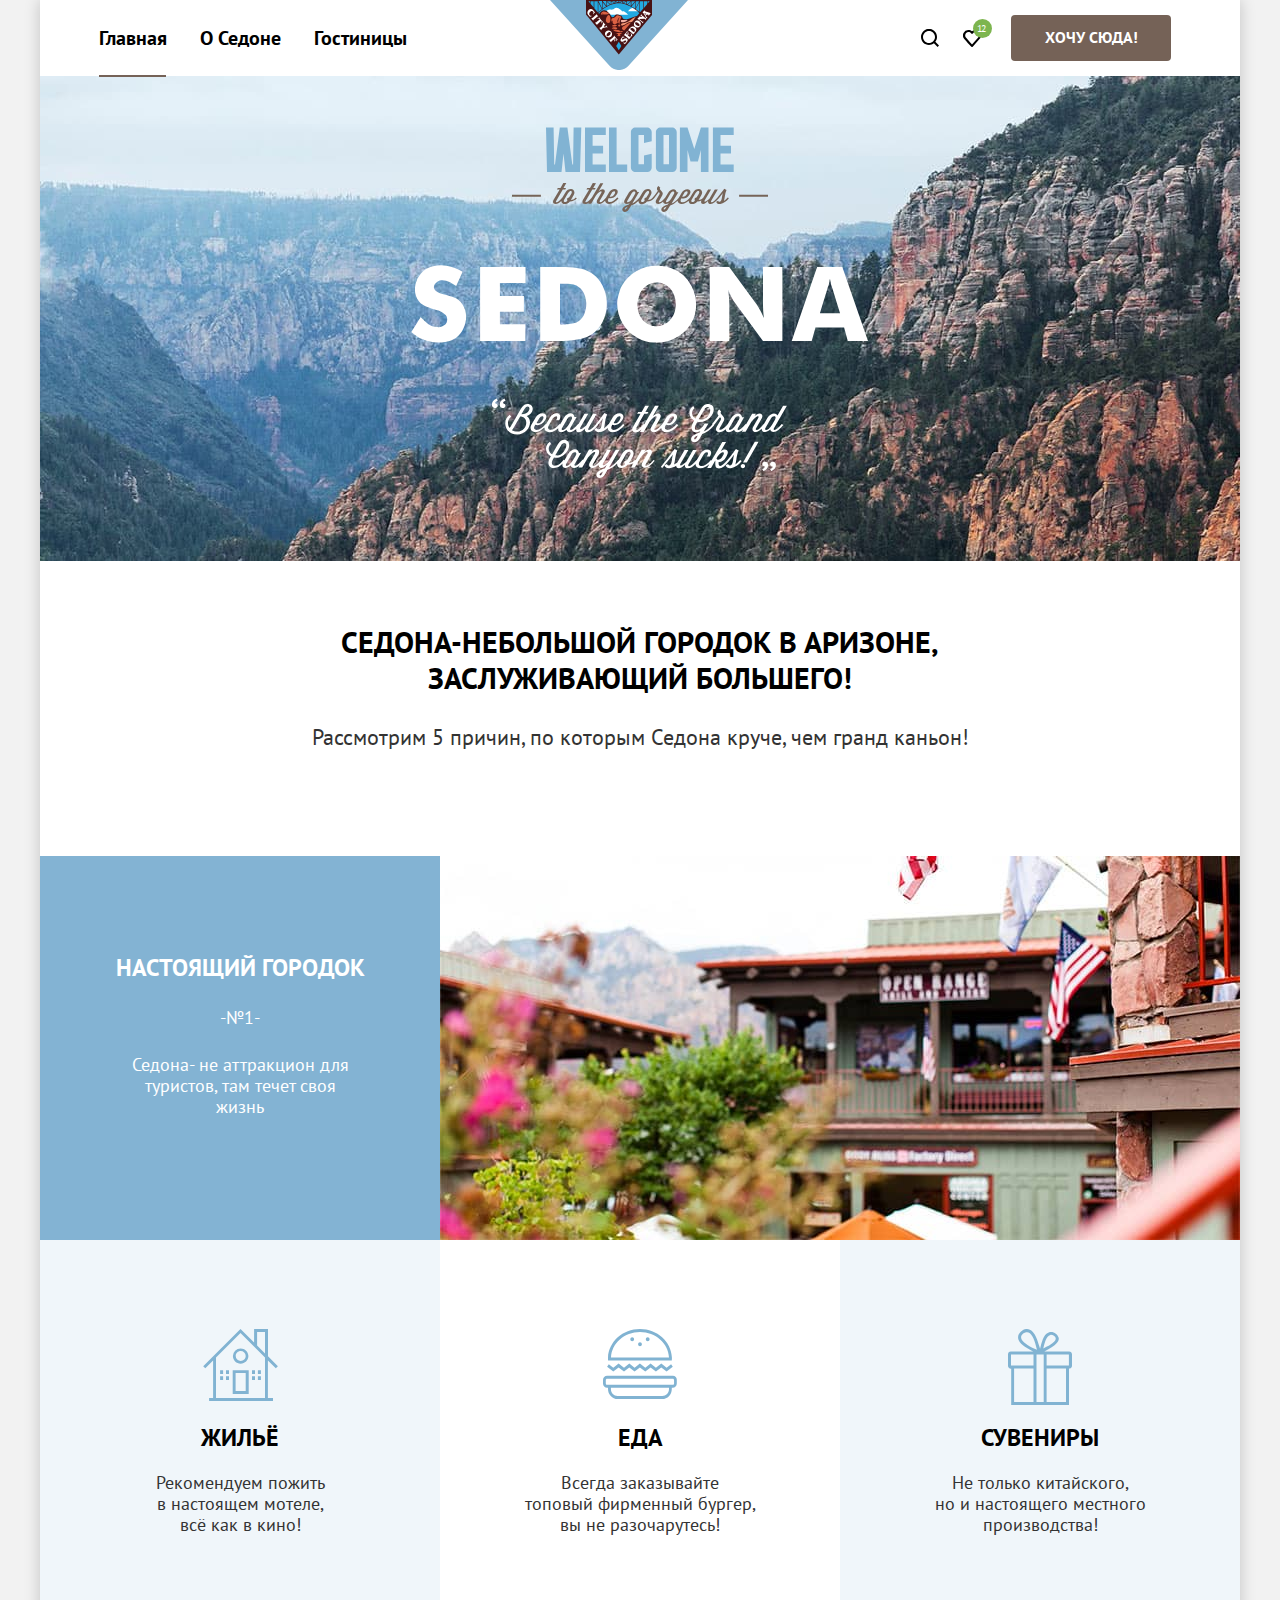
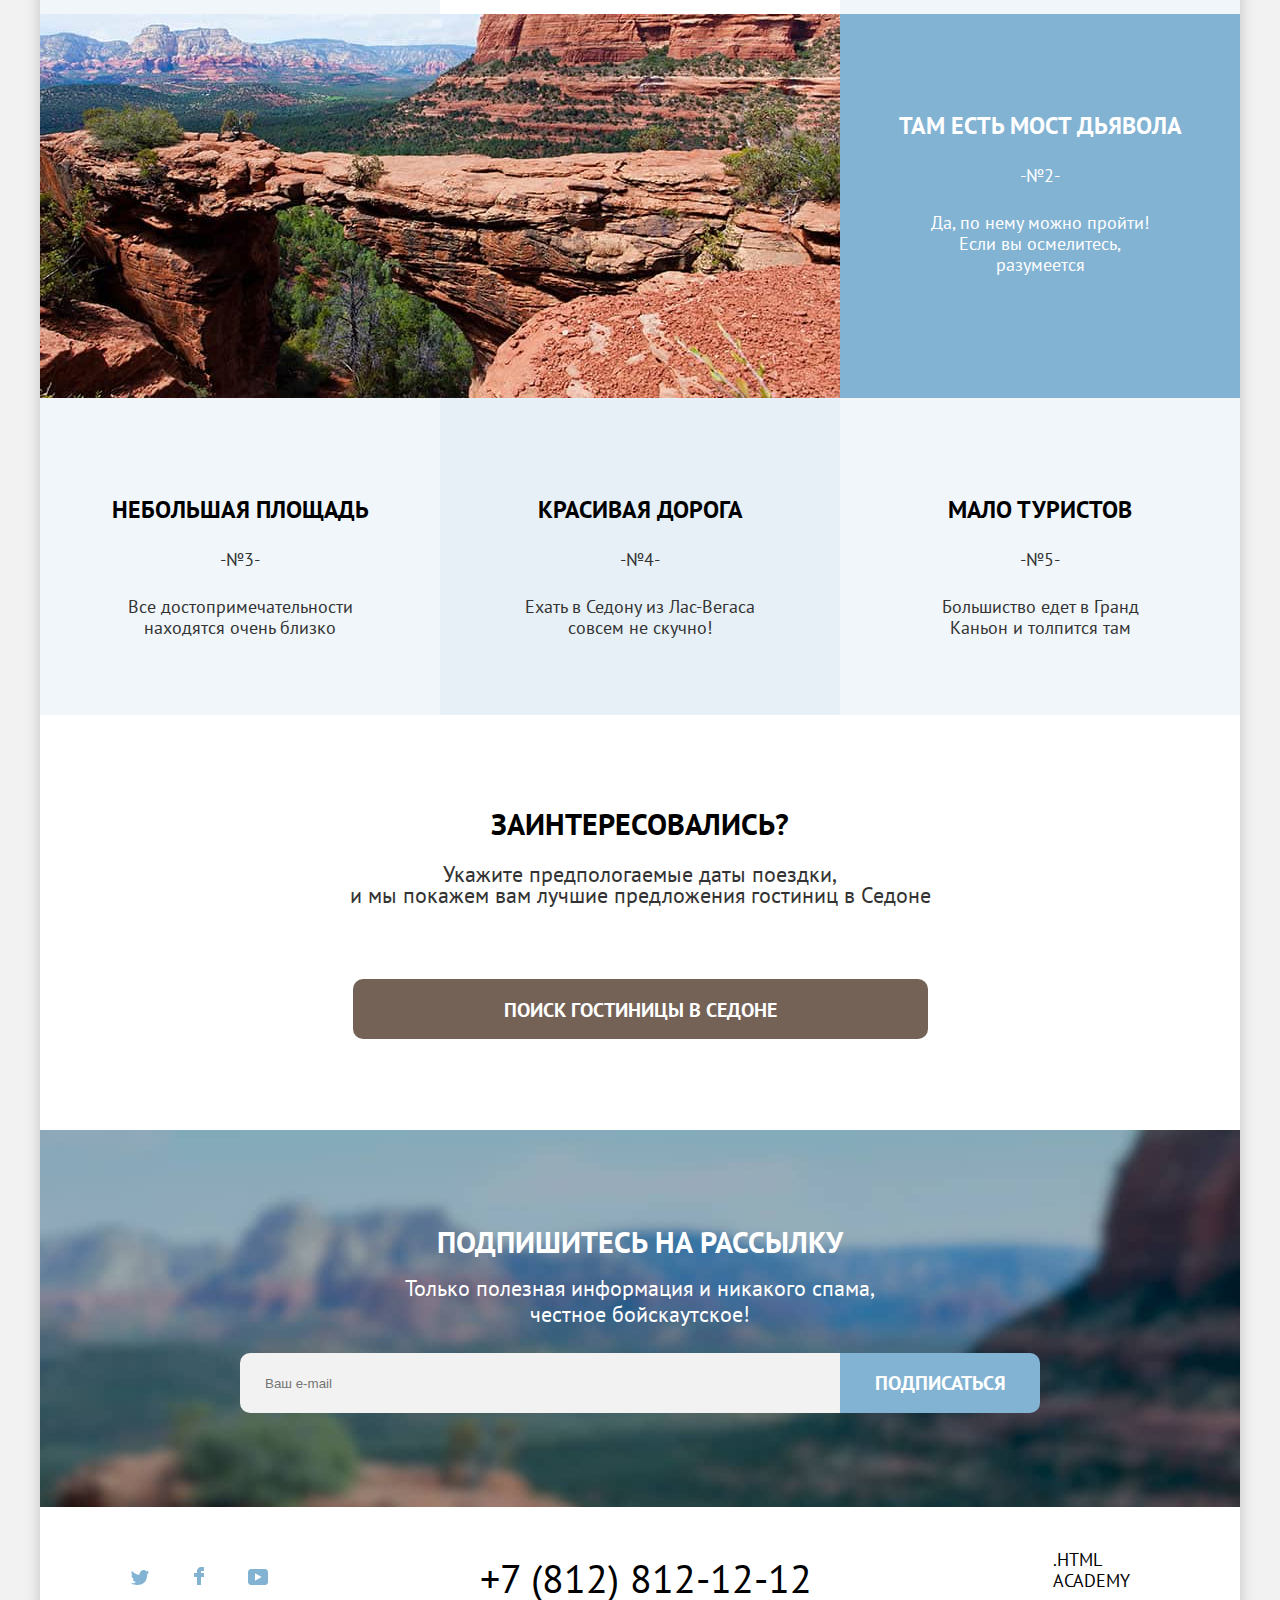
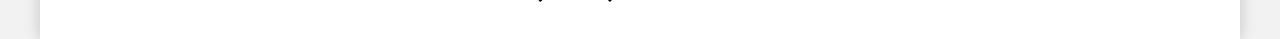
==== index.html @ b4c4b1fd "правки декоративных элементов главной страницы" ====
<!DOCTYPE html>
<html lang="ru">
  <head>
    <meta charset="utf-8">
    <title>HTML Academy: Седона</title>
    <link rel="stylesheet" href="styles/styles.css">
  </head>
  <body>
    <div class="conteiner">
      <header class="page-header">
        <nav class="navigation">
          <ul class="navigation-list">
            <li class="navigation-item">
              <a class="navigation-link navigation-active" href="#">Главная</a>
            </li>
            <li class="navigation-item">
              <a class="navigation-link" href="#">О Седоне</a>
            </li>
            <li class="navigation-item">
              <a class="navigation-link" href="#">Гостиницы</a>
            </li>
          </ul>
          <div class="navigation-logo">
            <a class="logo" href="#">
              <img class="logo" src="images/logo.svg" width="138" height="70" alt="Логотип Седона"></a>
          </div>
          <ul class="navigation-user">
            <li class="navigation-button-icon">
              <a class="navigation-link-scan" href="#">
              <svg class="navigation-icon-scan" aria-hidden="true" focusable="false" width="18" height="18" fill="#000" xmlns="http://www.w3.org/2000/svg"><path d="m18 16.5-3.7-3.7c1-1.3 1.7-3 1.7-4.9 0-4.4-3.6-8-8-8S0 3.6 0 8c0 4.4 3.6 8 8 8 1.8 0 3.5-.6 4.9-1.7l3.7 3.7 1.4-1.5ZM8 14c-3.3 0-6-2.7-6-6s2.7-6 6-6 6 2.7 6 6-2.7 6-6 6Z" /></svg>
                <span class="visually-hidden">Поиск</span></a>
            </li>
            <li class="navigation-button-like">
              <button class="button-item-like" type="button">
                <svg class="navigation-icon" aria-hidden="true" focusable="false" width="18" height="17" fill="#000" xmlns="http://www.w3.org/2000/svg">
                  <path d="M8.9 17a.9.9 0 0 1-.8-.4c-5.4-6.1-6.7-7.5-7-7.9A5.4 5.4 0 0 1 5.5 0C6.8 0 8 .5 9 1.3a5.46 5.46 0 0 1 9 4.1c0 1.3-.5 2.5-1.3 3.4l-7 7.9c-.2.2-.4.3-.8.3Zm-6-9.5c.3.4 3.5 4 6.1 6.9l6.2-7c.5-.5.7-1.2.7-2 0-1.8-1.5-3.3-3.3-3.3-1 0-2 .5-2.7 1.3-.3.3-.6.4-.9.4-.3 0-.6-.2-.8-.4-.7-.8-1.7-1.3-2.7-1.3-1.8 0-3.3 1.5-3.3 3.3-.1.9.3 1.6.7 2.1-.1 0-.1 0 0 0Z"  />
                </svg>
                <span class="visually-hidden">Нравится</span>
                <span class="icon-like">12</span>
              </button>
            </li>
            <li class="navigation-button">
              <button class="navigation-button-nice" type="button">Хочу сюда!</button>
            </li>
          </ul>
        </nav>
      </header>
      <main class="main-container main-index">
        <div class="gor">
          <h1 class="visually-hidden">Приветствие на сайте</h1>
         <img class="hello" src="images/welcome.svg" width="458" height="352" alt="Приветствие на сайте">
        </div>
        <section class="preface">
          <strong class="preface-position">Седона-небольшой городок в Аризоне, заслуживающий большего!</strong>
          <p class="preface-item">Рассмотрим 5 причин, по которым Седона круче, чем гранд каньон!</p>
        </section>
        <section class="advantages">
          <h2 class="visually-hidden">Преимущества</h2>
          <ol class="advantages-list">
            <li class="advantages-item">
              <div class="advantage  blue">
                <h3 class="title-white">Настоящий городок</h3>
                <p class="advantages-one">-№1-</p>
                <p class="advantages-description">Седона- не аттракцион для туристов, там течет своя жизнь</p>
              </div>
              <img class="advatages-foto" src="images/city.jpg" width="800" height="384" alt="Город">
              <ul class="sublist">
                <li class="sublist-item area">
                  <h3 class="advantages-title">Жильё</h3>
                  <svg class="sublist-icon" aria-hidden="true" focusable="false" width="75" height="72" fill="none" xmlns="http://www.w3.org/2000/svg"><path d="M29.7 65h16V41.2h-16V65Zm2.9-20.9h10.1v18H32.6v-18Z" fill="#81B3D2"/><path d="m72.8 39.3 2.1-2.1-9.9-9.9V0H51.1v13.6L37.5 0 .2 37.2l2.1 2.1 7.8-7.8v37.6h-4V72H70v-2.9h-5.1V31.5l7.9 7.8ZM62 69.1H13V28.5L37.5 4.1 62 28.5v40.6Zm0-44.7-7.9-7.9V2.9H62v21.5Z" fill="#81B3D2"/><path d="M29.9 27.1c0 4.3 3.5 7.7 7.7 7.7 4.3 0 7.8-3.5 7.8-7.7 0-4.3-3.5-7.7-7.8-7.7a7.7 7.7 0 0 0-7.7 7.7Zm7.8-5a5 5 0 0 1 5 4.9c0 2.7-2.2 4.9-5 4.9a5 5 0 0 1-5-4.9c0-2.7 2.2-4.9 5-4.9ZM20.1 41.2h-3v3.9h3v-3.9ZM26 41.2h-3v3.9h3v-3.9ZM20.1 47.2h-3v3.9h3v-3.9ZM26 47.2h-3v3.9h3v-3.9ZM52 41.2h-3v3.9h3v-3.9ZM57.9 41.2h-3v3.9h3v-3.9ZM52 47.2h-3v3.9h3v-3.9ZM57.9 47.2h-3v3.9h3v-3.9Z" fill="#81B3D2"/>
                  </svg>
                  <p class="advantages-text">Рекомендуем пожить<br> в настоящем мотеле,<br> всё как в кино!</p>
                </li>
                <li class="sublist-item food">
                  <h3 class="advantages-title">Еда</h3>
                  <svg class="sublist-icon" aria-hidden="true" focusable="false" width="74" height="70" fill="none" xmlns="http://www.w3.org/2000/svg"><path d="M69.9 46.7H4.1C1.8 46.7 0 48.6 0 51v3.5c0 2.4 1.9 4.3 4.1 4.3H5v1.1C5 65.4 9.3 70 14.6 70h44.6c5.3 0 9.6-4.5 9.6-10.1v-1.1h.9c2.3 0 4.1-1.9 4.1-4.3V51a4 4 0 0 0-3.9-4.3ZM66 59.9c0 3.9-3 7-6.7 7H14.6c-3.7 0-6.7-3.2-6.7-7v-1.1H66v1.1Zm5.1-5.4c0 .7-.6 1.3-1.2 1.3H4c-.7 0-1.2-.6-1.2-1.3V51c0-.7.6-1.3 1.2-1.3h65.8c.7 0 1.2.6 1.2 1.3.1 0 .1 3.5.1 3.5ZM15.6 38.4l5.4 4.1 5.3-4.1 5.3 4.1 5.3-4.1 5.4 4.1 5.3-4.1 5.3 4.1 5.4-4.1 5.3 4.1 6.2-4.7-1.7-2.5-4.5 3.4-5.3-4.1-5.4 4.1-5.3-4.1-5.3 4.1-5.4-4.1-5.3 4.1-5.3-4.1-5.3 4.1-5.4-4.1-5.3 4.1-4.5-3.4-1.7 2.5 6.2 4.7 5.3-4.1ZM8 31.5h60.8c0-.6.1-1.2.1-1.9v-1.2C68.2 12.7 54.2 0 37 0 19.7 0 5.7 12.7 5 28.5v1.2c0 .6 0 1.3.1 1.9H8v-.1ZM37 3c15.6 0 28.4 11.3 29 25.5H8C8.6 14.4 21.4 3 37 3Z" fill="#81B3D2"/><path d="M37 17.3c1.05 0 1.9-.9 1.9-2s-.85-2-1.9-2c-1.05 0-1.9.9-1.9 2s.85 2 1.9 2ZM29.2 12.2c1.05 0 1.9-.9 1.9-2s-.85-2-1.9-2c-1.05 0-1.9.9-1.9 2s.85 2 1.9 2ZM44.7 12.2c1.05 0 1.9-.9 1.9-2s-.85-2-1.9-2c-1.05 0-1.9.9-1.9 2s.85 2 1.9 2Z" fill="#81B3D2"/>
                  </svg>
                  <p class="advantages-text">Всегда заказывайте<br> топовый фирменный бургер,<br> вы не разочарутесь!</p>
                </li>
                <li class="sublist-item present">
                  <h3 class="advantages-title">Сувениры</h3>
                  <svg class="sublist-icon" aria-hidden="true" focusable="false" width="64" height="76" xmlns="http://www.w3.org/2000/svg">
                    <path fill-rule="evenodd" clip-rule="evenodd" d="M61.1 22.5H36.3c13.8-6.9 14.9-11.3 14.4-13.7-1.2-4-5.7-7-10-5.4-5.6 2.1-7.1 10.4-8.6 16.4-2-6.1-3.8-13.8-8.2-17.7-1.3-1.1-3.1-2.3-5.8-2-4 .4-9.8 5.4-7.5 11 2.3 5.4 9.7 8.8 14.6 11.5H2.9A2.9 2.9 0 0 0 0 25.5v11.3c0 1.6 1.3 2.9 2.9 2.9h.3V76H61V39.6h.1c1.6 0 2.9-1.3 2.9-2.9V25.4c0-1.6-1.3-2.9-2.9-2.9ZM42.4 5.9c2.1-.3 5 1.3 5.3 3.2.4 2.8-3.4 5.3-5.1 6.4-2.5 1.7-4.9 2.6-7.3 4.1.9-3.7 2.5-13 7.1-13.7Zm-22.9 10c-2.2-1.5-6.5-4.4-6.4-7.8.1-3.6 5.7-6.6 8.8-3.9 3.9 3.4 5.7 11.1 7.1 16.6-3.2-1.5-6.3-2.8-9.5-4.9Zm6 57.1H6.1V39.6h19.4V73Zm0-36.5H3v-11h22.5v11Zm10.2 0V73h-7.2V25.6h7.2v10.9ZM58 73H38.6V39.6H58V73Zm2.9-36.5H38.6v-11h22.3v11Z" fill="#81B3D2"/><defs><path fill="#fff" d="M0 0h64v76H0z"/></defs>
                  </svg>
                  <p class="advantages-text">Не только китайского,<br> но и настоящего местного<br> производства!</p>
                </li>
              </ul>
            </li>
            <li class="advantages-item">
              <img class="advatages-foto" src="images/bridge.jpg" width="800" height="384" alt="Мост">
              <div class="advantage  blue">
                <h3 class="title-white">Там есть мост дьявола</h3>
                <p class="advantages-one">-№2-</p>
                <p class="advantages-description">Да, по нему можно пройти! Если вы осмелитесь, разумеется</p>
              </div>
            </li>
            <li class="advantages-item-mini area">
              <h3 class="advantages-title-mini">Небольшая площадь</h3>
              <p class="advantages-number">-№3-</p>
              <p class="advantages-text-mini">Все достопримечательности находятся очень близко</p>
            </li>
            <li class="advantages-item-mini road">
              <h3 class="advantages-title-mini">Красивая дорога</h3>
              <p class="advantages-number">-№4-</p>
              <p class="advantages-text-mini">Ехать в Седону из Лас-Вегаса совсем не скучно!</p>
            </li>
            <li class="advantages-item-mini tourist">
              <h3 class="advantages-title-mini">Мало туристов</h3>
              <p class="advantages-number">-№5-</p>
              <p class="advantages-text-mini">Большиство едет в Гранд Каньон и толпится там</p>
            </li>
          </ol>
        </section>
        <section class="registration">
          <h2 class="visually-hidden">Поиск гостиницы</h2>
          <strong class="registration-list">Заинтересовались?</strong>
          <p class="registration-item">Укажите предпологаемые даты поездки,<br> и мы покажем вам лучшие предложения гостиниц в Седоне</p>
          <button class="button-hotel" type="button">Поиск гостиницы в Седоне</button>
        </section>
        <section class="mailing">
          <h2 class="mailing-title">Подпишитесь на рассылку</h2>
          <p class="mailing-text">Только полезная информация и никакого спама,<br> честное бойскаутское!</p>
          <form class="mailing-form" action="https://echo.htmlacademy.ru/" method="post">
            <input class="mail-form" type="email" id="mailing" name="Ваш e-mail" placeholder="Ваш e-mail">
            <button class="button-mail" type="submit">Подписаться</button>
          </form>
        </section>
      </main>
      <footer class="page-footer">
        <div class="page-footer-container">
          <section class="footer-social">
            <h2 class="visually-hidden">Социальные сети</h2>
            <ul class="footer-social-list">
              <li class="footer-social-item">
                <a class="button-twit" href="https://twitter.com/htmlacademy_ru">
                  <svg class="footer-icon"  fill-rule="evenodd" clip-rule="evenodd" width="18" fill="#83B3D3" height="15" xmlns="http://www.w3.org/2000/svg">
                    <path d="M11.6.2c1.8-.5 3.2.3 3.8 1.2.7-.2 1.4-.5 2.1-.7 0 .9-.6 1.5-.9 1.8.7.1 1.4-.6 1.4-.6-.2 1-1.1 1.8-1.7 2C16.1 10.7 13 15.1 5.7 15h-.5c-.4 0-4.4-.5-5.2-1.9 2.4.2 4.1-.4 5-1.2-1-.3-2.9-.4-3.2-2.9.4.1.6.2 1.3.1C1.8 8.3.4 7.5.5 5.3c.3.3 1.1.5 1.4.5C1.1 5.6-.2 2.5.9.9c1.9 1.9 4 3.6 7.6 3.8C8.7 2.3 9.7.8 11.6.2Z" />
                  </svg>
                  <span class="visually-hidden">Твиттер</span>
                </a>
              </li>
              <li class="footer-social-item">
                <a class="button-face" href="https://www.facebook.com/htmlacademy">
                  <svg class="footer-icon" fill-rule="evenodd" clip-rule="evenodd" width="10" height="18" fill="#83B3D3" xmlns="http://www.w3.org/2000/svg">
                    <path d="M7 0C4.8 0 3 1.8 3 4v2H0v4h3v8h4v-8h3V6H7V4h3V0H7Z" />
                  </svg>
                  <span class="visually-hidden">Фейсбук</span>
                </a>
              </li>
              <li class="footer-social-item">
                <a class="button-youtube" href="https://www.youtube.com/c/HTMLAcademyRUS">
                  <svg class="footer-icon"  fill-rule="evenodd" clip-rule="evenodd" width="20" height="16" fill="#83B3D3" xmlns="http://www.w3.org/2000/svg">
                    <path d="M17 0H2.9C1.2 0 0 1.5 0 3.2v9.5C0 14.5 1.2 16 2.9 16h14.3c1.5 0 2.9-1.5 2.9-3.2V3.2C19.9 1.5 18.7 0 17 0ZM7 11.8V4.2L13.7 8 7 11.8Z" /><defs><path  d="M0 0h20v16H0z"/></defs>
                  </svg>
                  <span class="visually-hidden">Ютуб</span>
                </a>
              </li>
            </ul>
          </section>
          <section class="footer-contacts">
            <h2 class="visually-hidden">Контакты</h2>
            <a class="footer-contacts-address-phone" href="tel:+78128121212">+7 (812) 812-12-12</a>
          </section>
          <p class="about-text"> <a class="htmlacademy-link" href="https://htmlacademy.ru/">.html academy</a></p>
        </div>
      </footer>
    </div>
  </body>
</html>
---- styles/styles.css ----
@font-face {
  font-family: "PT Sans";
  font-style: normal;
  font-weight: 400;
  src: url("../fonts/ptsans-400.woff2") format("woff2");
  font-display: swap;
}
@font-face {
  font-family: "PT Sans";
  font-style: normal;
  font-weight: 700;
  src: url("../fonts/ptsans-700.woff2") format("woff2");
  font-display: swap;
}
html {
  height: 100%;
}
body {
  margin: 0;
  min-height: 100%;
  font-family: "PT Sans", sans-serif;
  font-size: 18px;
  line-height: 21px;
  color: #333333;
  background-color: #F2F2F2;
}
.conteiner {
  background-color: #FFFFFF;
  box-shadow: 0px 0px 15px rgba(0, 0, 0, 0.2);
  width: 1200px;
  margin-left: auto;
  margin-right: auto;
}
.button {
  font-family: "PT Sans", sans-serif;
  font-style: normal;
  font-weight: bold;
  font-size: 16px;
  line-height: 16px;
  color: #FFFFFF;
  background-color: #756257;
  text-decoration: none;
  text-transform: uppercase;
}
.button-hotel {
  font-family: "PT Sans", sans-serif;
  font-style: normal;
  font-weight: bold;
  width: 575px;
  height: 60px;
  padding: 0;
  padding-top: 10px;
  padding-bottom: 14px;
  border-radius: 10px;
  border: 3px solid transparent;
  background-color: #756257;
  font-size: 20px;
  line-height: 36px;
  text-align: center;
  text-transform: uppercase;
  color: #FFFFFF;
}
.button-hotel:hover {
  background: #615048;
}
.button-hotel:active {
  background: #615048;
  color: rgba(255, 255, 255, 0.3);
}
.button-hotel:focus {
  background: #615048;
  border-color: #83B3D3;
  box-sizing: border-box;
  outline: none;
}
.button-mail{
  font-family: "PT Sans", sans-serif;
  font-style: normal;
  font-weight: bold;
  width: 200px;
  height: 60px;
  box-sizing: border-box;
  padding: 12px 0;
  background: #83B3D3;
  border: 3px solid transparent;
  border-radius: 0px 10px 10px 0px;
  font-size: 20px;
  line-height: 26px;
  align-items: center;
  text-align: center;
  text-transform: uppercase;
  color: #FFFFFF;
}
.button-mail:hover {
  background: #68A2CA;
}

.button-mail:focus {
  background: #68A2CA;
  border-color: #756257;
  outline: none;
}
.button-mail:active {
  color: rgba(255, 255, 255, 0.3);
  background: #68A2CA;
  border: none;
}
.navigation-button-nice {
  font-family: "PT Sans", sans-serif;
  font-weight: bold;
  font-size: 16px;
  line-height: 21px;
  text-align: center;
  width: 160px;
  padding-top: 9px;
  padding-bottom: 10px;
  color: #FFFFFF;
  background-color: #756257;
  text-decoration: none;
  text-transform: uppercase;
  border-radius: 4px;
  border: 3px solid transparent;
}

.navigation-button-nice:hover {
  background: #615048;
}
.navigation-button-nice:active {
  background: #615048;
  color: rgba(255, 255, 255, 0.3);
}
.navigation-button-nice:focus {
  background: #615048;
  border-color: #83B3D3;
  border-radius: 4px;
  box-sizing: border-box;
  outline: none;
}
.mailing-form {
  display: grid;
  grid-template-columns: 600px 200px;
  grid-row: 5/6;
  width: 800px;
  margin: 0 auto;
}
.mailing-form-catalog {
  display: grid;
  grid-template-columns: 600px 200px;
  width: 800px;
  margin: 0 auto;
}
.visually-hidden {
  position: absolute;
  width: 1px;
  height: 1px;
  margin: -1px;
  padding: 0;
  border: 0;
  clip: rect(0 0 0 0);
  overflow: hidden;
}
.mail-form {
  padding: 0;
  padding-left: 22px;
  padding-right: 19px;
  background: #F2F2F2;
  border: 3px solid transparent;
  width: 600px;
  border-radius: 10px 0px 0px 10px;
  box-sizing: border-box;
}
.mail-form:hover {
  background: #E6E6E6;
}

.mail-form:focus {
  border-color: #83B3D3;
  background: #E6E6E6;
  outline: none;
}
.mail-form:active {
  background: #FFFFFF;
  border: 2px solid #000000;

}
.navigation {
  display: flex;
}
.navigation-list {
  display: flex;
  align-items: center;
  width: 460px;
  margin: 0;
  padding: 0;
  list-style-type: none;
  padding-left: 44px;
  padding-top: 16px;
  padding-bottom: 17px;
}
.navigation-user {
  display: flex;
  max-width: 460px;
  margin-left: auto;
  padding: 0;
  margin-top: 0;
  margin-bottom: 0;
  padding-right: 69px;
  padding-top: 11px;
  padding-bottom: 11px;
  list-style-type: none;
  align-items: center;
}
.navigation-button-icon {
  position: relative;
  margin-right: 1px;
}
.navigation-link-scan:hover .navigation-icon-scan {
  fill: #756257;
}

.navigation-link-scan:focus .navigation-icon-scan {
  fill: #756257;
}
.navigation-link-scan:focus {
  border-color: #83B3D3;
  border-radius: 10px;
  outline: none;
}
.navigation-link-scan:active .navigation-icon-scan {
  fill: rgba(117, 98, 87, 0.3);
  border: none;
}
.navigation-button-like {
  margin-right: 20px;
  line-height: 0;
  background-color: none;
}
.navigation-item {
  margin-right: 3px;
  position: relative;
  display: block;
}
.navigation-item:last-child {
  margin-right: 0;
}
.logo {
  display: block;
  margin: 0 auto;
  margin: 0;
  border: 3px solid transparent;
  border-top: 0;
}
.logo:hover {
  opacity: 0.6;
}
.logo:active {
  opacity: 0.3;
}
.logo:focus {
  border-color: #83B3D3;
  box-sizing: border-box;
  border-radius: 10px;
  outline: none ;
}
.navigation-icon-scan {
  position: absolute;
  top: 0px;
  bottom: 0;
  left: 0;
  right: 0px;
  margin: auto;
  fill: #000000;
}
.navigation-icon {
  position: absolute;
  top: 0;
  right: 0px;
  bottom: 0;
  left: 0px;
  margin: auto;
  fill: #000000;
}
.icon-like {
  position: absolute;
  font-family: "PT Sans", sans-serif;
  font-style: normal;
  font-weight: normal;
  font-size: 10px;
  line-height: 13px;
  text-align: center;
  letter-spacing: -0.1em;
  color: #FFFFFF;
  background-color: #7DB54F;
  border-radius: 50%;
  width: 19px;
  height: 19px;
  top: -4px;
  right: -4px;
  box-sizing: border-box;
  padding-right: 3px;
  padding-top: 3px;
}
.button-item-like:active .icon-like {
  color: rgba(255, 255, 255, 0.3);
}
.navigation-link-scan {
  position: relative;
  top: 0;
  right: 0;
  left: 0;
  bottom: 0;
  margin: auto;
  display: block;
  width: 38px;
  height: 37px;
  border: 3px solid transparent;
}
.button-item-like {
  background-color: transparent;
  border: 3px solid transparent;
  padding: 0;
  position: relative;
  width: 38px;
  height: 37px;
}
.button-item-like:hover .navigation-icon {
  fill: #756257;
}
.button-item-like:active .navigation-icon {
  fill: rgba(117, 98, 87, 0.3)
}
.button-item-like:focus .navigation-icon {
  fill: #756257;
}
.button-item-like:focus {
  border-color: #83B3D3;
  border-radius: 10px;
  outline: none;
}
.navigation-link {
  border: 3px solid transparent;
  font-size: 20px;
  line-height: 26px;
  font-weight: 700;
  color: #000000;
  text-decoration: none;
  padding: 0 12px;
}
.navigation-link:hover {
  color: #756257;
}
.navigation-link:active {
  color: #756257;
  opacity: 0.3;
}
.navigation-link:focus {
  border-color: #83B3D3;
  box-sizing: border-box;
  border-radius: 10px;
  color: #756257;
  outline: none;
}
.navigation-active::before {
  position: absolute;
  right: 16px;
  bottom: -26px;
  left: 15px;
  height: 2px;
  background-color: rgba(117, 98, 87, 1);
  content: "";
}
.hello {
  display: block;
  margin: 0 auto;
}
.gor {
  padding-top: 51px;
  padding-bottom: 82px;
  background-image: url("../images/index-bg.jpg");
  background-size: 100% auto;
  background-repeat: no-repeat;
  flex-grow: 1;
  background-color: darkcyan;
}
.advantages-list{
  display: flex;
  flex-wrap: wrap;
  margin: 0;
  padding: 0;
  text-align: center;
  list-style: none;
  list-style-type: none;
}
.try {
  margin: 0;
  padding: 0;
  display: flex;
}
.advantages-title {
  margin: 0;
  padding: 0;
}
.advantages-description {
  margin: 0;
  margin-left: 90px;
  margin-right: 90px;
}
.advantages-one{
  margin-top: 25px;
  margin-bottom: 26px;
  margin-left: 75px;
  margin-right: 75px;
}
.blue {
  text-align: center;
  width: 400px;
  padding-top: 98px;
  padding-bottom: 77px;
}
.advantages-item {
  display: flex;
  width: 1200px;
  text-align: center;
  flex-wrap: wrap;
}
.sublist-item {
  position: relative;
  list-style: none;
  width: 400px;
  padding-top: 184px;
  padding-bottom: 79px;
  padding-left: 75px;
  padding-right: 75px;
  box-sizing: border-box;
}
.sublist-item .sublist-icon{
  bottom: auto;
  top: 89px;

}
.sublist-icon {
  position: absolute;
  top: 0;
  right: 0;
  bottom: 0;
  left: 0;
  margin: auto;
}
.advantages-item-mini {
  width: 400px;
  padding-top: 98px;
  padding-bottom: 77px;
}
.advantages-title-mini {
  margin: 0;
  font-weight: bold;
  font-size: 24px;
  line-height: 28px;
  text-align: center;
  text-transform: uppercase;
  color: #000000;
  margin-bottom: 25px;
}
.advantages-number {
  margin: 0;
  margin-bottom: 26px;
}
.advantages-text-mini {
  margin: 0;
  margin-left: 75px;
  margin-right: 75px;
}
.advatages-foto {
  width: 800px;
}
.present {
  flex-direction: column;
  width: 400px;
}
.sublist{
  width: 1200px;
  display: flex;
  margin: 0;
  padding: 0;
  text-align: center;
}
.registration {
  text-align: center;
  padding: 91px 240px;
}
.preface {
  text-align: center;
}
.mailing-catalog {

  text-align: center;
  padding: 94px 200px;
}
.footer-contacts-address-phone {
  font-style: normal;
  font-weight: normal;
  font-size: 40px;
  line-height: 40px;
  border: 3px solid transparent;
  text-decoration: none;
  text-transform: uppercase;
  color: #000000;
}
.footer-contacts-address-phone:hover {
  color: #756257;
}
.footer-contacts-address-phone:active {
  color: #756257;
  opacity: 0.3;
}
.footer-contacts-address-phone:focus {
  color: #756257;
  border-color: #83B3D3;
  border-radius: 10px;
  box-sizing: border-box;
  outline: none;
}

.footer-contacts {
  width: 720px;
  text-align: center;
}

.page-footer {
  width: 1200px;
}
.page-footer-container {
  margin: 0;
  display: flex;
  margin: 0 auto;
  padding-top: 40px;
  padding-bottom: 30px;
  padding-right: 72px;
  padding-left: 72px;
  box-sizing: border-box;
  align-items: center;
}
.footer-social-list {
  display: grid;
  grid-template-columns: repeat(3, 1fr);
  text-align: center;
  column-gap: 3px;
  list-style-type: none;
  margin: 0;
  padding: 0;
  align-items: center;
}
.footer-social-item {
  border: 3px solid transparent;
  align-items: center;
}
.button-twit {
  display: block;
  text-decoration: none;
  padding: 12px;
  border: 3px solid transparent;
}
.button-twit:hover .footer-icon {
  fill: #68A2CA;
}
.button-twit:active .footer-icon {
  fill: rgba(104, 162, 202, 0.3)
}
.button-twit:focus {
  fill: #68A2CA;
  border-color: #83B3D3;
  border-radius: 10px;
  box-sizing: border-box;
  outline: none;
}
.button-face {
  display: block;
  border: 3px solid transparent;
  padding: 12px;
  text-decoration: none;
}
.button-face:hover .footer-icon {
  fill: #68A2CA;
}
.button-face:active .footer-icon {
  fill: rgba(104, 162, 202, 0.3)
}
.button-face:focus {
  fill: #68A2CA;
  border-color: #83B3D3;
  border-radius: 10px;
  box-sizing: border-box;
  outline: none;
}
.button-youtube {
  display: block;
  border: 3px solid transparent;
  text-decoration: none;
  padding: 12px;
}
.button-youtube:hover .footer-icon {
  fill: #68A2CA;
}
.button-youtube:active .footer-icon {
  fill: rgba(104, 162, 202, 0.3)
}
.button-youtube:focus {
  fill: #68A2CA;
  border-color: #83B3D3;
  border-radius: 10px;
  box-sizing: border-box;
  outline: none;
}
.preface {
  background: white;
  padding-top: 63px;
  padding-left: 240px;
  padding-right: 240px;
  padding-bottom: 79px;
}
.preface-position {
  width: 720px;
  font-weight: 700;
  font-size: 30px;
  line-height: 36px;
  text-align: center;
  text-transform: uppercase;
  color: #000000;
}
.preface-item {
  width: 720px;
  font-size: 22px;
  line-height: 36px;
  margin-top: 23px;
}
.advantages-title {
  font-size: 24px;
  line-height: 28px;
  text-transform: uppercase;
  color: #000000;
}
.title-white {
  color: #FFFFFF;
  font-size: 24px;
  line-height: 28px;
  text-transform: uppercase;
  margin: 0;
}
.blue{
  background: #83b3d3;
  color: #ffffff;
}
.advantages-text {
  color: #333333;
  margin: 0;
  margin-top: 20px;
}
.area {
  background: rgba(131, 179, 211, 0.12);
}
.present {
  background: rgba(121, 121, 121, 0.12);
}
.road {
  background: rgba(131, 179, 211, 0.2);
}
.food {
  background: #FFFFFF;
}
.tourist {
  background: rgba(131, 179, 211, 0.12);
}
.present {
  background: rgba(131, 179, 211, 0.12);
}
.registration-list {
  margin-top: 91px;
  margin-bottom: 15px;
  font-weight: bold;
  font-size: 30px;
  line-height: 36px;
  text-align: center;
  text-transform: uppercase;
  color: #000000;
  margin-bottom: 15px;
}
.registration-item {
  font-size: 22px;
  margin-bottom: 73px;
}
.mailing {
  background-image: url("../images/background-mailing.jpg");
  text-align: center;
  padding: 94px 200px;
}
.mailing-title {
  margin: 0;
  font-weight: bold;
  font-size: 30px;
  line-height: 36px;
  text-transform: uppercase;
  color: #ffffff;
  margin-bottom: 15px;
}
.mailing-text {

  margin: 0;
  font-size: 22px;
  line-height: 26px;
  color: #FFFFFF;
  margin-bottom: 26px;
}
.htmlacademy-link {
  font-style: normal;
  text-decoration: none;
  text-transform: uppercase;
  color: #000000;
}
.about-text {
  width: 115px;
  margin-top: 2px;
  margin-left: 53px;
  margin-left: auto;
}
/* каталог */
.catalog-bg {
  background-image: url("../images/catalog/catalog-bg.jpg");
  background-size: cover;
  background-repeat: no-repeat;
  color: #FFFFFF;
}
.breadcrumbs {
  display: flex;
  list-style-type: none;
}
.breadcrumbs-link {
  margin-left: 26px;
}
.catalog-filter-list {
  list-style-type: none;
}
.catalog-filter {
  display: flex;
  margin: 0;
  margin-top: 71px;
}
.catalog {
  margin: 0;
  padding-left: 71px;
  padding-right: 72px;
}
.seach-mini {
  display: flex;
  padding-top: 44px;
  padding-bottom: 42px;
  padding-left: 71px;
  padding-right: 72px;
}
.hotel-list {
  margin: 0;
  list-style-type: none;
  padding-top: 31px;
  padding-left: 72px;
  padding-right: 72px;
}
.hotel-card-button {
  display: block;
  line-height: 21px;
  width: 151px;
  height: 37px;
  text-align: center;
  text-transform: uppercase;
  box-sizing: border-box;
  border: 3px solid transparent;
  border-radius: 4px;
  margin-right: 8px;
  padding-top: 6px;
  padding-bottom: 7px;
}
.hotel-card-button:hover {
  background: #615048;
}
.hotel-card-button:active {
  background: #615048;
  color: rgba(255, 255, 255, 0.3);
}
.hotel-card-button:focus {
  background: #615048;
  border-color: #83B3D3;
  border-radius: 4px;
  box-sizing: border-box;
  outline: none;

}
.show {
  padding-left: 288px;
  padding-top: 31px;
  padding-bottom: 30px;
}
.mailing-title-catalog {
  font-weight: bold;
  font-size: 30px;
  line-height: 36px;
  text-transform: uppercase;
  color: #000000;
  margin: 0;
  margin-bottom: 15px;
}
.mailing-text-catalog {
  font-size: 22px;
  line-height: 26px;
  text-align: center;
  color: #333333;
  margin: 0;
  margin-bottom: 26px;
}
.breadcrumbs-home {
  background-image: url(../images/icons/home-mini.svg);
  width: 12px;
  height: 12px;
}
.breadcrumbs-link {

  font-size: 16px;
  line-height: 21px;
  color: #FFFFFF;
  text-decoration: none;
}
.button-catalog {
  font-family: "PT Sans", sans-serif;
  font-style: normal;
  font-weight: bold;
  width: 160px;
  height: 48px;
  padding: 12px 0;
  background: #83B3D3;
  border-radius: 4px;
  font-size: 16px;
  line-height: 21px;
  align-items: center;
  text-align: center;
  text-transform: uppercase;
  border: 3px solid transparent;
  color: #FFFFFF;
  margin-bottom: 20px;
}
.button-catalog:hover {
  background: #68A2CA;
}
.button-catalog:active {
  background: #68A2CA;
  color: rgba(255, 255, 255, 0.3);
}
.button-catalog:focus {
  background: #68A2CA;
  border-color: #FFFFFF;
  border-radius: 4px;
  box-sizing: border-box;
  outline: none;
}
.button-point {
  font-family: "PT Sans", sans-serif;
  font-style: normal;
  font-weight: normal;
  font-size: 18px;
  line-height: 23px;
  text-align: center;
  padding: 0;
  color: #FFFFFF;
  border: 3px solid transparent;
  background-color: transparent;
  width: 160px;
  height: 23px;
}
.button-point:hover {
  color: rgba(255, 255, 255, 0.6);
}
.button-point:active {
  color: rgba(255, 255, 255, 0.3);
}
.button-point:focus {
  width: 100px;
  margin: 0 30px;
  text-align: center;
  border-color: #83B3D3;
  box-sizing: border-box;
  border-radius: 4px;
  outline: none;
}
.inner-header-title {
  font-weight: bold;
  font-size: 60px;
  line-height: 78px;
  margin: 0;
}
.inner-header {
  margin: 0;
  padding-top: 35px;
  padding-left: 71px;
}
.catalog-filter-title {
  margin: 0;
  padding: 0;
  width: 150px;
  font-weight: bold;
  font-size: 20px;
  line-height: 26px;
  margin-right: 67px;
}
.control-label {
  line-height: 23px;
}
.seach-hotel {
  margin: 0;
  font-weight: bold;
  font-size: 30px;
  line-height: 39px;
  text-transform: uppercase;
  color: #000000;
}
.sorting-type {
  font-size: 18px;
  line-height: 23px;
  color: #333333;
}
.sorting-card {
  display: grid;
  grid-template-columns: 287px 81px 48px 8px 48px 8px 48px;
  margin-left: auto;
}
.button-light-one {
  width: 48px;
  height: 48px;
  grid-column: 3/4;
}
.button-light-two {
  width: 48px;
  height: 48px;
  grid-column: 5/6;
}
.button-light-three {
  width: 48px;
  height: 48px;
  grid-column: 7/8;
}
.card-grid {
  display: flex;
  align-items: center;
  justify-content: center;
  width: 48px;
  height: 48px;
  border: 2px solid #E6E6E6;
  box-sizing: border-box;
  border-radius: 4px;
}
.card-grid-current{
  border: 2px solid #000000;
}
.hotel-card-title {
  margin: 0;
  font-weight: bold;
  font-size: 24px;
  line-height: 31px;
  color: #000000;
  margin-bottom: 1px;
}
.hotel-card-image {
  margin-right: 37px;
}
.hotel-mini {
  text-decoration: none;
  display: flex;
}
.rating {
  background: #F2F2F2;
  border-radius: 4px;
  margin-left: auto;
  align-self: flex-end;
}
.conteiner-rating {
  display: flex;
  flex-direction: column;
  justify-content: space-between;
  margin-left: auto;
}

.rating-icon {
  width: 91px;
  height: 17px;
  background-image: url(../images/icons/star.svg);
  background-repeat: space;
  background-size: 18px 17px;
  background-position: center;
  margin-left: auto;
  align-self: flex-start;
}
.rating-icon-three {
  width: 68px;
  height: 17px;
  background-image: url(../images/icons/star.svg);
  background-repeat: space;
  background-size: 18px 17px;
  background-position: center;
  margin-left: auto;
  align-self: flex-start;
}
.rating-icon-two {
  width: 43px;
  height: 17px;
  background-image: url(../images/icons/star.svg);
  background-repeat: space;
  background-size: 18px 17px;
  background-position: center;
  margin-left: auto;
  align-self: flex-start;
}
.hotel-conteiner {
  display: flex;
  flex-direction: column;
}
.conteiner-mini {
  display: flex;
}
.hotel-card {
  display: flex;
  padding-top: 31px;
  padding-bottom: 30px;
}
.favorites {
  font-family: "PT Sans", sans-serif;
  font-style: normal;
  font-weight: bold;
  width: 160px;
  height: 37px;
  padding: 0;
  padding-top: 6px;
  padding-bottom: 7px;
  border: 3px solid transparent;
  background: #83B3D3;
  border-radius: 4px;
  font-size: 16px;
  line-height: 21px;
  text-align: center;
  text-transform: uppercase;
  color: #FFFFFF;
}
.favorites:hover {
  background: #68A2CA;
  border: 1px solid #756257;
  border-radius: 4px;
  padding-top: 8px;
  padding-bottom: 9px;
}
.favorites:active {
  background: #68A2CA;
  border: 1px solid #756257;
  box-sizing: border-box;
  border-radius: 4px;
  padding-top: 8px;
  padding-bottom: 9px;
  color: rgba(255, 255, 255, 0.3);
}
.favorites:focus {
  background: #68A2CA;
  border: 3px solid #756257;
  border-radius: 4px;
  box-sizing: border-box;
  outline: none;
}

.hotel-card-price {
  line-height: 23px;
  color: #333333;
  margin-right: 10px;
  margin-bottom: 31px;
  width: 150px;
}
.hotel-money {
  display: flex;
}
.favorites-other {
  font-family: "PT Sans", sans-serif;
  font-style: normal;
  font-weight: bold;
  width: 160px;
  height: 37px;
  background: #7DB54F;
  border: 3px solid transparent;
  padding: 0;
  padding-top: 6px;
  padding-bottom: 7px;
  border-radius: 4px;
  font-size: 16px;
  line-height: 21px;
  text-align: center;
  text-transform: uppercase;
  color: #FFFFFF;
}
.favorites-other:hover {
  background: #6C9E42;
}
.favorites-other:active {
  background: #6C9E42;
  color: rgba(255, 255, 255, 0.3);
}
.favorites-other:focus {
  background: #6C9E42;
  border-color: #756257;
  border-radius: 4px;
  box-sizing: border-box;
  outline: none;
}
.catalog-show-more {
  margin: 0;
  padding: 0;
  width: 625px;
  height: 55px;
  background: #83B3D3;
  border-radius: 4px;
  font-weight: bold;
  font-size: 20px;
  line-height: 26px;
  border: 3px solid transparent;
  align-items: center;
  text-align: center;
  text-transform: uppercase;
  color: #FFFFFF;
}
.catalog-show-more:hover {
  background: #68A2CA;
}
.catalog-show-more:active {
  background: #68A2CA;
  color: rgba(255, 255, 255, 0.3);
}
.catalog-show-more:focus {
  background: #68A2CA;
  border-color: #756257;
  border-radius: 4px;
  box-sizing: border-box;
  outline: none;
}
.pagination-start {
  display: flex;
  padding-left: 72px;
  padding-right: 72px;
  padding-top: 31px;
}
.pagination {
  display: flex;
  margin: 0;
  padding: 0;
  list-style-type: none;
}
.pagination-link {
  font-family: "PT Sans", sans-serif;
  font-style: normal;
  font-weight: bold;
  display: block;
  box-sizing: border-box;
  width: 55px;
  height: 55px;
  background: #83B3D3;
  border-radius: 4px;
  font-size: 20px;
  line-height: 26px;
  padding-top: 13px;
  text-align: center;
  text-transform: uppercase;
  text-decoration: none;
  color: #FFFFFF;
}
.hotel-form {
  display: flex;
  margin-left: auto;
}
.pagination-item:not(:last-child) {
  margin-right: 8px;
}
.hotel-number {
  width: 160px;
  height: 48px;
  border: 2px solid #E6E6E6;
  box-sizing: border-box;
  border-radius: 4px;
  font-size: 18px;
  line-height: 23px;
  color: #333333;
}
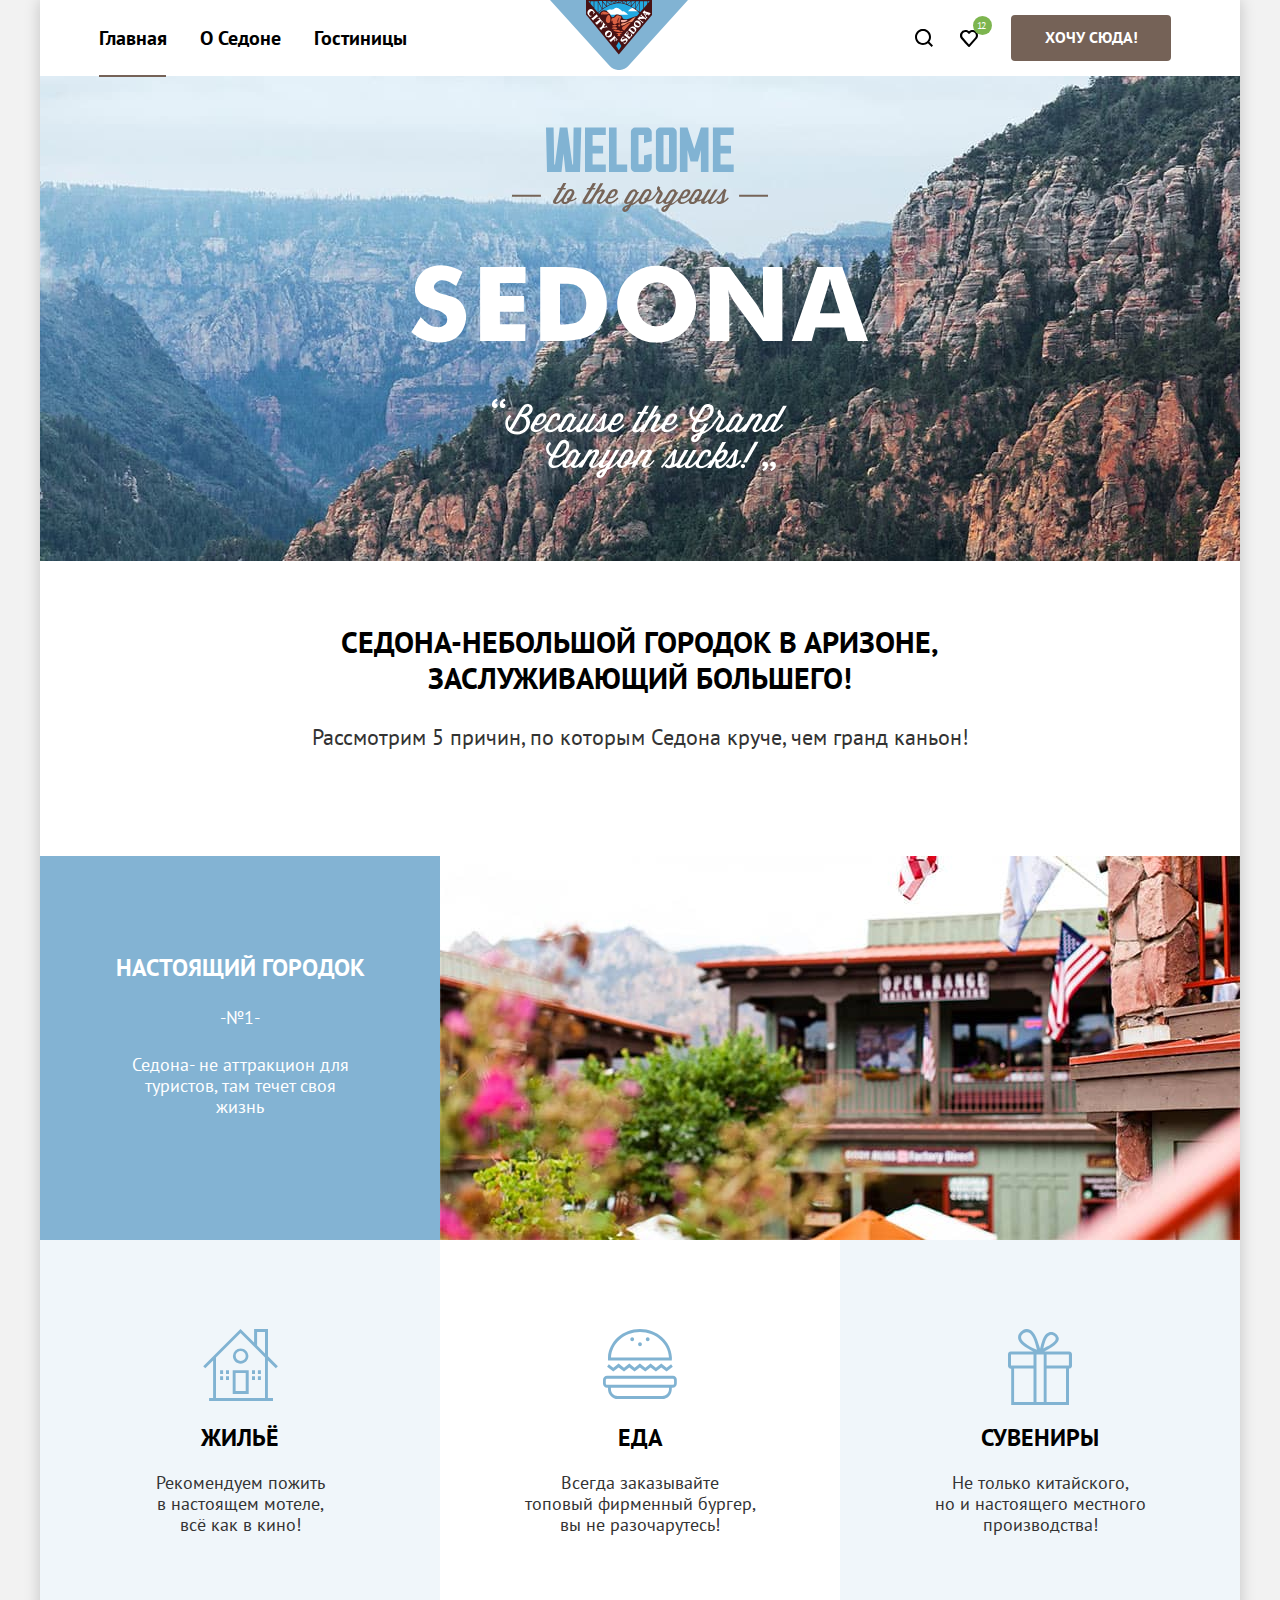
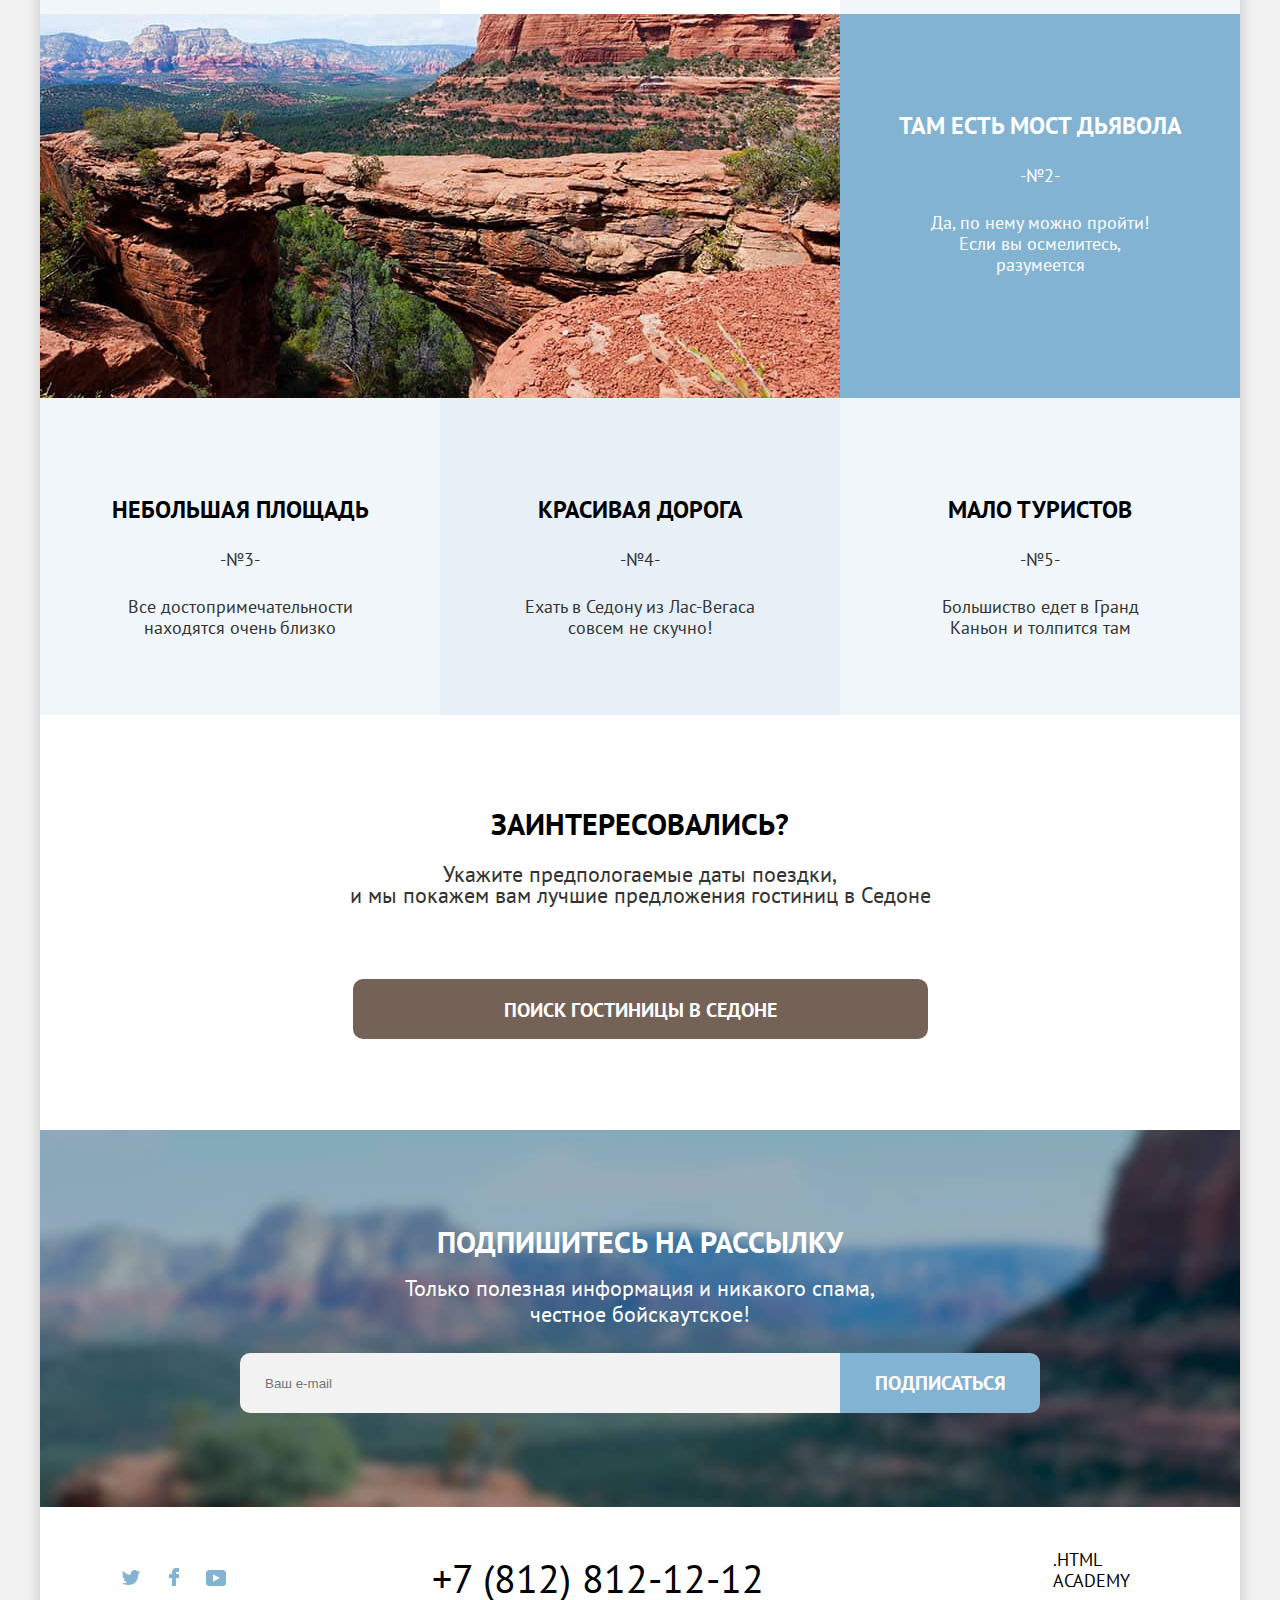
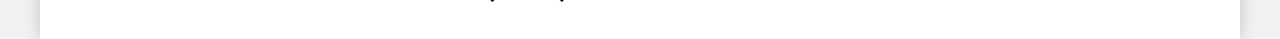
==== commit d9672887: "декоративные элементы на внутренней странице" ====
--- a/index.html
+++ b/index.html
@@ -141,7 +141,7 @@
               </li>
               <li class="footer-social-item">
                 <a class="button-face" href="https://www.facebook.com/htmlacademy">
-                  <svg class="footer-icon" fill-rule="evenodd" clip-rule="evenodd" width="10" height="18" fill="#83B3D3" xmlns="http://www.w3.org/2000/svg">
+                  <svg class="footer-icon-face" fill-rule="evenodd" clip-rule="evenodd" width="10" height="18" fill="#83B3D3" xmlns="http://www.w3.org/2000/svg">
                     <path d="M7 0C4.8 0 3 1.8 3 4v2H0v4h3v8h4v-8h3V6H7V4h3V0H7Z" />
                   </svg>
                   <span class="visually-hidden">Фейсбук</span>
--- a/styles/styles.css
+++ b/styles/styles.css
@@ -67,6 +67,8 @@
 .button-hotel:active {
   background: #615048;
   color: rgba(255, 255, 255, 0.3);
+  border: none;
+  padding-top: 13px;
 }
 .button-hotel:focus {
   background: #615048;
@@ -127,6 +129,9 @@
   background: #615048;
 }
 .navigation-button-nice:active {
+  border: none;
+  padding-top: 12px;
+  padding-bottom: 13px;
   background: #615048;
   color: rgba(255, 255, 255, 0.3);
 }
@@ -298,8 +303,10 @@
   top: -4px;
   right: -4px;
   box-sizing: border-box;
-  padding-right: 3px;
+  padding-right: 6px;
+  padding-left: 3px;
   padding-top: 3px;
+  padding-bottom: 3px;
 }
 .button-item-like:active .icon-like {
   color: rgba(255, 255, 255, 0.3);
@@ -317,6 +324,7 @@
   border: 3px solid transparent;
 }
 .button-item-like {
+  box-sizing: content-box;
   background-color: transparent;
   border: 3px solid transparent;
   padding: 0;
@@ -353,6 +361,8 @@
 .navigation-link:active {
   color: #756257;
   opacity: 0.3;
+  border: none;
+  padding: 15px;
 }
 .navigation-link:focus {
   border-color: #83B3D3;
@@ -510,18 +520,19 @@
 .footer-contacts-address-phone:hover {
   color: #756257;
 }
+
+.footer-contacts-address-phone:focus {
+  color: #756257;
+  border-color: #83B3D3;
+  border-radius: 10px;
+  box-sizing: border-box;
+  outline: none;
+}
 .footer-contacts-address-phone:active {
   color: #756257;
   opacity: 0.3;
-}
-.footer-contacts-address-phone:focus {
-  color: #756257;
-  border-color: #83B3D3;
-  border-radius: 10px;
-  box-sizing: border-box;
-  outline: none;
-}
-
+  border: none;
+}
 .footer-contacts {
   width: 720px;
   text-align: center;
@@ -552,13 +563,30 @@
   align-items: center;
 }
 .footer-social-item {
+  width: 40px;
+  height: 40px;
+  box-sizing: border-box;
   border: 3px solid transparent;
   align-items: center;
 }
+.footer-icon {
+  position: absolute;
+  top: 6px;
+  right: 6px;
+}
+.footer-icon-face {
+  position: absolute;
+  top: 4px;
+  right: 10px;
+}
 .button-twit {
+  position:relative;
+  width: 34px;
+  height: 34px;
+  box-sizing: border-box;
   display: block;
   text-decoration: none;
-  padding: 12px;
+  padding: 2px 1px;
   border: 3px solid transparent;
 }
 .button-twit:hover .footer-icon {
@@ -575,15 +603,19 @@
   outline: none;
 }
 .button-face {
+  position:relative;
+  width: 34px;
+  height: 34px;
+  box-sizing: border-box;
   display: block;
   border: 3px solid transparent;
-  padding: 12px;
+  padding: 2px 1px;
   text-decoration: none;
 }
-.button-face:hover .footer-icon {
+.button-face:hover .footer-icon-face {
   fill: #68A2CA;
 }
-.button-face:active .footer-icon {
+.button-face:active .footer-icon-face {
   fill: rgba(104, 162, 202, 0.3)
 }
 .button-face:focus {
@@ -594,10 +626,14 @@
   outline: none;
 }
 .button-youtube {
+  position:relative;
+  width: 34px;
+  height: 34px;
+  box-sizing: border-box;
   display: block;
   border: 3px solid transparent;
   text-decoration: none;
-  padding: 12px;
+  padding: 2px 1px;
 }
 .button-youtube:hover .footer-icon {
   fill: #68A2CA;
@@ -733,9 +769,54 @@
 .breadcrumbs {
   display: flex;
   list-style-type: none;
-}
-.breadcrumbs-link {
+  padding: 0;
+  margin: 0;
+}
+.breadcrumbs-item {
   margin-left: 26px;
+}
+.breadcrumbs-link:hover {
+  color: rgba(255, 255, 255, 0.6);
+}
+.breadcrumbs-link:hover .home-mini-icon {
+  fill: rgba(255, 255, 255, 0.6);
+}
+.breadcrumbs-link:focus {
+  border-color: #83B3D3;
+  box-sizing: border-box;
+  border-radius: 4px;
+}
+.breadcrumbs-link:focus .home-mini-icon {
+  border-color: #83B3D3;
+  box-sizing: border-box;
+  border-radius: 4px;
+}
+.breadcrumbs-link:active {
+  color: rgba(255, 255, 255, 0.3);
+  border-color: transparent;
+}
+.breadcrumbs-link:active .home-mini-icon{
+  color: rgba(255, 255, 255, 0.3);
+  border-color: transparent;
+}
+.breadcrumbs-item:first-child {
+  margin-left: 0;
+  position: relative;
+  list-style-type: none;
+}
+.breadcrumbs-item::after {
+  background-image: url(../images/icons/arrow-right.svg);
+  background-repeat: no-repeat;
+  position: absolute;
+  content: "";
+  display: block;
+  width: 5px;
+  height: 8px;
+  bottom: 6px;
+  left: 23px;
+}
+.breadcrumbs-item:last-child::after {
+  display: none;
 }
 .catalog-filter-list {
   list-style-type: none;
@@ -784,6 +865,9 @@
 .hotel-card-button:active {
   background: #615048;
   color: rgba(255, 255, 255, 0.3);
+  border: none;
+  padding-top: 9px;
+  padding-bottom: 10px;
 }
 .hotel-card-button:focus {
   background: #615048;
@@ -821,7 +905,8 @@
   height: 12px;
 }
 .breadcrumbs-link {
-
+  border: 3px solid transparent;
+  box-sizing: border-box;
   font-size: 16px;
   line-height: 21px;
   color: #FFFFFF;
@@ -851,6 +936,8 @@
 .button-catalog:active {
   background: #68A2CA;
   color: rgba(255, 255, 255, 0.3);
+  border: none;
+  padding: 15px;
 }
 .button-catalog:focus {
   background: #68A2CA;
@@ -878,6 +965,8 @@
 }
 .button-point:active {
   color: rgba(255, 255, 255, 0.3);
+  border: none;
+  padding: 3px;
 }
 .button-point:focus {
   width: 100px;
@@ -954,6 +1043,12 @@
   box-sizing: border-box;
   border-radius: 4px;
 }
+.card-grid:hover {
+  border-color: #83B3D3;
+}
+.card-grid:focus {
+  border-color: #83B3D3;
+}
 .card-grid-current{
   border: 2px solid #000000;
 }
@@ -964,9 +1059,37 @@
   line-height: 31px;
   color: #000000;
   margin-bottom: 1px;
+  border: 3px solid transparent;
+}
+.hotel-card-title:hover {
+  color: #756257;
+}
+.hotel-card-title:focus {
+  color: #756257;
+  border-color: #83B3D3;
+  box-sizing: border-box;
+  border-radius: 10px;
+}
+.hotel-card-title:active {
+  color: #756257;
+  opacity: 0.3;
+  border: none;
+  padding: 3px;
 }
 .hotel-card-image {
-  margin-right: 37px;
+  margin-right: 31px;
+  border: 3px solid transparent;
+}
+.hotel-card-image:hover {
+  opacity: 0.6;
+}
+.hotel-card-image:focus {
+  border-color: #83B3D3;
+}
+.hotel-card-image:active {
+  opacity: 0.3;
+  border: none;
+  padding: 3px;
 }
 .hotel-mini {
   text-decoration: none;
@@ -1067,6 +1190,8 @@
   border-radius: 4px;
   box-sizing: border-box;
   outline: none;
+  padding-top: 6px;
+  padding-bottom: 7px;
 }
 
 .hotel-card-price {
@@ -1103,6 +1228,9 @@
 .favorites-other:active {
   background: #6C9E42;
   color: rgba(255, 255, 255, 0.3);
+  border: none;
+  padding-top: 9px;
+  padding-bottom: 10px;
 }
 .favorites-other:focus {
   background: #6C9E42;
@@ -1133,6 +1261,8 @@
 .catalog-show-more:active {
   background: #68A2CA;
   color: rgba(255, 255, 255, 0.3);
+  border: none;
+  padding: 3px;
 }
 .catalog-show-more:focus {
   background: #68A2CA;
@@ -1161,6 +1291,7 @@
   box-sizing: border-box;
   width: 55px;
   height: 55px;
+  border: 3px solid transparent;
   background: #83B3D3;
   border-radius: 4px;
   font-size: 20px;
@@ -1170,6 +1301,27 @@
   text-transform: uppercase;
   text-decoration: none;
   color: #FFFFFF;
+  box-sizing: border-box;
+}
+.pagination-current {
+  background: #F2F2F2;
+  color: #000000;
+}
+
+.pagination-link:hover {
+  background: #68A2CA;
+  border-radius: 4px;
+}
+
+.pagination-link:focus {
+  border-color: #756257;
+  border-radius: 4px;
+  background: #68A2CA;
+}
+.pagination-link:active {
+  color: rgba(255, 255, 255, 0.3);
+  border: none;
+  padding: 16px;
 }
 .hotel-form {
   display: flex;
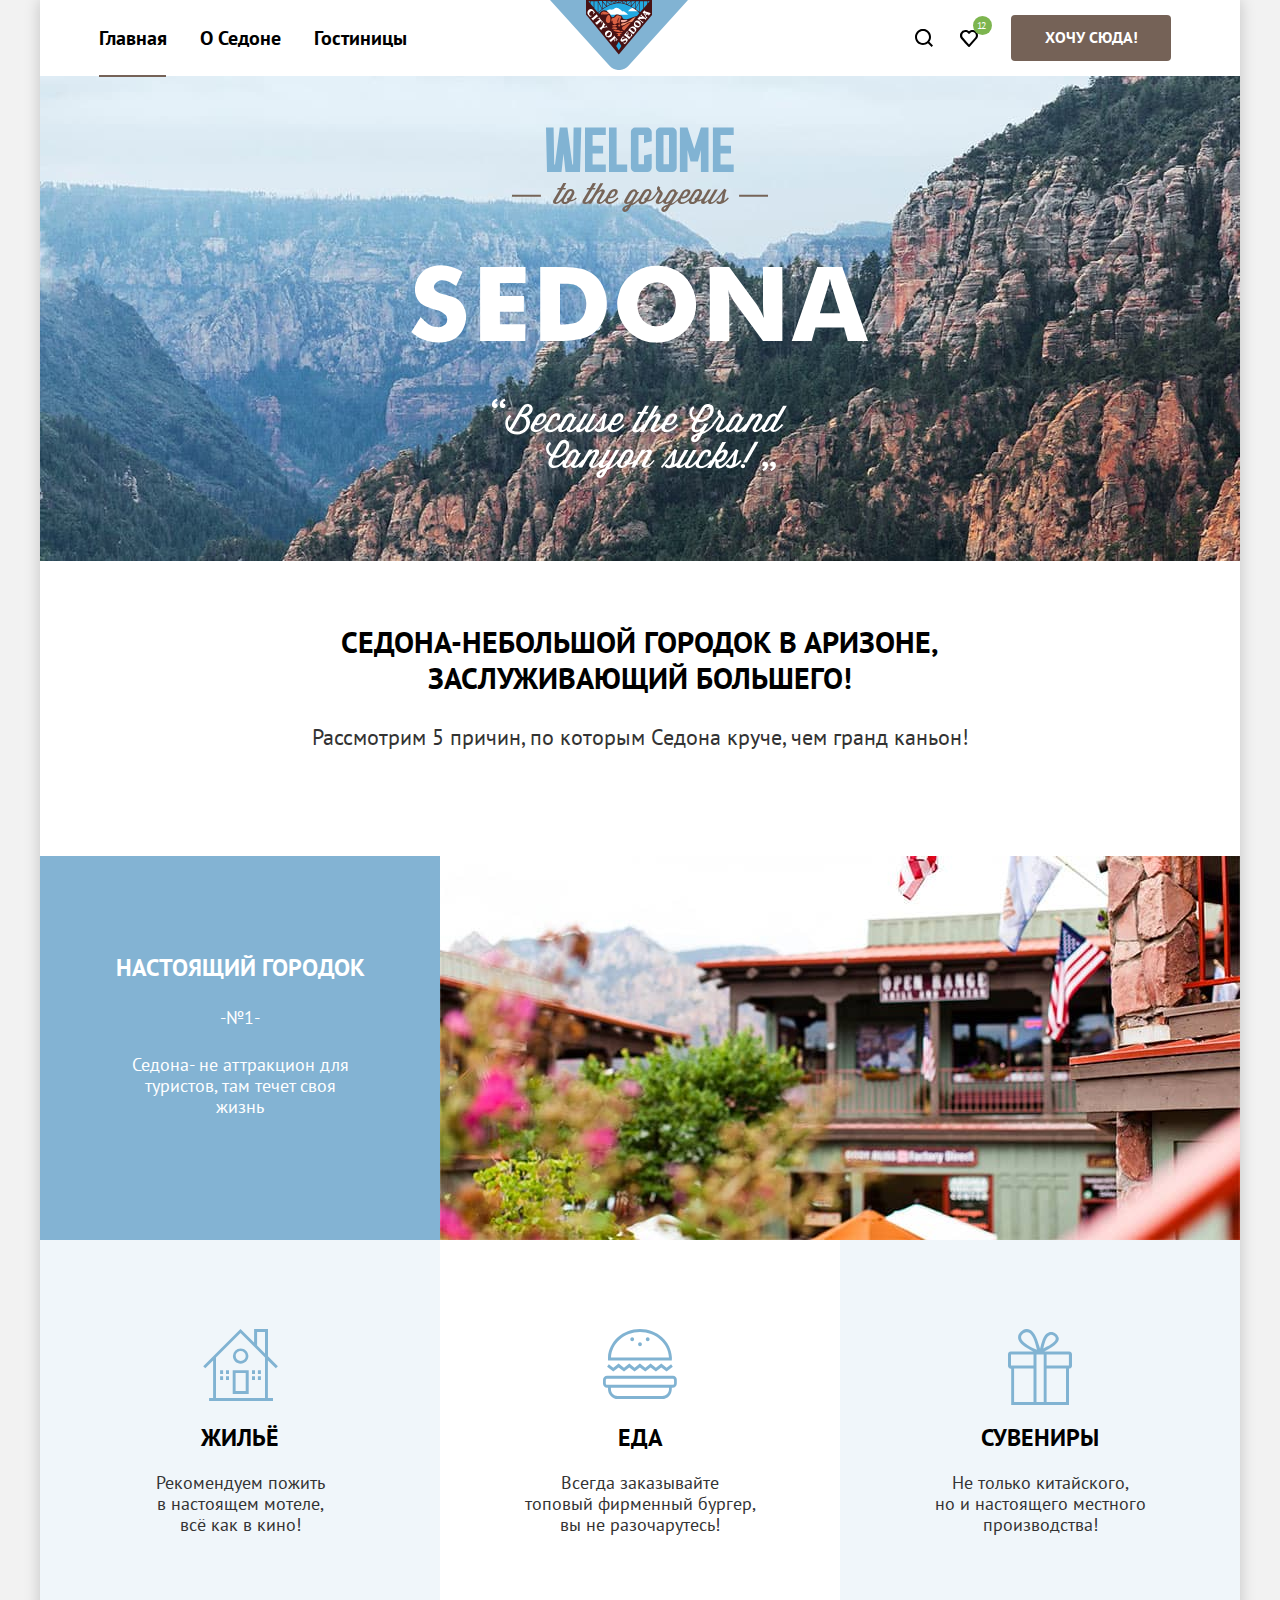
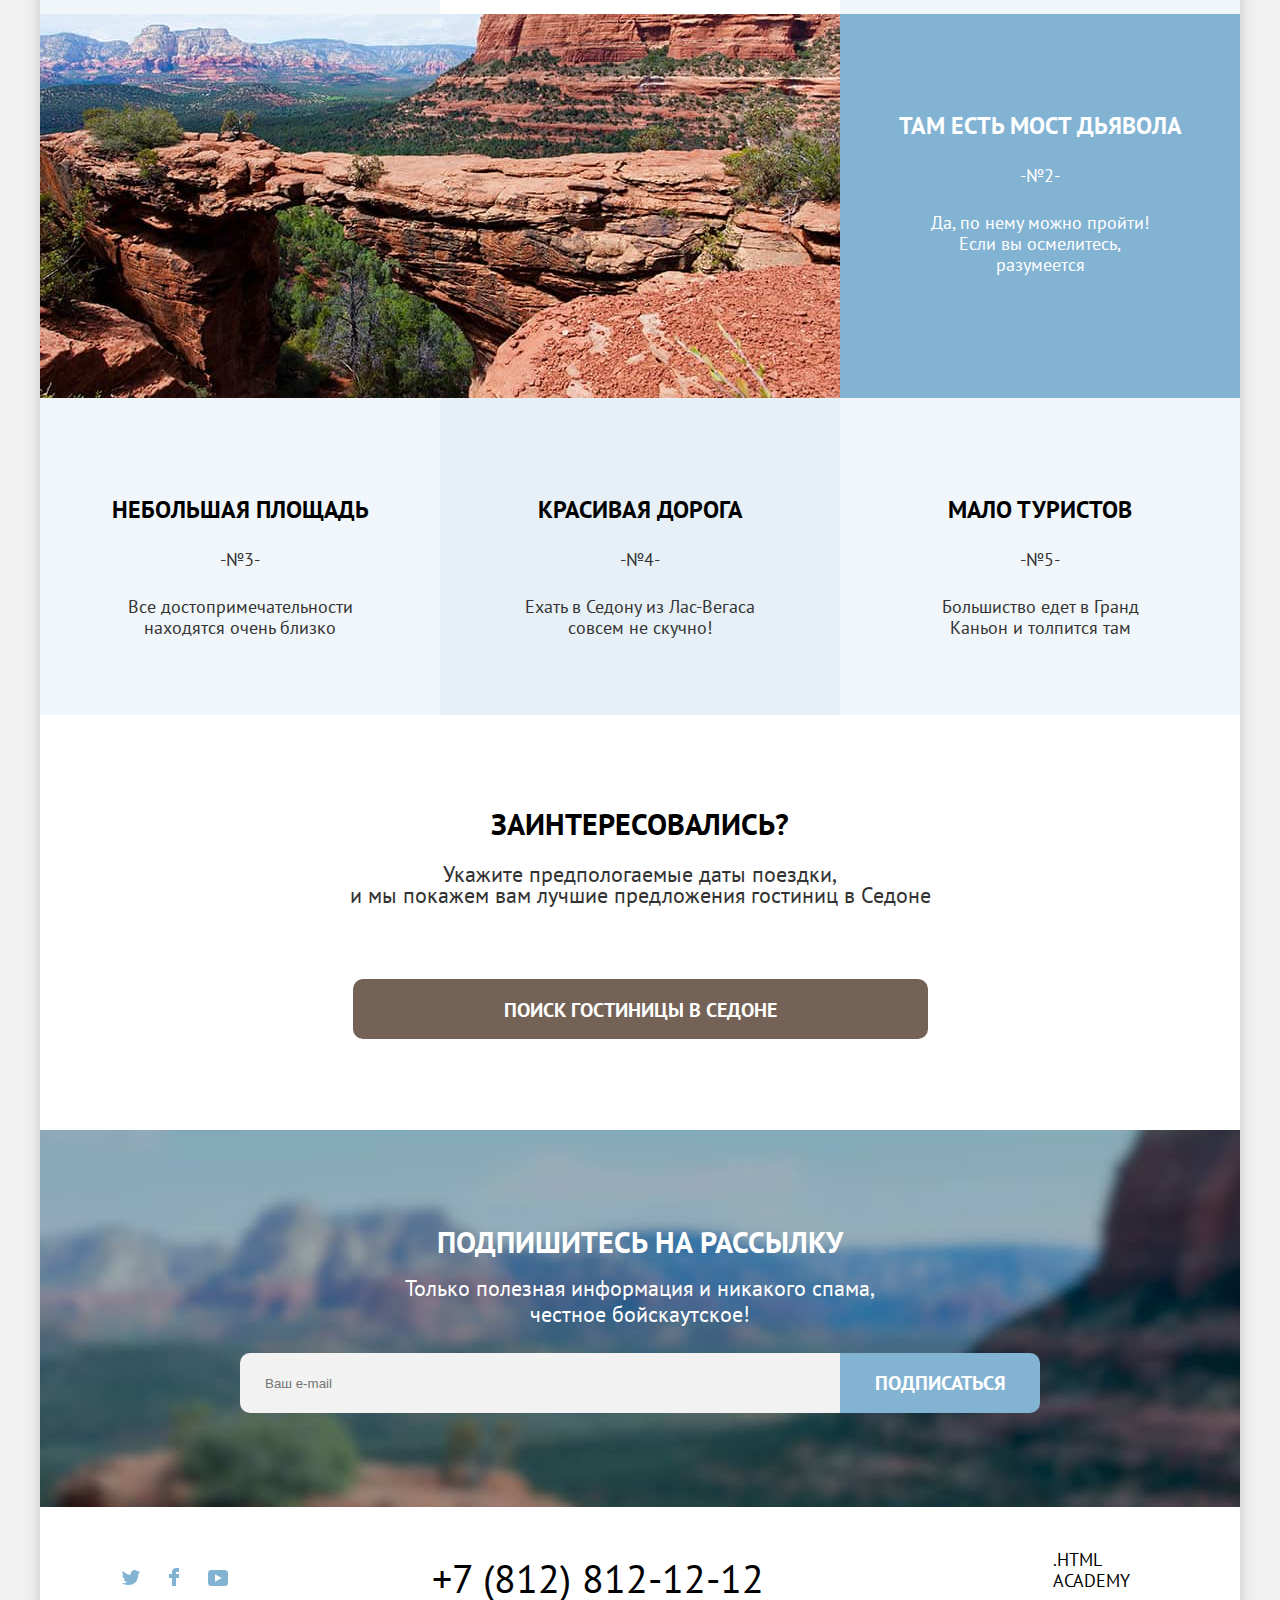
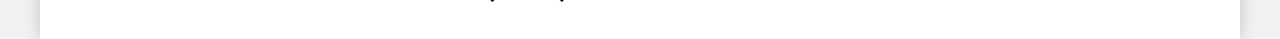
==== commit 6a1449e4: "правки декоративных элементов внутренней страницы" ====
--- a/index.html
+++ b/index.html
@@ -11,17 +11,17 @@
         <nav class="navigation">
           <ul class="navigation-list">
             <li class="navigation-item">
-              <a class="navigation-link navigation-active" href="#">Главная</a>
+              <a class="navigation-link navigation-active" href="../1892119-sedona-32/index.html">Главная</a>
             </li>
             <li class="navigation-item">
               <a class="navigation-link" href="#">О Седоне</a>
             </li>
             <li class="navigation-item">
-              <a class="navigation-link" href="#">Гостиницы</a>
+              <a class="navigation-link" href="../1892119-sedona-32/catalog.html">Гостиницы</a>
             </li>
           </ul>
           <div class="navigation-logo">
-            <a class="logo" href="#">
+            <a class="logo" href="../1892119-sedona-32/index.html">
               <img class="logo" src="images/logo.svg" width="138" height="70" alt="Логотип Седона"></a>
           </div>
           <ul class="navigation-user">
@@ -149,7 +149,7 @@
               </li>
               <li class="footer-social-item">
                 <a class="button-youtube" href="https://www.youtube.com/c/HTMLAcademyRUS">
-                  <svg class="footer-icon"  fill-rule="evenodd" clip-rule="evenodd" width="20" height="16" fill="#83B3D3" xmlns="http://www.w3.org/2000/svg">
+                  <svg class="footer-icon-youtube"  fill-rule="evenodd" clip-rule="evenodd" width="20" height="16" fill="#83B3D3" xmlns="http://www.w3.org/2000/svg">
                     <path d="M17 0H2.9C1.2 0 0 1.5 0 3.2v9.5C0 14.5 1.2 16 2.9 16h14.3c1.5 0 2.9-1.5 2.9-3.2V3.2C19.9 1.5 18.7 0 17 0ZM7 11.8V4.2L13.7 8 7 11.8Z" /><defs><path  d="M0 0h20v16H0z"/></defs>
                   </svg>
                   <span class="visually-hidden">Ютуб</span>
--- a/styles/styles.css
+++ b/styles/styles.css
@@ -187,7 +187,8 @@
 .mail-form:active {
   background: #FFFFFF;
   border: 2px solid #000000;
-
+  padding-left: 23px;
+  padding-right: 20px;
 }
 .navigation {
   display: flex;
@@ -579,6 +580,13 @@
   top: 4px;
   right: 10px;
 }
+.footer-icon-youtube {
+  position: absolute;
+  top: 6px;
+  right: 4px;
+  left: 4px;
+  bottom: 6px;
+}
 .button-twit {
   position:relative;
   width: 34px;
@@ -635,10 +643,10 @@
   text-decoration: none;
   padding: 2px 1px;
 }
-.button-youtube:hover .footer-icon {
+.button-youtube:hover .footer-icon-youtube {
   fill: #68A2CA;
 }
-.button-youtube:active .footer-icon {
+.button-youtube:active .footer-icon-youtube {
   fill: rgba(104, 162, 202, 0.3)
 }
 .button-youtube:focus {
@@ -1096,6 +1104,10 @@
   display: flex;
 }
 .rating {
+  width: 160px;
+  padding-top: 9px;
+  padding-bottom: 10px;
+  text-align: center;
   background: #F2F2F2;
   border-radius: 4px;
   margin-left: auto;
@@ -1109,14 +1121,13 @@
 }
 
 .rating-icon {
-  width: 91px;
+  width: 89px;
   height: 17px;
   background-image: url(../images/icons/star.svg);
   background-repeat: space;
   background-size: 18px 17px;
   background-position: center;
-  margin-left: auto;
-  align-self: flex-start;
+  align-self: center;
 }
 .rating-icon-three {
   width: 68px;
@@ -1125,8 +1136,7 @@
   background-repeat: space;
   background-size: 18px 17px;
   background-position: center;
-  margin-left: auto;
-  align-self: flex-start;
+  align-self: center;
 }
 .rating-icon-two {
   width: 43px;
@@ -1135,8 +1145,7 @@
   background-repeat: space;
   background-size: 18px 17px;
   background-position: center;
-  margin-left: auto;
-  align-self: flex-start;
+  align-self: center;
 }
 .hotel-conteiner {
   display: flex;
@@ -1333,10 +1342,13 @@
 .hotel-number {
   width: 160px;
   height: 48px;
-  border: 2px solid #E6E6E6;
+
   box-sizing: border-box;
   border-radius: 4px;
   font-size: 18px;
   line-height: 23px;
   color: #333333;
 }
+.number {
+  border: 2px solid #E6E6E6;
+}
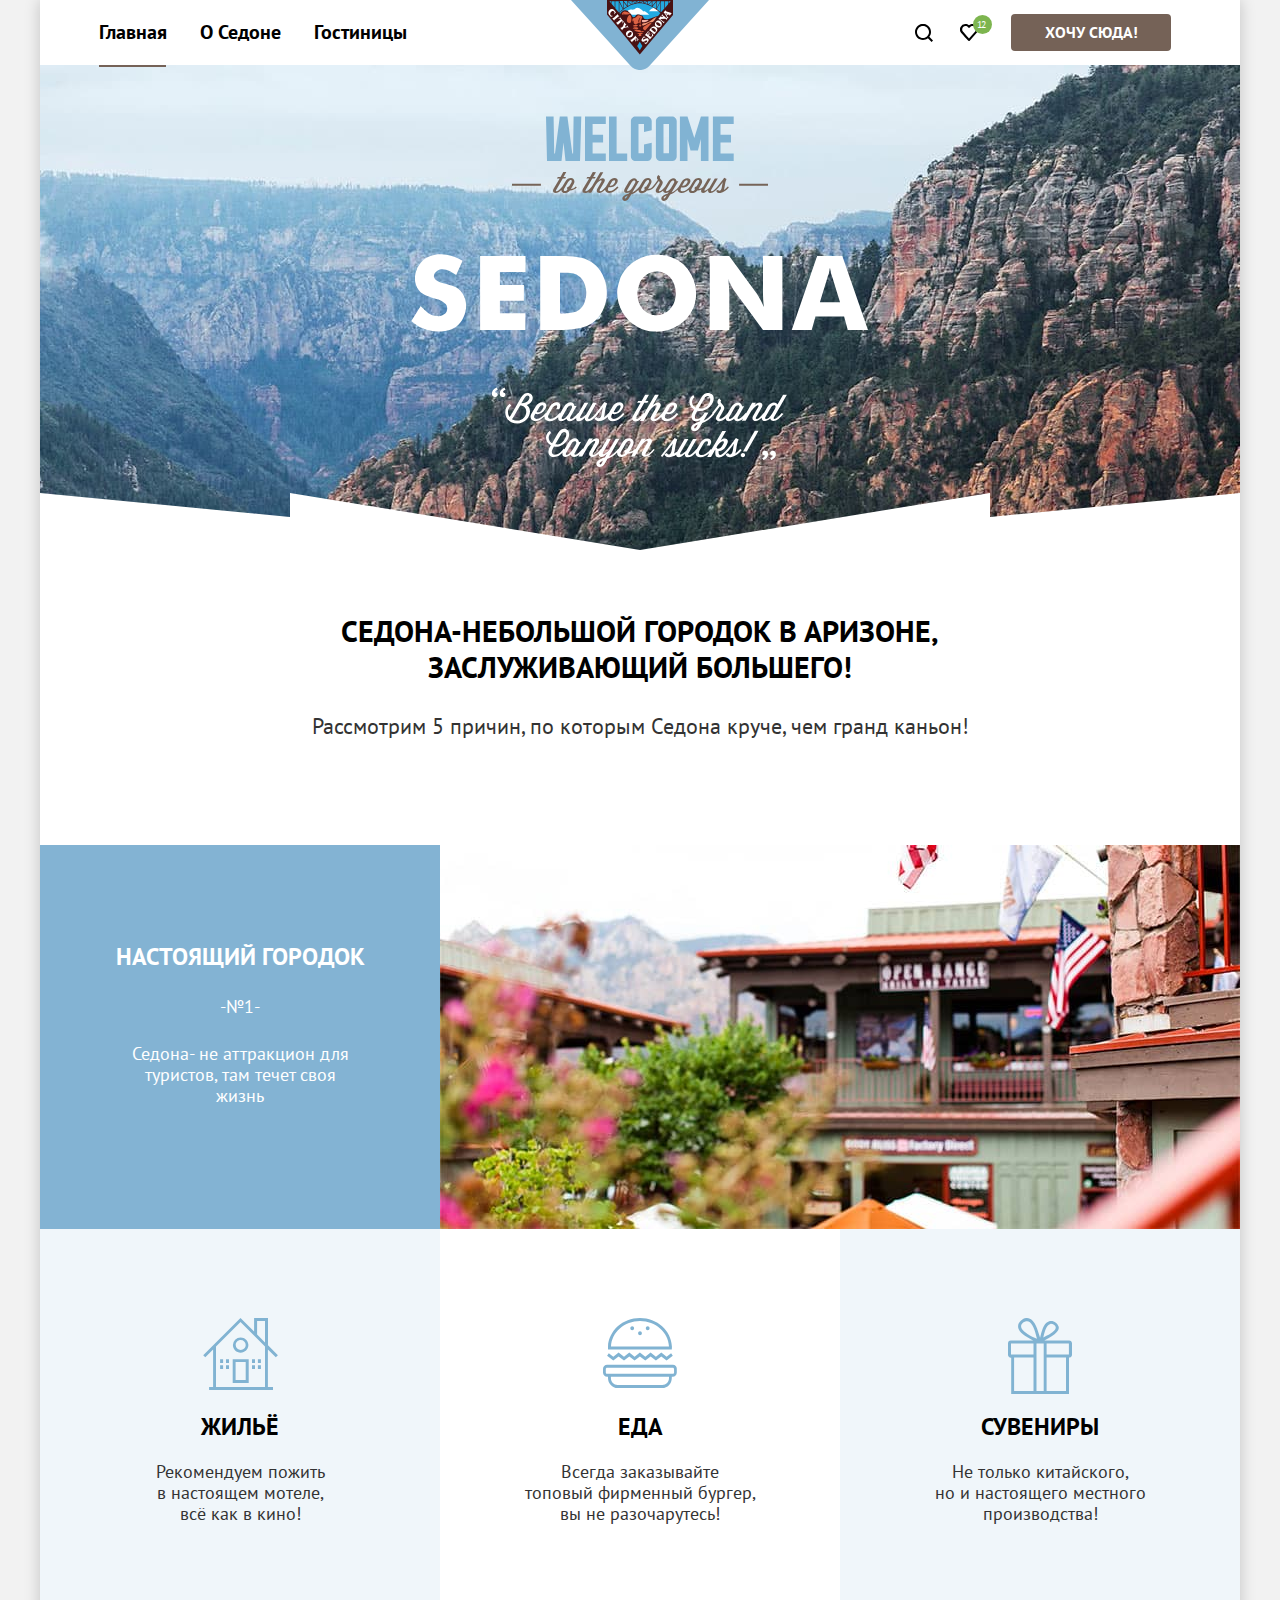
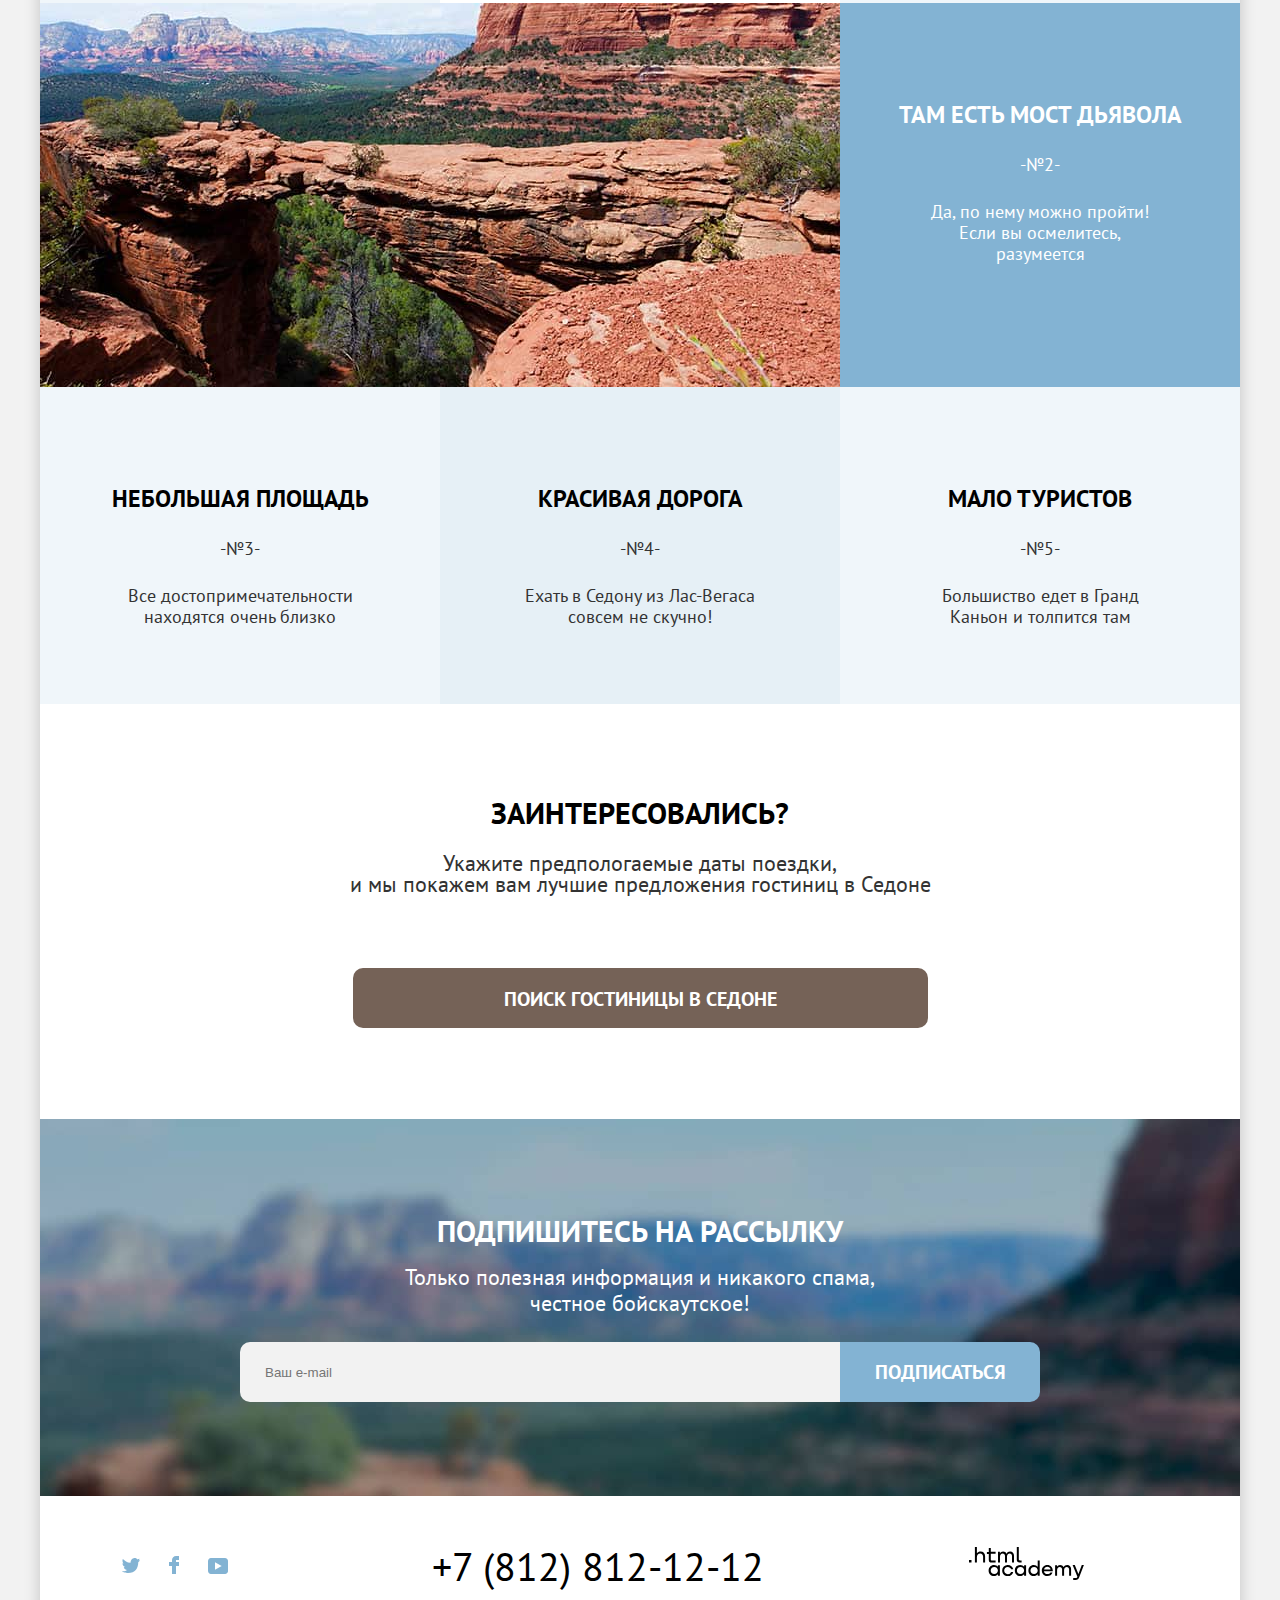
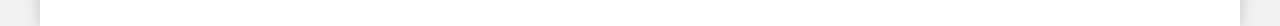
==== commit 9abab86c: "Завершение верстки всех компонентов" ====
--- a/index.html
+++ b/index.html
@@ -11,19 +11,18 @@
         <nav class="navigation">
           <ul class="navigation-list">
             <li class="navigation-item">
-              <a class="navigation-link navigation-active" href="../1892119-sedona-32/index.html">Главная</a>
+              <a class="navigation-link navigation-active">Главная</a>
             </li>
             <li class="navigation-item">
               <a class="navigation-link" href="#">О Седоне</a>
             </li>
             <li class="navigation-item">
-              <a class="navigation-link" href="../1892119-sedona-32/catalog.html">Гостиницы</a>
+              <a class="navigation-link" href="catalog.html">Гостиницы</a>
             </li>
           </ul>
-          <div class="navigation-logo">
-            <a class="logo" href="../1892119-sedona-32/index.html">
-              <img class="logo" src="images/logo.svg" width="138" height="70" alt="Логотип Седона"></a>
-          </div>
+            <a class="logo">
+              <img src="images/logo.svg" width="138" height="70" alt="Логотип Седона">
+            </a>
           <ul class="navigation-user">
             <li class="navigation-button-icon">
               <a class="navigation-link-scan" href="#">
@@ -38,6 +37,46 @@
                 <span class="visually-hidden">Нравится</span>
                 <span class="icon-like">12</span>
               </button>
+              <div class="popover popover-cart">
+                <div class="popover-content">
+                  <h2 class="popover-title visually-hidden">Корзина</h2>
+                  <ul class="cart-items-list">
+                    <li class="cart-item">
+                      <a class="cart-conteiner" href="hotel.html">
+                        <span class="cart-link">
+                          <img class="image-cart" src="images/catalog/hotel-2.jpg" width="48" height="48" alt="Мотель">
+                          <h3 class="cart-item-title">Desert Quail Inn</h3>
+                          <span class="cart-item-price"> Мотель</span>
+                        </span>
+                      </a>
+                        <button type="button" class="cart-item-button">
+                          <svg class="popover-icon" width="16" height="16" aria-hidden="true" focusable="false" fill="#000" xmlns="http://www.w3.org/2000/svg">
+                            <path d="M15.3 2.3H.6c-.3 0-.6.2-.6.5s.3.6.6.6h1.7v12c0 .3.3.6.6.6h10.2c.3 0 .6-.3.6-.6v-12h1.7c.3 0 .6-.3.6-.6s-.4-.5-.7-.5Zm-2.8 12.5H3.4V3.4h9.1v11.4ZM6.2 1.2h3.4c.3 0 .6-.3.6-.6S10 0 9.7 0H6.2c-.3 0-.5.3-.5.6s.2.6.5.6Z"/>
+                            <path d="M6.2 12c.3 0 .6-.3.6-.6V5.7c0-.3-.3-.6-.6-.6s-.6.3-.6.6v5.7c.1.3.3.6.6.6ZM9.7 12c.3 0 .6-.3.6-.6V5.7c0-.3-.3-.6-.6-.6s-.6.4-.6.6v5.7c0 .3.2.6.6.6Z"/>
+                          </svg>
+                          <span class="visually-hidden">Удалить из корзины</span>
+                        </button>
+                    </li>
+                    <li class="cart-item">
+                      <a class="cart-conteiner" href="hotel.html">
+                        <span class="cart-link">
+                          <img class="image-cart" src="images/catalog/hotel-3.jpg" width="48" height="48" alt="Апартаменты">
+                          <h3 class="cart-item-title">Villas at Poco Diablo</h3>
+                          <span class="cart-item-price"> Апартаменты</span>
+                        </span>
+                      </a>
+                      <button type="button" class="cart-item-button">
+                        <svg class="popover-icon" width="16" height="16" aria-hidden="true" focusable="false" fill="#000" xmlns="http://www.w3.org/2000/svg">
+                          <path d="M15.3 2.3H.6c-.3 0-.6.2-.6.5s.3.6.6.6h1.7v12c0 .3.3.6.6.6h10.2c.3 0 .6-.3.6-.6v-12h1.7c.3 0 .6-.3.6-.6s-.4-.5-.7-.5Zm-2.8 12.5H3.4V3.4h9.1v11.4ZM6.2 1.2h3.4c.3 0 .6-.3.6-.6S10 0 9.7 0H6.2c-.3 0-.5.3-.5.6s.2.6.5.6Z"/>
+                          <path d="M6.2 12c.3 0 .6-.3.6-.6V5.7c0-.3-.3-.6-.6-.6s-.6.3-.6.6v5.7c.1.3.3.6.6.6ZM9.7 12c.3 0 .6-.3.6-.6V5.7c0-.3-.3-.6-.6-.6s-.6.4-.6.6v5.7c0 .3.2.6.6.6Z"/>
+                        </svg>
+                        <span class="visually-hidden">Удалить из корзины</span>
+                      </button>
+                    </li>
+                  </ul>
+                </div>
+                <button class="button popover-button" type="button">Все Избранные</button>
+              </div>
             </li>
             <li class="navigation-button">
               <button class="navigation-button-nice" type="button">Хочу сюда!</button>
@@ -48,7 +87,7 @@
       <main class="main-container main-index">
         <div class="gor">
           <h1 class="visually-hidden">Приветствие на сайте</h1>
-         <img class="hello" src="images/welcome.svg" width="458" height="352" alt="Приветствие на сайте">
+          <img class="hello" src="images/welcome.svg" width="458" height="352" alt="Приветствие на сайте">
         </div>
         <section class="preface">
           <strong class="preface-position">Седона-небольшой городок в Аризоне, заслуживающий большего!</strong>
@@ -121,7 +160,7 @@
           <h2 class="mailing-title">Подпишитесь на рассылку</h2>
           <p class="mailing-text">Только полезная информация и никакого спама,<br> честное бойскаутское!</p>
           <form class="mailing-form" action="https://echo.htmlacademy.ru/" method="post">
-            <input class="mail-form" type="email" id="mailing" name="Ваш e-mail" placeholder="Ваш e-mail">
+            <input class="mail-form form-invalid" type="email" id="mailing" name="Ваш e-mail" placeholder="Ваш e-mail">
             <button class="button-mail" type="submit">Подписаться</button>
           </form>
         </section>
@@ -161,9 +200,104 @@
             <h2 class="visually-hidden">Контакты</h2>
             <a class="footer-contacts-address-phone" href="tel:+78128121212">+7 (812) 812-12-12</a>
           </section>
-          <p class="about-text"> <a class="htmlacademy-link" href="https://htmlacademy.ru/">.html academy</a></p>
+          <a class="htmlacademy-link" href="https://htmlacademy.ru/">
+            <svg class="footer-logo" width="115" height="34" fill="#000" fill-rule="evenodd" clip-rule="evenodd" xmlns="http://www.w3.org/2000/svg">
+              <path d="M0 12.9v2.6h2.5v-2.6H0ZM11.6 4.5c-1.6 0-2.8.7-3.6 1.7h-.1V0h-2v15.5h2v-5.3c0-2.1 1.3-3.6 3.3-3.6 1.8 0 2.9 1.4 2.9 3.2v5.7h2V9.4c.1-3-1.8-4.9-4.5-4.9ZM26.6 4.8h-4.8V1.1h-2v3.8h-1.9v2h1.9v6c0 1.7 1 2.7 2.7 2.7h4.1v-2h-3.7c-.7 0-1.1-.4-1.1-1.1V6.8h4.8v-2ZM41.1 4.6c-1.6 0-2.9.8-3.5 2.1h-.1c-.6-1.2-1.8-2.1-3.4-2.1-1.4 0-2.5.8-3.1 1.8h-.1V4.8H29v10.6h2V10c0-2 1-3.5 2.6-3.5 1.5 0 2.4 1 2.4 2.6v6.3h2V9.8c0-2.4 1.4-3.3 2.6-3.3 1.5 0 2.4 1 2.4 2.6v6.3h2V8.9c.1-2.5-1.4-4.3-3.9-4.3ZM47.8 12.7c0 1.7 1 2.7 2.8 2.7h2v-2h-1.7c-.7 0-1.1-.4-1.1-1.1V0h-2v12.7ZM28.9 19.7c-.9-1.1-2.2-1.8-3.9-1.8-3.1 0-5.4 2.3-5.4 5.6s2.3 5.6 5.4 5.6c1.8 0 3-.8 3.8-1.9h.1v1.6h2V18.2h-2v1.5Zm-3.6 7.4c-2.2 0-3.6-1.6-3.6-3.6s1.4-3.6 3.6-3.6 3.6 1.6 3.6 3.6c0 1.9-1.4 3.6-3.6 3.6ZM44.2 22c-.5-2.4-2.6-4.1-5.4-4.1a5.4 5.4 0 0 0-5.6 5.6c0 3.1 2.2 5.6 5.6 5.6 2.8 0 4.9-1.8 5.4-4.2h-2.1a3.4 3.4 0 0 1-3.3 2.3c-2.2 0-3.6-1.6-3.6-3.6s1.4-3.6 3.6-3.6c1.6 0 2.8 1 3.3 2.2h2.1V22ZM55.1 19.7c-.9-1.1-2.2-1.8-3.9-1.8-3.1 0-5.4 2.3-5.4 5.6s2.3 5.6 5.4 5.6c1.8 0 3-.8 3.8-1.9h.1v1.6h2V18.2h-2v1.5Zm-3.6 7.4c-2.2 0-3.6-1.6-3.6-3.6s1.4-3.6 3.6-3.6 3.6 1.6 3.6 3.6c0 1.9-1.5 3.6-3.6 3.6ZM68.7 19.8c-.9-1.1-2.2-1.9-3.9-1.9-3.1 0-5.4 2.3-5.4 5.6s2.2 5.6 5.4 5.6c1.7 0 3-.8 3.8-1.8h.1v1.5h2V13.4h-2v6.4Zm-3.6 7.3c-2.2 0-3.6-1.6-3.6-3.6s1.4-3.6 3.6-3.6 3.6 1.6 3.6 3.6c-.1 2-1.5 3.6-3.6 3.6ZM78.3 17.9c-3.3 0-5.5 2.5-5.5 5.6 0 3 2.1 5.6 5.5 5.6 2.5 0 4.5-1.3 5.2-3.6h-2.1c-.5 1-1.6 1.6-3 1.6-1.9 0-3.3-1.3-3.4-2.9h8.8c.2-3.6-2-6.3-5.5-6.3Zm0 1.9c1.7 0 3 1 3.3 2.6h-6.5c.3-1.5 1.5-2.6 3.2-2.6ZM98.2 17.9c-1.6 0-2.9.8-3.6 2h-.1c-.6-1.2-1.8-2-3.4-2-1.4 0-2.5.7-3.1 1.8v-1.5h-1.9v10.6h2v-5.4c0-2 1-3.4 2.6-3.5 1.5 0 2.4 1 2.4 2.6v6.3h2v-5.6c0-2.4 1.4-3.3 2.6-3.3 1.5 0 2.4 1 2.4 2.6v6.3h2v-6.5c.1-2.6-1.4-4.4-3.9-4.4ZM109.4 27l-3.6-8.9h-2.2l4.8 11.6c-.3.9-.7 1.2-1.7 1.2h-2.5v2h2.5c1.8 0 2.8-.8 3.5-2.6l4.7-12.2h-2.1l-3.4 8.9Z"/>
+            </svg>
+          </a>
         </div>
       </footer>
     </div>
+    <div class="modal-container">
+      <div class="modal modal-auth">
+        <section class="modal-content">
+          <h2 class="modal-title">Поиск гостиницы в седоне</h2>
+          <form class="auth-form" action="https://echo.htmlacademy.ru/" method="post">
+            <p class="field-group">
+              <label class="modal-date-title" for="auth-login">Дата заезда:</label>
+              <input class="auth-form-field field" type="text" id="auth-login" name="auth-login" placeholder="Укажите дату" value="27 апреля 2020">
+              <button class="modal-date-button" type="button">
+                <svg class="modal-date-icon" width="15" height="15" fill="#000" xmlns="http://www.w3.org/2000/svg"><g opacity="0.3" fill="#000">
+                  <path d="M5.5 10c.3 0 .5-.2.5-.5S5.8 9 5.5 9s-.5.2-.5.5.2.5.5.5Z"/>
+                  <path d="M14 2h-2V0h-1v2H4V0H3v2H1c-.6 0-1 .4-1 1v11c0 .5.4 1 1 1h13c.5 0 1-.5 1-1V3c0-.6-.5-1-1-1Zm0 12H1V7h13v7ZM1 6V3h2v2h1V3h7v2h1V3h2v3H1Z"/>
+                  <path d="M7.5 10c.3 0 .5-.2.5-.5S7.8 9 7.5 9s-.5.2-.5.5.2.5.5.5ZM9.5 10c.3 0 .5-.2.5-.5S9.8 9 9.5 9s-.5.2-.5.5.2.5.5.5ZM5.5 11c-.3 0-.5.2-.5.5s.2.5.5.5.5-.2.5-.5-.2-.5-.5-.5ZM3.5 10c.3 0 .5-.2.5-.5S3.8 9 3.5 9s-.5.2-.5.5.2.5.5.5ZM3.5 11c-.3 0-.5.2-.5.5s.2.5.5.5.5-.2.5-.5-.2-.5-.5-.5ZM7.5 11c-.3 0-.5.2-.5.5s.2.5.5.5.5-.2.5-.5-.2-.5-.5-.5ZM9.5 11c-.3 0-.5.2-.5.5s.2.5.5.5.5-.2.5-.5-.2-.5-.5-.5ZM11.5 10c.3 0 .5-.2.5-.5s-.2-.5-.5-.5-.5.2-.5.5.2.5.5.5ZM11.5 11c-.3 0-.5.2-.5.5s.2.5.5.5.5-.2.5-.5-.2-.5-.5-.5Z"/></g>
+                </svg>
+                <span class="visually-hidden">Календарь</span>
+              </button>
+            </p>
+            <span class="start-subscription">Мы не можем отправить вас в прошлое.</span>
+            <p class="field-group">
+              <label class="modal-date-title" for="auth-password">Дата выезда:</label>
+              <input class="auth-form-field field" type="text" id="auth-password" name="auth-password" placeholder="Укажите дату" value="1 сентября 2021">
+              <button class="modal-date-button" type="button">
+                <svg class="modal-date-icon" width="15" height="15" fill="#000" xmlns="http://www.w3.org/2000/svg"><g opacity="0.3" fill="#000">
+                  <path d="M5.5 10c.3 0 .5-.2.5-.5S5.8 9 5.5 9s-.5.2-.5.5.2.5.5.5Z"/>
+                  <path d="M14 2h-2V0h-1v2H4V0H3v2H1c-.6 0-1 .4-1 1v11c0 .5.4 1 1 1h13c.5 0 1-.5 1-1V3c0-.6-.5-1-1-1Zm0 12H1V7h13v7ZM1 6V3h2v2h1V3h7v2h1V3h2v3H1Z"/>
+                  <path d="M7.5 10c.3 0 .5-.2.5-.5S7.8 9 7.5 9s-.5.2-.5.5.2.5.5.5ZM9.5 10c.3 0 .5-.2.5-.5S9.8 9 9.5 9s-.5.2-.5.5.2.5.5.5ZM5.5 11c-.3 0-.5.2-.5.5s.2.5.5.5.5-.2.5-.5-.2-.5-.5-.5ZM3.5 10c.3 0 .5-.2.5-.5S3.8 9 3.5 9s-.5.2-.5.5.2.5.5.5ZM3.5 11c-.3 0-.5.2-.5.5s.2.5.5.5.5-.2.5-.5-.2-.5-.5-.5ZM7.5 11c-.3 0-.5.2-.5.5s.2.5.5.5.5-.2.5-.5-.2-.5-.5-.5ZM9.5 11c-.3 0-.5.2-.5.5s.2.5.5.5.5-.2.5-.5-.2-.5-.5-.5ZM11.5 10c.3 0 .5-.2.5-.5s-.2-.5-.5-.5-.5.2-.5.5.2.5.5.5ZM11.5 11c-.3 0-.5.2-.5.5s.2.5.5.5.5-.2.5-.5-.2-.5-.5-.5Z"/></g>
+                </svg>
+                <span class="visually-hidden">Календарь</span>
+              </button>
+            </p>
+            <span class="departure-subscription">На эти даты есть свободные номера. Пока есть.</span>
+            <div class="modal-people">
+              <div class="modal-people-form">
+                <label class="modal-label big" for="min-people">Взрослые:</label>
+                <div class="modal-form-conteiner">
+                  <input class="modal-form-mini" id="min-people" type="number" value="2" name="people">
+                  <button class="modal-min" type="button">
+                    <svg width="13" height="1" fill="#000" xmlns="http://www.w3.org/2000/svg">
+                      <path opacity="0.3" d="M0 0v1h13V0H0Z"/>
+                      </svg>
+                    <span class="visually-hidden">Уменьшить</span>
+                  </button>
+                  <button class="modal-max" type="button">
+                    <svg width="13" height="13" viewBox="0 0 13 13" fill="black" xmlns="http://www.w3.org/2000/svg">
+                      <g opacity="0.3">
+                      <path d="M13 6H7V0H6V6H0V7H6V13H7V7H13V6Z"/>
+                      </g>
+                      </svg>
+                    <span class="visually-hidden">Увеличить</span>
+                  </button>
+                </div>
+              </div>
+              <div class="modal-people-form">
+                <div class="form-modal">
+                  <label class="modal-label small" for="max-people">Дети:</label>
+                  <button class="info" type="button">
+                    <span class="visually-hidden">Посмотреть дополнительную информацию</span>
+                  </button>
+                  <div class="popover-form">
+                    <p class="popover-content-form">Укажите количество детей, которые будут с вами, возраст которых от 6 до 18 лет. Дети до 6 лет размещаются бесплатно.</p>
+                  </div>
+                </div>
+                <div class="modal-form-conteiner">
+                  <input class="modal-form-mini" id="max-people" type="number" value="1" name="people">
+                  <button class="modal-min" type="button">
+                    <svg width="13" height="1" fill="#000" xmlns="http://www.w3.org/2000/svg">
+                      <path opacity="0.3" d="M0 0v1h13V0H0Z"/>
+                      </svg>
+                    <span class="visually-hidden">Уменьшить</span>
+                  </button>
+                  <button class="modal-max" type="button">
+                    <svg width="13" height="13" viewBox="0 0 13 13" fill="black" xmlns="http://www.w3.org/2000/svg">
+                      <g opacity="0.3">
+                      <path d="M13 6H7V0H6V6H0V7H6V13H7V7H13V6Z"/>
+                      </g>
+                      </svg>
+                    <span class="visually-hidden">Увеличить</span>
+                  </button>
+                </div>
+              </div>
+            </div>
+          </form>
+        </section>
+        <button class="modal-close-button" type="button">
+          <span class="visually-hidden">Закрыть</span>
+        </button>
+        <button class="modal-search" type="button">
+          <span class="modal-form-search">Найти</span>
+        </button>
+      </div>
+    </div>
   </body>
 </html>
--- a/styles/styles.css
+++ b/styles/styles.css
@@ -6,6 +6,7 @@
   src: url("../fonts/ptsans-400.woff2") format("woff2");
   font-display: swap;
 }
+
 @font-face {
   font-family: "PT Sans";
   font-style: normal;
@@ -13,9 +14,11 @@
   src: url("../fonts/ptsans-700.woff2") format("woff2");
   font-display: swap;
 }
+
 html {
   height: 100%;
 }
+
 body {
   margin: 0;
   min-height: 100%;
@@ -25,6 +28,7 @@
   color: #333333;
   background-color: #F2F2F2;
 }
+
 .conteiner {
   background-color: #FFFFFF;
   box-shadow: 0px 0px 15px rgba(0, 0, 0, 0.2);
@@ -32,6 +36,7 @@
   margin-left: auto;
   margin-right: auto;
 }
+
 .button {
   font-family: "PT Sans", sans-serif;
   font-style: normal;
@@ -43,6 +48,7 @@
   text-decoration: none;
   text-transform: uppercase;
 }
+
 .button-hotel {
   font-family: "PT Sans", sans-serif;
   font-style: normal;
@@ -61,21 +67,25 @@
   text-transform: uppercase;
   color: #FFFFFF;
 }
+
 .button-hotel:hover {
   background: #615048;
 }
+
 .button-hotel:active {
   background: #615048;
   color: rgba(255, 255, 255, 0.3);
   border: none;
   padding-top: 13px;
 }
+
 .button-hotel:focus {
   background: #615048;
   border-color: #83B3D3;
   box-sizing: border-box;
   outline: none;
 }
+
 .button-mail{
   font-family: "PT Sans", sans-serif;
   font-style: normal;
@@ -94,6 +104,7 @@
   text-transform: uppercase;
   color: #FFFFFF;
 }
+
 .button-mail:hover {
   background: #68A2CA;
 }
@@ -103,11 +114,13 @@
   border-color: #756257;
   outline: none;
 }
+
 .button-mail:active {
   color: rgba(255, 255, 255, 0.3);
   background: #68A2CA;
   border: none;
 }
+
 .navigation-button-nice {
   font-family: "PT Sans", sans-serif;
   font-weight: bold;
@@ -115,8 +128,8 @@
   line-height: 21px;
   text-align: center;
   width: 160px;
-  padding-top: 9px;
-  padding-bottom: 10px;
+  padding-top: 5px;
+  padding-bottom: 5px;
   color: #FFFFFF;
   background-color: #756257;
   text-decoration: none;
@@ -128,13 +141,15 @@
 .navigation-button-nice:hover {
   background: #615048;
 }
+
 .navigation-button-nice:active {
   border: none;
-  padding-top: 12px;
-  padding-bottom: 13px;
+  padding-top: 8px;
+  padding-bottom: 8px;
   background: #615048;
   color: rgba(255, 255, 255, 0.3);
 }
+
 .navigation-button-nice:focus {
   background: #615048;
   border-color: #83B3D3;
@@ -142,6 +157,7 @@
   box-sizing: border-box;
   outline: none;
 }
+
 .mailing-form {
   display: grid;
   grid-template-columns: 600px 200px;
@@ -149,12 +165,14 @@
   width: 800px;
   margin: 0 auto;
 }
+
 .mailing-form-catalog {
   display: grid;
   grid-template-columns: 600px 200px;
   width: 800px;
   margin: 0 auto;
 }
+
 .visually-hidden {
   position: absolute;
   width: 1px;
@@ -165,6 +183,7 @@
   clip: rect(0 0 0 0);
   overflow: hidden;
 }
+
 .mail-form {
   padding: 0;
   padding-left: 22px;
@@ -175,6 +194,7 @@
   border-radius: 10px 0px 0px 10px;
   box-sizing: border-box;
 }
+
 .mail-form:hover {
   background: #E6E6E6;
 }
@@ -184,15 +204,20 @@
   background: #E6E6E6;
   outline: none;
 }
+
 .mail-form:active {
   background: #FFFFFF;
   border: 2px solid #000000;
   padding-left: 23px;
   padding-right: 20px;
 }
+
 .navigation {
   display: flex;
-}
+  position: relative;
+  z-index: 1;
+}
+
 .navigation-list {
   display: flex;
   align-items: center;
@@ -204,6 +229,7 @@
   padding-top: 16px;
   padding-bottom: 17px;
 }
+
 .navigation-user {
   display: flex;
   max-width: 460px;
@@ -217,10 +243,12 @@
   list-style-type: none;
   align-items: center;
 }
+
 .navigation-button-icon {
   position: relative;
   margin-right: 1px;
 }
+
 .navigation-link-scan:hover .navigation-icon-scan {
   fill: #756257;
 }
@@ -228,47 +256,61 @@
 .navigation-link-scan:focus .navigation-icon-scan {
   fill: #756257;
 }
+
 .navigation-link-scan:focus {
   border-color: #83B3D3;
   border-radius: 10px;
   outline: none;
 }
+
 .navigation-link-scan:active .navigation-icon-scan {
   fill: rgba(117, 98, 87, 0.3);
   border: none;
 }
+
 .navigation-button-like {
   margin-right: 20px;
   line-height: 0;
   background-color: none;
 }
+
 .navigation-item {
   margin-right: 3px;
   position: relative;
   display: block;
 }
+
 .navigation-item:last-child {
   margin-right: 0;
 }
+
 .logo {
+  position: absolute;
+  top: 0;
+  left: 50%;
+  transform: translateX(-50%);
   display: block;
   margin: 0 auto;
   margin: 0;
   border: 3px solid transparent;
   border-top: 0;
 }
-.logo:hover {
+
+.logo[href]:hover {
   opacity: 0.6;
 }
+
 .logo:active {
   opacity: 0.3;
 }
+
 .logo:focus {
   border-color: #83B3D3;
   box-sizing: border-box;
   border-radius: 10px;
   outline: none ;
 }
+
 .navigation-icon-scan {
   position: absolute;
   top: 0px;
@@ -278,6 +320,7 @@
   margin: auto;
   fill: #000000;
 }
+
 .navigation-icon {
   position: absolute;
   top: 0;
@@ -287,6 +330,7 @@
   margin: auto;
   fill: #000000;
 }
+
 .icon-like {
   position: absolute;
   font-family: "PT Sans", sans-serif;
@@ -301,7 +345,7 @@
   border-radius: 50%;
   width: 19px;
   height: 19px;
-  top: -4px;
+  top: 1px;
   right: -4px;
   box-sizing: border-box;
   padding-right: 6px;
@@ -309,9 +353,11 @@
   padding-top: 3px;
   padding-bottom: 3px;
 }
+
 .button-item-like:active .icon-like {
   color: rgba(255, 255, 255, 0.3);
 }
+
 .navigation-link-scan {
   position: relative;
   top: 0;
@@ -324,6 +370,7 @@
   height: 37px;
   border: 3px solid transparent;
 }
+
 .button-item-like {
   box-sizing: content-box;
   background-color: transparent;
@@ -333,20 +380,25 @@
   width: 38px;
   height: 37px;
 }
+
 .button-item-like:hover .navigation-icon {
   fill: #756257;
 }
+
 .button-item-like:active .navigation-icon {
   fill: rgba(117, 98, 87, 0.3)
 }
+
 .button-item-like:focus .navigation-icon {
   fill: #756257;
 }
+
 .button-item-like:focus {
   border-color: #83B3D3;
   border-radius: 10px;
   outline: none;
 }
+
 .navigation-link {
   border: 3px solid transparent;
   font-size: 20px;
@@ -356,15 +408,18 @@
   text-decoration: none;
   padding: 0 12px;
 }
-.navigation-link:hover {
+
+.navigation-link:not(.navigation-active):hover {
   color: #756257;
 }
+
 .navigation-link:active {
   color: #756257;
   opacity: 0.3;
   border: none;
   padding: 15px;
 }
+
 .navigation-link:focus {
   border-color: #83B3D3;
   box-sizing: border-box;
@@ -372,28 +427,45 @@
   color: #756257;
   outline: none;
 }
+
 .navigation-active::before {
   position: absolute;
   right: 16px;
-  bottom: -26px;
+  bottom: -22px;
   left: 15px;
   height: 2px;
   background-color: rgba(117, 98, 87, 1);
   content: "";
 }
+
 .hello {
   display: block;
   margin: 0 auto;
 }
+
 .gor {
+  position: relative;
   padding-top: 51px;
   padding-bottom: 82px;
   background-image: url("../images/index-bg.jpg");
-  background-size: 100% auto;
+  background-size: cover;
   background-repeat: no-repeat;
   flex-grow: 1;
   background-color: darkcyan;
 }
+
+.gor::before {
+  position: absolute;
+  background-image: url(../images/icons/divider.svg);
+  background-repeat: no-repeat;
+  content: "";
+  display: block;
+  width: 1200px;
+  height: 57px;
+  left: 0;
+  bottom: 0;
+}
+
 .advantages-list{
   display: flex;
   flex-wrap: wrap;
@@ -403,38 +475,45 @@
   list-style: none;
   list-style-type: none;
 }
+
 .try {
   margin: 0;
   padding: 0;
   display: flex;
 }
+
 .advantages-title {
   margin: 0;
   padding: 0;
 }
+
 .advantages-description {
   margin: 0;
   margin-left: 90px;
   margin-right: 90px;
 }
+
 .advantages-one{
   margin-top: 25px;
   margin-bottom: 26px;
   margin-left: 75px;
   margin-right: 75px;
 }
+
 .blue {
   text-align: center;
   width: 400px;
   padding-top: 98px;
   padding-bottom: 77px;
 }
+
 .advantages-item {
   display: flex;
   width: 1200px;
   text-align: center;
   flex-wrap: wrap;
 }
+
 .sublist-item {
   position: relative;
   list-style: none;
@@ -445,11 +524,12 @@
   padding-right: 75px;
   box-sizing: border-box;
 }
+
 .sublist-item .sublist-icon{
   bottom: auto;
   top: 89px;
-
-}
+}
+
 .sublist-icon {
   position: absolute;
   top: 0;
@@ -458,11 +538,13 @@
   left: 0;
   margin: auto;
 }
+
 .advantages-item-mini {
   width: 400px;
   padding-top: 98px;
   padding-bottom: 77px;
 }
+
 .advantages-title-mini {
   margin: 0;
   font-weight: bold;
@@ -473,22 +555,27 @@
   color: #000000;
   margin-bottom: 25px;
 }
+
 .advantages-number {
   margin: 0;
   margin-bottom: 26px;
 }
+
 .advantages-text-mini {
   margin: 0;
   margin-left: 75px;
   margin-right: 75px;
 }
+
 .advatages-foto {
   width: 800px;
 }
+
 .present {
   flex-direction: column;
   width: 400px;
 }
+
 .sublist{
   width: 1200px;
   display: flex;
@@ -496,18 +583,21 @@
   padding: 0;
   text-align: center;
 }
+
 .registration {
   text-align: center;
   padding: 91px 240px;
 }
+
 .preface {
   text-align: center;
 }
+
 .mailing-catalog {
-
   text-align: center;
   padding: 94px 200px;
 }
+
 .footer-contacts-address-phone {
   font-style: normal;
   font-weight: normal;
@@ -518,6 +608,7 @@
   text-transform: uppercase;
   color: #000000;
 }
+
 .footer-contacts-address-phone:hover {
   color: #756257;
 }
@@ -529,11 +620,13 @@
   box-sizing: border-box;
   outline: none;
 }
+
 .footer-contacts-address-phone:active {
   color: #756257;
   opacity: 0.3;
   border: none;
 }
+
 .footer-contacts {
   width: 720px;
   text-align: center;
@@ -542,8 +635,8 @@
 .page-footer {
   width: 1200px;
 }
+
 .page-footer-container {
-  margin: 0;
   display: flex;
   margin: 0 auto;
   padding-top: 40px;
@@ -553,6 +646,7 @@
   box-sizing: border-box;
   align-items: center;
 }
+
 .footer-social-list {
   display: grid;
   grid-template-columns: repeat(3, 1fr);
@@ -563,6 +657,7 @@
   padding: 0;
   align-items: center;
 }
+
 .footer-social-item {
   width: 40px;
   height: 40px;
@@ -570,16 +665,19 @@
   border: 3px solid transparent;
   align-items: center;
 }
+
 .footer-icon {
   position: absolute;
   top: 6px;
   right: 6px;
 }
+
 .footer-icon-face {
   position: absolute;
   top: 4px;
   right: 10px;
 }
+
 .footer-icon-youtube {
   position: absolute;
   top: 6px;
@@ -587,6 +685,7 @@
   left: 4px;
   bottom: 6px;
 }
+
 .button-twit {
   position:relative;
   width: 34px;
@@ -597,12 +696,15 @@
   padding: 2px 1px;
   border: 3px solid transparent;
 }
+
 .button-twit:hover .footer-icon {
   fill: #68A2CA;
 }
+
 .button-twit:active .footer-icon {
   fill: rgba(104, 162, 202, 0.3)
 }
+
 .button-twit:focus {
   fill: #68A2CA;
   border-color: #83B3D3;
@@ -610,6 +712,7 @@
   box-sizing: border-box;
   outline: none;
 }
+
 .button-face {
   position:relative;
   width: 34px;
@@ -620,12 +723,15 @@
   padding: 2px 1px;
   text-decoration: none;
 }
+
 .button-face:hover .footer-icon-face {
   fill: #68A2CA;
 }
+
 .button-face:active .footer-icon-face {
   fill: rgba(104, 162, 202, 0.3)
 }
+
 .button-face:focus {
   fill: #68A2CA;
   border-color: #83B3D3;
@@ -633,6 +739,7 @@
   box-sizing: border-box;
   outline: none;
 }
+
 .button-youtube {
   position:relative;
   width: 34px;
@@ -643,12 +750,15 @@
   text-decoration: none;
   padding: 2px 1px;
 }
+
 .button-youtube:hover .footer-icon-youtube {
   fill: #68A2CA;
 }
+
 .button-youtube:active .footer-icon-youtube {
   fill: rgba(104, 162, 202, 0.3)
 }
+
 .button-youtube:focus {
   fill: #68A2CA;
   border-color: #83B3D3;
@@ -656,6 +766,7 @@
   box-sizing: border-box;
   outline: none;
 }
+
 .preface {
   background: white;
   padding-top: 63px;
@@ -663,6 +774,7 @@
   padding-right: 240px;
   padding-bottom: 79px;
 }
+
 .preface-position {
   width: 720px;
   font-weight: 700;
@@ -672,18 +784,21 @@
   text-transform: uppercase;
   color: #000000;
 }
+
 .preface-item {
   width: 720px;
   font-size: 22px;
   line-height: 36px;
   margin-top: 23px;
 }
+
 .advantages-title {
   font-size: 24px;
   line-height: 28px;
   text-transform: uppercase;
   color: #000000;
 }
+
 .title-white {
   color: #FFFFFF;
   font-size: 24px;
@@ -691,33 +806,42 @@
   text-transform: uppercase;
   margin: 0;
 }
+
 .blue{
   background: #83b3d3;
   color: #ffffff;
 }
+
 .advantages-text {
   color: #333333;
   margin: 0;
   margin-top: 20px;
 }
+
 .area {
   background: rgba(131, 179, 211, 0.12);
 }
+
 .present {
   background: rgba(121, 121, 121, 0.12);
 }
+
 .road {
   background: rgba(131, 179, 211, 0.2);
 }
+
 .food {
   background: #FFFFFF;
 }
+
 .tourist {
   background: rgba(131, 179, 211, 0.12);
 }
+
 .present {
   background: rgba(131, 179, 211, 0.12);
 }
+
 .registration-list {
   margin-top: 91px;
   margin-bottom: 15px;
@@ -729,15 +853,18 @@
   color: #000000;
   margin-bottom: 15px;
 }
+
 .registration-item {
   font-size: 22px;
   margin-bottom: 73px;
 }
+
 .mailing {
   background-image: url("../images/background-mailing.jpg");
   text-align: center;
   padding: 94px 200px;
 }
+
 .mailing-title {
   margin: 0;
   font-weight: bold;
@@ -747,71 +874,97 @@
   color: #ffffff;
   margin-bottom: 15px;
 }
+
 .mailing-text {
-
   margin: 0;
   font-size: 22px;
   line-height: 26px;
   color: #FFFFFF;
   margin-bottom: 26px;
 }
+
 .htmlacademy-link {
+  width: 115px;
   font-style: normal;
   text-decoration: none;
   text-transform: uppercase;
   color: #000000;
-}
+  padding: 5px;
+  border: 3px solid transparent;
+}
+
+.htmlacademy-link:hover {
+  opacity: 0.6;
+}
+
+.htmlacademy-link:focus .footer-logo {
+  border-color: #83B3D3;
+  border-radius: 10px;
+  opacity: 0.6;
+}
+
+.htmlacademy-link:active {
+  opacity: 0.3;
+  border-color: transparent;
+}
+
+.footer-logo {
+  border: 3px solid transparent;
+}
+
 .about-text {
   width: 115px;
   margin-top: 2px;
   margin-left: 53px;
   margin-left: auto;
 }
-/* каталог */
+
 .catalog-bg {
   background-image: url("../images/catalog/catalog-bg.jpg");
   background-size: cover;
   background-repeat: no-repeat;
   color: #FFFFFF;
 }
+
 .breadcrumbs {
   display: flex;
   list-style-type: none;
   padding: 0;
   margin: 0;
 }
+
 .breadcrumbs-item {
   margin-left: 26px;
 }
-.breadcrumbs-link:hover {
-  color: rgba(255, 255, 255, 0.6);
-}
+
 .breadcrumbs-link:hover .home-mini-icon {
   fill: rgba(255, 255, 255, 0.6);
 }
+
 .breadcrumbs-link:focus {
   border-color: #83B3D3;
   box-sizing: border-box;
   border-radius: 4px;
 }
-.breadcrumbs-link:focus .home-mini-icon {
-  border-color: #83B3D3;
-  box-sizing: border-box;
-  border-radius: 4px;
-}
+
 .breadcrumbs-link:active {
   color: rgba(255, 255, 255, 0.3);
   border-color: transparent;
-}
+  border: none;
+  padding: 3px;
+}
+
 .breadcrumbs-link:active .home-mini-icon{
   color: rgba(255, 255, 255, 0.3);
   border-color: transparent;
 }
+
 .breadcrumbs-item:first-child {
   margin-left: 0;
   position: relative;
   list-style-type: none;
 }
+
 .breadcrumbs-item::after {
   background-image: url(../images/icons/arrow-right.svg);
   background-repeat: no-repeat;
@@ -821,24 +974,34 @@
   width: 5px;
   height: 8px;
   bottom: 6px;
-  left: 23px;
-}
+  left: 29px;
+  right: 29px;
+  top: 8px;
+}
+
 .breadcrumbs-item:last-child::after {
   display: none;
 }
+
 .catalog-filter-list {
   list-style-type: none;
-}
+  margin: 0;
+  padding: 0;
+  margin-top: 30px;
+}
+
 .catalog-filter {
   display: flex;
   margin: 0;
-  margin-top: 71px;
-}
+  margin-top: 45px;
+}
+
 .catalog {
   margin: 0;
   padding-left: 71px;
   padding-right: 72px;
 }
+
 .seach-mini {
   display: flex;
   padding-top: 44px;
@@ -846,6 +1009,7 @@
   padding-left: 71px;
   padding-right: 72px;
 }
+
 .hotel-list {
   margin: 0;
   list-style-type: none;
@@ -853,6 +1017,7 @@
   padding-left: 72px;
   padding-right: 72px;
 }
+
 .hotel-card-button {
   display: block;
   line-height: 21px;
@@ -867,9 +1032,11 @@
   padding-top: 6px;
   padding-bottom: 7px;
 }
+
 .hotel-card-button:hover {
   background: #615048;
 }
+
 .hotel-card-button:active {
   background: #615048;
   color: rgba(255, 255, 255, 0.3);
@@ -877,19 +1044,21 @@
   padding-top: 9px;
   padding-bottom: 10px;
 }
+
 .hotel-card-button:focus {
   background: #615048;
   border-color: #83B3D3;
   border-radius: 4px;
   box-sizing: border-box;
   outline: none;
-
-}
+}
+
 .show {
   padding-left: 288px;
   padding-top: 31px;
   padding-bottom: 30px;
 }
+
 .mailing-title-catalog {
   font-weight: bold;
   font-size: 30px;
@@ -899,6 +1068,7 @@
   margin: 0;
   margin-bottom: 15px;
 }
+
 .mailing-text-catalog {
   font-size: 22px;
   line-height: 26px;
@@ -907,11 +1077,13 @@
   margin: 0;
   margin-bottom: 26px;
 }
+
 .breadcrumbs-home {
   background-image: url(../images/icons/home-mini.svg);
   width: 12px;
   height: 12px;
 }
+
 .breadcrumbs-link {
   border: 3px solid transparent;
   box-sizing: border-box;
@@ -920,17 +1092,25 @@
   color: #FFFFFF;
   text-decoration: none;
 }
+
+.buttons {
+  max-width: 160px;
+  margin-left: 81px;
+  text-align: end;
+  align-self: flex-end;
+  margin-bottom: 85px;
+}
+
 .button-catalog {
   font-family: "PT Sans", sans-serif;
   font-style: normal;
   font-weight: bold;
   width: 160px;
-  height: 48px;
-  padding: 12px 0;
+  padding: 10px 0;
   background: #83B3D3;
   border-radius: 4px;
   font-size: 16px;
-  line-height: 21px;
+  line-height: 22px;
   align-items: center;
   text-align: center;
   text-transform: uppercase;
@@ -938,15 +1118,18 @@
   color: #FFFFFF;
   margin-bottom: 20px;
 }
+
 .button-catalog:hover {
   background: #68A2CA;
 }
+
 .button-catalog:active {
   background: #68A2CA;
   color: rgba(255, 255, 255, 0.3);
   border: none;
   padding: 15px;
 }
+
 .button-catalog:focus {
   background: #68A2CA;
   border-color: #FFFFFF;
@@ -954,6 +1137,7 @@
   box-sizing: border-box;
   outline: none;
 }
+
 .button-point {
   font-family: "PT Sans", sans-serif;
   font-style: normal;
@@ -966,16 +1150,18 @@
   border: 3px solid transparent;
   background-color: transparent;
   width: 160px;
-  height: 23px;
-}
+}
+
 .button-point:hover {
   color: rgba(255, 255, 255, 0.6);
 }
+
 .button-point:active {
   color: rgba(255, 255, 255, 0.3);
   border: none;
   padding: 3px;
 }
+
 .button-point:focus {
   width: 100px;
   margin: 0 30px;
@@ -985,17 +1171,20 @@
   border-radius: 4px;
   outline: none;
 }
+
 .inner-header-title {
   font-weight: bold;
   font-size: 60px;
   line-height: 78px;
   margin: 0;
 }
+
 .inner-header {
   margin: 0;
   padding-top: 35px;
   padding-left: 71px;
 }
+
 .catalog-filter-title {
   margin: 0;
   padding: 0;
@@ -1004,10 +1193,314 @@
   font-size: 20px;
   line-height: 26px;
   margin-right: 67px;
-}
+  margin-bottom: 30px;
+}
+
+.range {
+  display: flex;
+  flex-direction: column;
+}
+
+.range-scale {
+  position: relative;
+  width: 287px;
+  height: 0;
+  margin-top: 32px;
+  border: 2px solid rgba(255, 255, 255, 0.3);
+  border-radius: 2px;
+  box-sizing: border-box;
+}
+
+.range-bar {
+  position: absolute;
+  border: 2px solid #FFFFFF;
+  left: -2px;
+  top: -2px;
+}
+
+.range-toggle {
+  position: absolute;
+  width: 20px;
+  height: 20px;
+  background: #FFFFFF;
+  border: 2px solid transparent;
+  border-radius: 5px;
+  cursor: pointer;
+}
+
+.range-toggle:hover {
+  box-shadow: 0px 4px 10px rgba(0, 0, 0, 0.25);
+}
+
+.range-toggle:focus {
+  box-shadow: 0px 4px 10px rgba(0, 0, 0, 0.25);
+  border: 3px solid #83B3D3;
+}
+
+.range-toggle:active {
+  box-shadow: 0px 4px 10px rgba(0, 0, 0, 0.25);
+  border: 2px solid #83B3D3;
+}
+
+.toggle-min {
+  top: -10px;
+  left: -2px;
+}
+
+.toggle-max {
+  top: -10px;
+  right: -2px;
+}
+
+.range-wrapper-inputs {
+  display: flex;
+  justify-content: center;
+}
+
+.catalog-filter-group {
+  margin: 0;
+  margin-bottom: 83px;
+  padding: 0;
+  border: none;
+}
+
+.catalog-filter-label {
+  position: relative;
+}
+
+.catalog-filter-input {
+  font-family: "PT Sans", sans-serif;
+  font-style: normal;
+  font-weight: normal;
+  font-size: 18px;
+  line-height: 23px;
+  background: none;
+  border: 2px solid #ffffff;
+  box-sizing: border-box;
+  color: #FFFFFF;
+  padding-left: 19px;
+  padding-top: 12px;
+  padding-bottom: 9px;
+  padding-right: 30px;
+  fill: #ffffff;
+}
+
+.catalog-filter-input::-webkit-outer-spin-button,
+.catalog-filter-input::-webkit-inner-spin-button {
+  appearance: none;
+  margin: 0;
+}
+
+.catalog-filter-input:hover {
+  border-color: rgba(255, 255, 255, 0.6);
+}
+
+.catalog-filter-input:focus {
+  box-shadow: 0px 0px 0px 3px #81B3D2,
+  inset 0px 0px 0px 3px #81B3D2;
+}
+
+.catalog-filter-input:active {
+  background: #756257;
+}
+
+.catalog-filter-min {
+  width: 143px;
+  border-radius: 4px 0 0 4px;
+  margin-right: -1px;
+}
+
+.catalog-filter-max {
+  width: 144px;
+  border-radius: 0 4px 4px 0;
+}
+
+.catalog-label {
+  font-family: "PT Sans", sans-serif;
+  font-style: normal;
+  font-weight: normal;
+  font-size: 18px;
+  line-height: 23px;
+  position: absolute;
+  top: 9px;
+  right: 11px;
+  opacity: 0.3;
+}
+
+.range-input {
+  width: 30px;
+  padding: 0 2px;
+  font: inherit;
+  text-align: center;
+  background-color: transparent;
+  border: none;
+  appearance: textfield;
+}
+
+.range-input::-webkit-outer-spin-button,
+.range-input::-webkit-inner-spin-button {
+  appearance: none;
+  margin: 0;
+}
+
+.control {
+  position: relative;
+  display: block;
+}
+
+.control-mark {
+  position: absolute;
+  top: 1px;
+  left: 1px;
+  width: 20px;
+  height: 20px;
+  background:#FFFFFF;
+  border-radius: 4px;
+  border: 3px solid transparent;
+  box-sizing: border-box;
+}
+
+.control-input[type="checkbox"] + .control-mark:hover {
+  background: rgba(255, 255, 255, 0.6);
+}
+
+.control-input[type="checkbox"]:focus + .control-mark {
+  background: rgba(255, 255, 255, 0.6);
+  border-color: #83B3D3;
+  border-radius: 4px;
+}
+
+.control-input[type="checkbox"]:active + .control-mark{
+  background: rgba(255, 255, 255, 0.3);
+}
+
+.control-input[type="radio"]:focus + .control-mark {
+  border-color: #83B3D3;
+  border-radius: 50%;
+}
+
+.control-input[type="checkbox"]:checked + .control-mark::before,
+.control-input[type="checkbox"]:checked + .control-mark::after {
+  position: absolute;
+  top: 2px;
+  left: 1px;
+  width: 12px;
+  height: 10px;
+  background-image: url(../images/icons/tick.svg);
+  content: "";
+}
+
+.control-input[type="radio"] + .control-mark {
+  border-radius: 50%;
+}
+
+.control-input[type="radio"]:checked + .control-mark::before {
+  position: absolute;
+  top: 2px;
+  left: 2px;
+  width: 10px;
+  height: 10px;
+  background: #3F5E72;
+  border-radius: 50%;
+  content: "";
+}
+
+.catalog-filter-list {
+  margin: 0;
+  padding: 0;
+  list-style-type: none;
+}
+
+.catalog-filter-item:not(:last-child) {
+  margin-bottom: 16px;
+}
+
+.select-control {
+  position: relative;
+  display: flex;
+  align-items: center;
+  width: 287px;
+  margin-right: auto;
+  padding-top: 12px;
+  padding-bottom: 13px;
+  padding-left: 19px;
+  padding-right: 127px;
+  font-family: "PT Sans" ,sans-serif;
+  font-weight: 400;
+  background-color: #FFFFFF;
+  border: 2px solid  #E6E6E6;
+  border-radius: 4px;
+  background-image: url("../images/icons/arrow.svg");
+  background-repeat: no-repeat;
+  background-position: right 16px center;
+  appearance: none;
+}
+
+.select-control:hover,
+.select-control:focus {
+  border-color: #83B3D3;
+}
+
+.select-control:focus {
+  outline: 0 solid #83B3D3;
+}
+
+.select-control:active {
+  opacity: 0.3;
+}
+
+.number-select {
+  position: relative;
+  display: flex;
+  align-items: center;
+  width: 160px;
+  margin-right: auto;
+  padding-top: 13px;
+  padding-bottom: 12px;
+  padding-left: 17px;
+  padding-right: 133px;
+  font-family: "PT Sans" ,sans-serif;
+  font-weight: 400;
+  background-color: #FFFFFF;
+  border: 2px solid  #E6E6E6;
+  border-radius: 4px;
+  background-image: url("../images/icons/arrow.svg");
+  background-repeat: no-repeat;
+  background-position: right 16px center;
+  appearance: none;
+}
+
+.number-select:hover,
+.number-select:focus {
+  border-color: #83B3D3;
+}
+
+.number-select:focus {
+  outline: 0 solid #83B3D3;
+}
+
+.number-select:active {
+  opacity: 0.3;
+}
+
+.hotel {
+  align-self: center;
+  margin-right: 51px;
+}
+
+.control-input {
+  width: 20px;
+  height: 20px;
+  border-radius: 4px;
+  top: 2px;
+  left: 2px;
+}
+
 .control-label {
   line-height: 23px;
-}
+  padding-left: 36px;
+}
+
 .seach-hotel {
   margin: 0;
   font-weight: bold;
@@ -1016,31 +1509,37 @@
   text-transform: uppercase;
   color: #000000;
 }
+
 .sorting-type {
   font-size: 18px;
   line-height: 23px;
   color: #333333;
 }
+
 .sorting-card {
   display: grid;
   grid-template-columns: 287px 81px 48px 8px 48px 8px 48px;
   margin-left: auto;
 }
+
 .button-light-one {
   width: 48px;
   height: 48px;
   grid-column: 3/4;
 }
+
 .button-light-two {
   width: 48px;
   height: 48px;
   grid-column: 5/6;
 }
+
 .button-light-three {
   width: 48px;
   height: 48px;
   grid-column: 7/8;
 }
+
 .card-grid {
   display: flex;
   align-items: center;
@@ -1051,15 +1550,19 @@
   box-sizing: border-box;
   border-radius: 4px;
 }
+
 .card-grid:hover {
   border-color: #83B3D3;
 }
+
 .card-grid:focus {
   border-color: #83B3D3;
 }
+
 .card-grid-current{
   border: 2px solid #000000;
 }
+
 .hotel-card-title {
   margin: 0;
   font-weight: bold;
@@ -1069,40 +1572,49 @@
   margin-bottom: 1px;
   border: 3px solid transparent;
 }
+
 .hotel-card-title:hover {
   color: #756257;
 }
+
 .hotel-card-title:focus {
   color: #756257;
   border-color: #83B3D3;
   box-sizing: border-box;
   border-radius: 10px;
 }
+
 .hotel-card-title:active {
   color: #756257;
   opacity: 0.3;
   border: none;
   padding: 3px;
 }
+
 .hotel-card-image {
   margin-right: 31px;
   border: 3px solid transparent;
 }
+
 .hotel-card-image:hover {
   opacity: 0.6;
 }
+
 .hotel-card-image:focus {
   border-color: #83B3D3;
 }
+
 .hotel-card-image:active {
   opacity: 0.3;
   border: none;
   padding: 3px;
 }
+
 .hotel-mini {
   text-decoration: none;
   display: flex;
 }
+
 .rating {
   width: 160px;
   padding-top: 9px;
@@ -1113,6 +1625,7 @@
   margin-left: auto;
   align-self: flex-end;
 }
+
 .conteiner-rating {
   display: flex;
   flex-direction: column;
@@ -1129,6 +1642,7 @@
   background-position: center;
   align-self: center;
 }
+
 .rating-icon-three {
   width: 68px;
   height: 17px;
@@ -1138,6 +1652,7 @@
   background-position: center;
   align-self: center;
 }
+
 .rating-icon-two {
   width: 43px;
   height: 17px;
@@ -1147,18 +1662,22 @@
   background-position: center;
   align-self: center;
 }
+
 .hotel-conteiner {
   display: flex;
   flex-direction: column;
 }
+
 .conteiner-mini {
   display: flex;
 }
+
 .hotel-card {
   display: flex;
   padding-top: 31px;
   padding-bottom: 30px;
 }
+
 .favorites {
   font-family: "PT Sans", sans-serif;
   font-style: normal;
@@ -1177,6 +1696,7 @@
   text-transform: uppercase;
   color: #FFFFFF;
 }
+
 .favorites:hover {
   background: #68A2CA;
   border: 1px solid #756257;
@@ -1184,6 +1704,7 @@
   padding-top: 8px;
   padding-bottom: 9px;
 }
+
 .favorites:active {
   background: #68A2CA;
   border: 1px solid #756257;
@@ -1193,6 +1714,7 @@
   padding-bottom: 9px;
   color: rgba(255, 255, 255, 0.3);
 }
+
 .favorites:focus {
   background: #68A2CA;
   border: 3px solid #756257;
@@ -1210,9 +1732,11 @@
   margin-bottom: 31px;
   width: 150px;
 }
+
 .hotel-money {
   display: flex;
 }
+
 .favorites-other {
   font-family: "PT Sans", sans-serif;
   font-style: normal;
@@ -1231,9 +1755,11 @@
   text-transform: uppercase;
   color: #FFFFFF;
 }
+
 .favorites-other:hover {
   background: #6C9E42;
 }
+
 .favorites-other:active {
   background: #6C9E42;
   color: rgba(255, 255, 255, 0.3);
@@ -1241,6 +1767,7 @@
   padding-top: 9px;
   padding-bottom: 10px;
 }
+
 .favorites-other:focus {
   background: #6C9E42;
   border-color: #756257;
@@ -1248,6 +1775,7 @@
   box-sizing: border-box;
   outline: none;
 }
+
 .catalog-show-more {
   margin: 0;
   padding: 0;
@@ -1264,15 +1792,18 @@
   text-transform: uppercase;
   color: #FFFFFF;
 }
+
 .catalog-show-more:hover {
   background: #68A2CA;
 }
+
 .catalog-show-more:active {
   background: #68A2CA;
   color: rgba(255, 255, 255, 0.3);
   border: none;
   padding: 3px;
 }
+
 .catalog-show-more:focus {
   background: #68A2CA;
   border-color: #756257;
@@ -1280,18 +1811,21 @@
   box-sizing: border-box;
   outline: none;
 }
+
 .pagination-start {
   display: flex;
   padding-left: 72px;
   padding-right: 72px;
   padding-top: 31px;
 }
+
 .pagination {
   display: flex;
   margin: 0;
   padding: 0;
   list-style-type: none;
 }
+
 .pagination-link {
   font-family: "PT Sans", sans-serif;
   font-style: normal;
@@ -1312,6 +1846,7 @@
   color: #FFFFFF;
   box-sizing: border-box;
 }
+
 .pagination-current {
   background: #F2F2F2;
   color: #000000;
@@ -1327,28 +1862,570 @@
   border-radius: 4px;
   background: #68A2CA;
 }
+
 .pagination-link:active {
   color: rgba(255, 255, 255, 0.3);
   border: none;
   padding: 16px;
 }
+
 .hotel-form {
   display: flex;
   margin-left: auto;
 }
+
 .pagination-item:not(:last-child) {
   margin-right: 8px;
 }
+
 .hotel-number {
   width: 160px;
   height: 48px;
-
+  align-self: flex-end;
   box-sizing: border-box;
   border-radius: 4px;
   font-size: 18px;
   line-height: 23px;
   color: #333333;
 }
+
 .number {
   border: 2px solid #E6E6E6;
 }
+/*popover*/
+.popover {
+  position: absolute;
+  top: 62px;
+  left: 728px;
+  z-index: 1;
+  box-sizing: border-box;
+  width: 400px;
+  font-family: "PT Sans", sans-serif;
+  color: #333333;
+  background-color: #FFFFFF;
+  min-height: 232px;
+  box-shadow: 0px 25px 50px rgba(0, 0, 0, 0.15);
+  border-top: 1px solid #E6E6E6;
+  border-radius: 20px;
+  display: none;
+}
+
+.popover::before {
+  position: absolute;
+  top: -9px;
+  left: 190px;
+  background-image: url(../images/icons/vector.svg);
+  background-repeat: no-repeat;
+  width: 20px;
+  height: 9px;
+  content: "";
+}
+
+.popover-content {
+  padding: 0 9px;
+}
+
+.cart-item {
+  display: grid;
+  grid-template-columns: 309px 73px;
+  grid-template-rows: 74px;
+  margin-top: 9px;
+}
+
+.cart-item:last-child {
+  margin-bottom: 10px;
+}
+
+.cart-conteiner {
+  grid-column: 1/2;
+  border-radius: 10px;
+  box-sizing: border-box;
+  text-decoration: none;
+  border: 3px solid transparent;
+  padding: 10px;
+}
+
+.cart-conteiner:hover {
+  opacity: 0.6;
+}
+
+.cart-conteiner:focus {
+  border-color: #83B3D3;
+}
+
+.cart-conteiner:active {
+  opacity: 0.3;
+}
+
+.cart-item-button {
+  grid-column: 2/3;
+}
+.cart-link {
+  display: grid;
+  grid-template-columns: 48px 261px;
+  grid-template-rows: 24px 24px;
+}
+
+.image-cart {
+  grid-column: 1/2;
+  grid-row: 1/3;
+}
+
+.cart-item-title {
+  grid-column: 2/3;
+  grid-row: 1/2;
+  font-family: "PT Sans", sans-serif;
+  font-style: normal;
+  font-weight: bold;
+  font-size: 18px;
+  line-height: 21px;
+  color: #000000;
+  text-align: start;
+  margin: 0;
+  padding: 0;
+  margin-left: 17px;
+}
+
+.cart-item-price {
+  grid-column: 2/3;
+  grid-row: 2/3;
+  font-family: "PT Sans", sans-serif;
+  font-style: normal;
+  font-weight: normal;
+  font-size: 16px;
+  line-height: 21px;
+  color: #333333;
+  margin: 0;
+  padding: 0;
+  margin-left: 17px;
+}
+
+.image-cart {
+  border-radius: 50%;
+}
+
+.cart-items-list {
+  margin: 0;
+  padding: 0;
+}
+
+.cart-item-button {
+  min-width: 16px;
+  padding: 5px;
+  border: 3px solid transparent;
+  border-radius: 10px;
+  box-sizing: border-box;
+  background-color: #ffffff;
+  align-self: flex-start;
+  margin-top: 9px;
+  margin-left: auto;
+}
+
+.popover-button {
+  font-style: normal;
+  font-weight: bold;
+  font-size: 16px;
+  line-height: 21px;
+  text-align: center;
+  text-transform: uppercase;
+  width: 400px;
+  padding-top: 16px;
+  padding-bottom: 17px;
+  border-radius: 0 0 20px 20px;
+  border: 3px solid transparent;
+  box-sizing: border-box;
+}
+
+.popover-button:hover {
+  background: #615048;
+}
+
+.popover-button:focus {
+  background: #615048;
+  border: 3px solid #83B3D3;
+}
+
+.popover-button:active {
+  color: rgba(255, 255, 255, 0.3);
+}
+
+.line {
+  border-top: 1px dashed #E6E6E6;
+  width: 1056px;
+}
+
+.popover-icon {
+  fill: rgba(0, 0, 0, 0.2);
+}
+
+.cart-item-button:focus {
+  border-color: #83B3D3;
+}
+
+.cart-item-button:hover .popover-icon {
+  fill: rgba(0, 0, 0, 1);
+}
+
+.cart-item-button:active .popover-icon {
+  opacity: 0.1;
+}
+
+.cart-item-button:active {
+  border-color: transparent;
+}
+
+.cart-mini {
+  text-decoration: none;
+}
+
+.hotel-conteiner-popover {
+  justify-content: center;
+  margin-left: 17px;
+}
+/*modalka*/
+.modal-container {
+  position: fixed;
+  z-index: 2;
+  top: 0;
+  left: 0;
+  display: flex;
+  width: 100%;
+  height: 100%;
+  background-color: rgba(242, 242, 242, 0.8);
+  display: none;
+}
+
+.modal {
+  position: relative;
+  margin: auto;
+  padding-left: 68px;
+  padding-right: 70px;
+  padding-top: 62px;
+  padding-bottom: 70px;
+  background-color: #FFFFFF;
+}
+
+.modal-auth {
+  width: 575px;
+  border-radius: 30px;
+}
+
+.modal-title {
+  font-family: "PT Sans", sans-serif;
+  font-style: normal;
+  font-weight: bold;
+  font-size: 30px;
+  line-height: 40px;
+  text-transform: uppercase;
+  color: #000000;
+  margin: 0;
+  margin-bottom: 59px;
+}
+
+.modal-close-button {
+  position: absolute;
+  padding: 0;
+  top: 56px;
+  right: 70px;
+  width: 53px;
+  height: 53px;
+  background-color: #F2F2F2;
+  border: 3px solid transparent;
+  background-image: url("../images/icons/modal-close.svg");
+  background-repeat: no-repeat;
+  background-position: center;
+  border-radius: 50%;
+  cursor: pointer;
+  content: "";
+}
+
+.modal-close-button:hover {
+  background-color: #E6E6E6;
+}
+
+.modal-close-button:focus {
+  background-color: #E6E6E6;
+  border-color: #83B3D3;
+}
+
+.modal-close-button:active {
+  background-color: #E6E6E6;
+  opacity: 0.3;
+  border-color: transparent;
+}
+
+.auth-form-field {
+  width: 420px;
+  height: 50px;
+  padding: 0;
+  padding-left: 19px;
+  padding-right: 49px;
+  box-sizing: border-box;
+  font-family: "PT Sans", sans-serif;
+  font-style: normal;
+  font-weight: bold;
+  font-size: 18px;
+  line-height: 40px;
+  align-items: center;
+  color: #000000;
+  background: #F2F2F2;
+  border: 3px solid transparent;
+  border-radius: 4px;
+  margin-bottom: 40px;
+}
+
+.auth-form-field:hover {
+  background: #E6E6E6;
+}
+
+.auth-form-field:focus {
+  background: #E6E6E6;
+  border-color: #83B3D3;
+  outline: none;
+}
+
+.auth-form-field:active {
+  background: #FFFFFF;
+  border: 2px solid #000000;
+  padding-left: 20px;
+}
+
+.modal-date-title {
+  font-family: "PT Sans", sans-serif;
+  font-style: normal;
+  font-weight: bold;
+  font-size: 18px;
+  line-height: 40px;
+  color: #000000;
+  padding-top: 6px;
+}
+
+.field-group {
+  position: relative;
+  display: flex;
+  justify-content: space-between;
+  margin: 0;
+}
+
+.modal-date-button {
+  position: absolute;
+  width: 46px;
+  border: none;
+  top: 16px;
+  right: 3px;
+  background: transparent;
+}
+
+.modal-people {
+  display: flex;
+  justify-content: space-between;
+}
+
+.modal-people-form {
+  display: flex;
+}
+
+.modal-label {
+  font-family: "PT Sans", sans-serif;
+  font-style: normal;
+  font-weight: bold;
+  font-size: 18px;
+  line-height: 40px;
+  align-self: center;
+  color: #000000;
+}
+
+.modal-form-conteiner {
+  position: relative;
+}
+
+.modal-form-mini {
+  width: 133px;
+  height: 50px;
+  padding: 0;
+  font-family: "PT Sans",sans-serif;
+  font-style: normal;
+  font-weight: bold;
+  font-size: 18px;
+  line-height: 40px;
+  text-align: center;
+  color: #000000;
+  border: none;
+  background: #F2F2F2;
+  border-radius: 4px;
+  box-sizing: border-box;
+  padding-left: 16px;
+}
+
+.modal-min {
+  position: absolute;
+  top: 10px;
+  left: 0;
+  width: 45px;
+  border: 3px solid transparent;
+  padding: 0;
+  opacity: 0.3;
+}
+
+.modal-min:hover {
+  opacity: 1;
+}
+
+.modal-min:focus {
+  opacity: 1;
+  border-color: #83B3D3;
+}
+
+.modal-min:active {
+  opacity: 0.2;
+}
+
+.modal-max {
+  position: absolute;
+  top: 15px;
+  right: 3px;
+  width: 42px;
+  border: 3px solid transparent;
+  padding: 0;
+}
+
+.modal-max:hover {
+  opacity: 1;
+}
+
+.modal-max:focus {
+  opacity: 1;
+  border-color: #83B3D3;
+}
+
+.modal-max:active {
+  opacity: 0.2;
+}
+
+.big {
+  width: 155px;
+}
+
+.form-modal {
+  position: relative;
+  align-self: center;
+}
+
+.info {
+  position: absolute;
+  top: 8px;
+  left: 53px;
+  width: 25px;
+  height: 25px;
+  margin: 0;
+  padding: 0;
+  border: none;
+  border-radius: 50%;
+  background-color: #83B3D3;
+  background-image: url("../images/icons/info.svg");
+  background-repeat: no-repeat;
+  background-position: center;
+  content: "";
+}
+
+.info:hover+.popover-form {
+  display: block;
+}
+
+.small {
+  position: relative;
+  width: 54px;
+  margin-right: 43px;
+}
+
+.modal-search {
+  font-family: "PT Sans", sans-serif;
+  font-style: normal;
+  font-weight: bold;
+  font-size: 20px;
+  line-height: 40px;
+  text-align: center;
+  text-transform: uppercase;
+  color: #FFFFFF;
+  width: 575px;
+  background: #83B3D3;
+  border: 3px solid transparent;
+  border-radius: 10px;
+  margin-top: 40px;
+  padding: 7px 0;
+}
+
+.modal-search:hover {
+  background: #68A2CA;
+}
+
+.modal-search:focus {
+  background: #68A2CA;
+  border-color: #756257;
+}
+
+.modal-search:active {
+  background: #68A2CA;
+  color: rgba(255, 255, 255, 0.3);
+  border-color: transparent;
+}
+
+.start-subscription {
+  position: absolute;
+  top: 211px;
+  left: 224px;
+  font-family: "PT Sans", sans-serif;
+  font-style: normal;
+  font-weight: normal;
+  font-size: 16px;
+  line-height: 29px;
+  color: #FF5757;
+}
+
+.departure-subscription {
+  position: absolute;
+  top: 299px;
+  left: 224px;
+  font-family: "PT Sans", sans-serif;
+  font-style: normal;
+  font-weight: normal;
+  font-size: 16px;
+  line-height: 29px;
+  color: #333333;
+}
+
+.popover-form {
+  position: absolute;
+  top: 42px;
+  left: -65px;
+  display: none;
+  width: 256px;
+  margin-top: 4px;
+  padding-left: 22px;
+  padding-top: 15px;
+  padding-bottom: 18px;
+  padding-right: 18px;
+  background: #333333;
+  box-shadow: 0px 15px 30px rgba(0, 0, 0, 0.3);
+  border-radius: 10px;
+  box-sizing: border-box;
+}
+
+.popover-form::before {
+  position: absolute;
+  top: -9px;
+  left: 121px;
+  background-image: url("../images/icons/vector-form.svg");
+  background-repeat: no-repeat;
+  width: 19px;
+  height: 9px;
+  content: "";
+}
+.popover-content-form {
+  font-family: "PT Sans", sans-serif;
+  font-style: normal;
+  font-weight: normal;
+  font-size: 16px;
+  line-height: 20px;
+  color: #FFFFFF;
+}
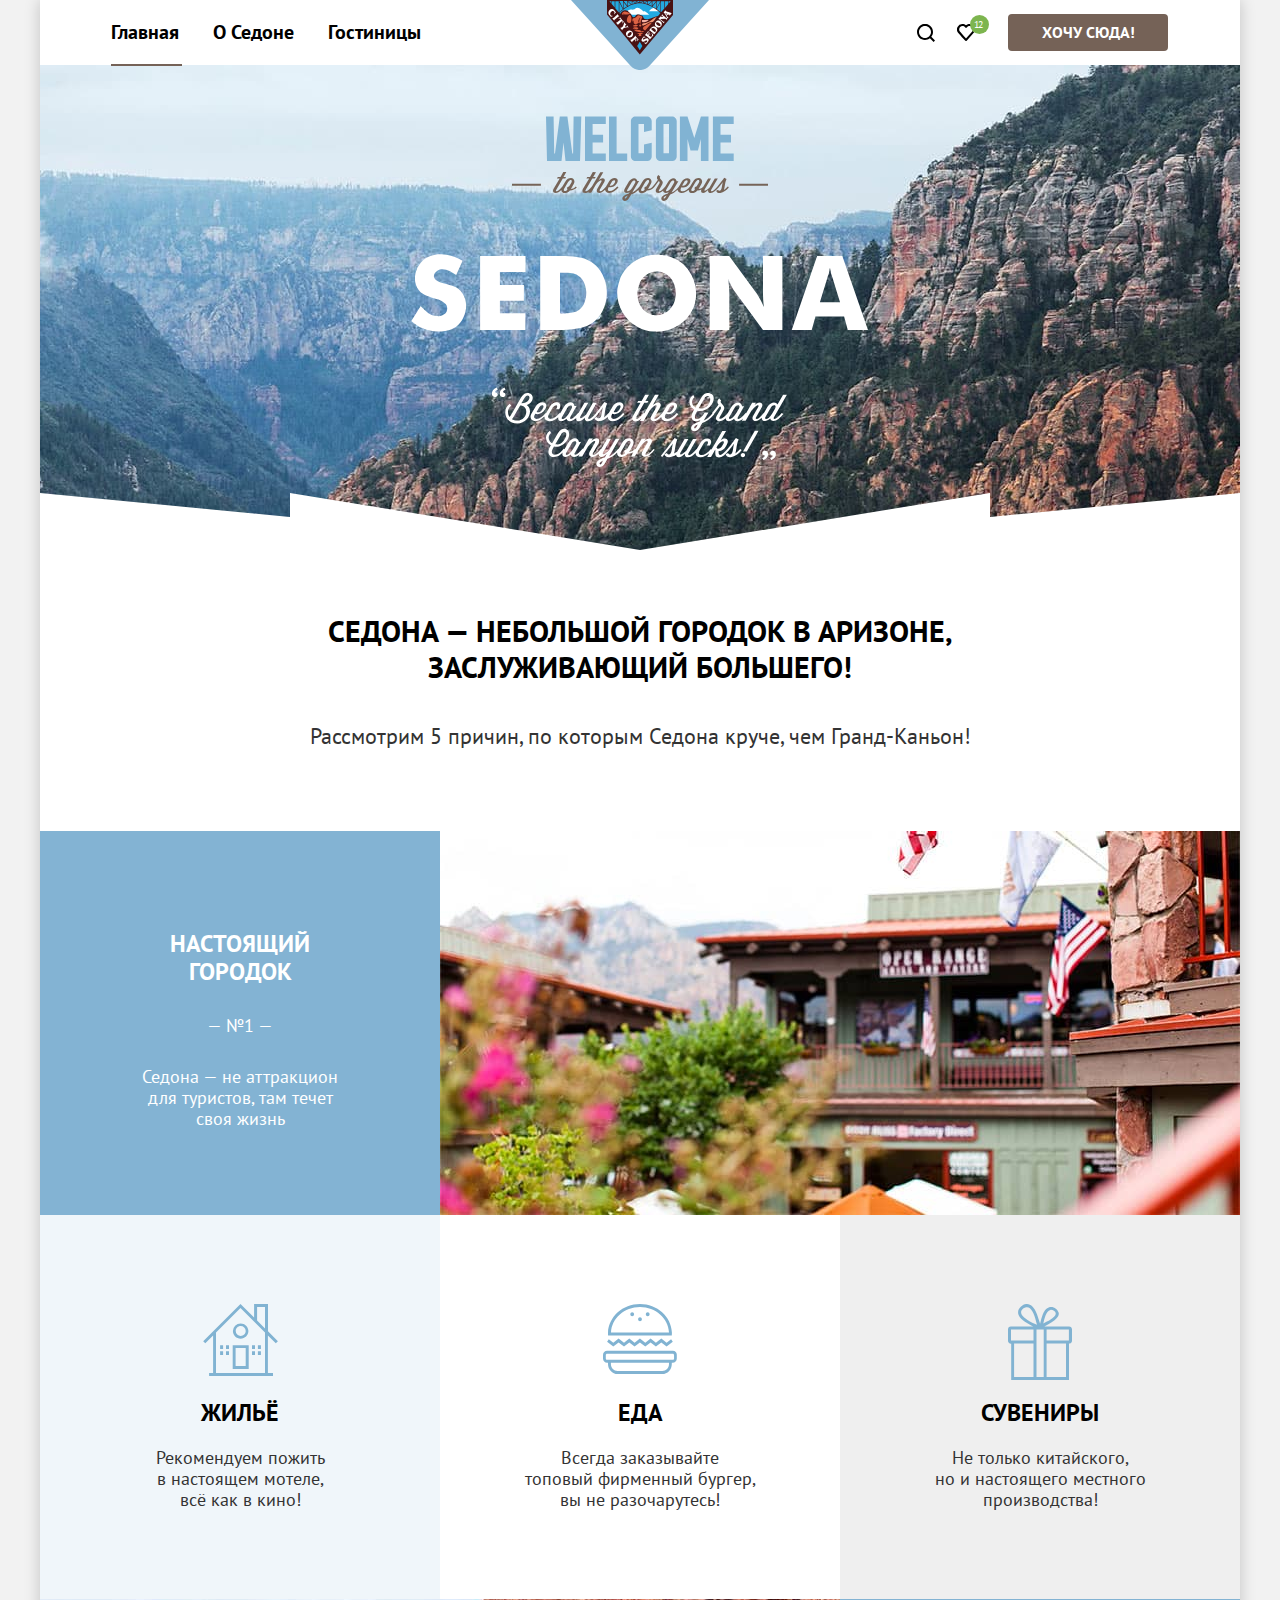
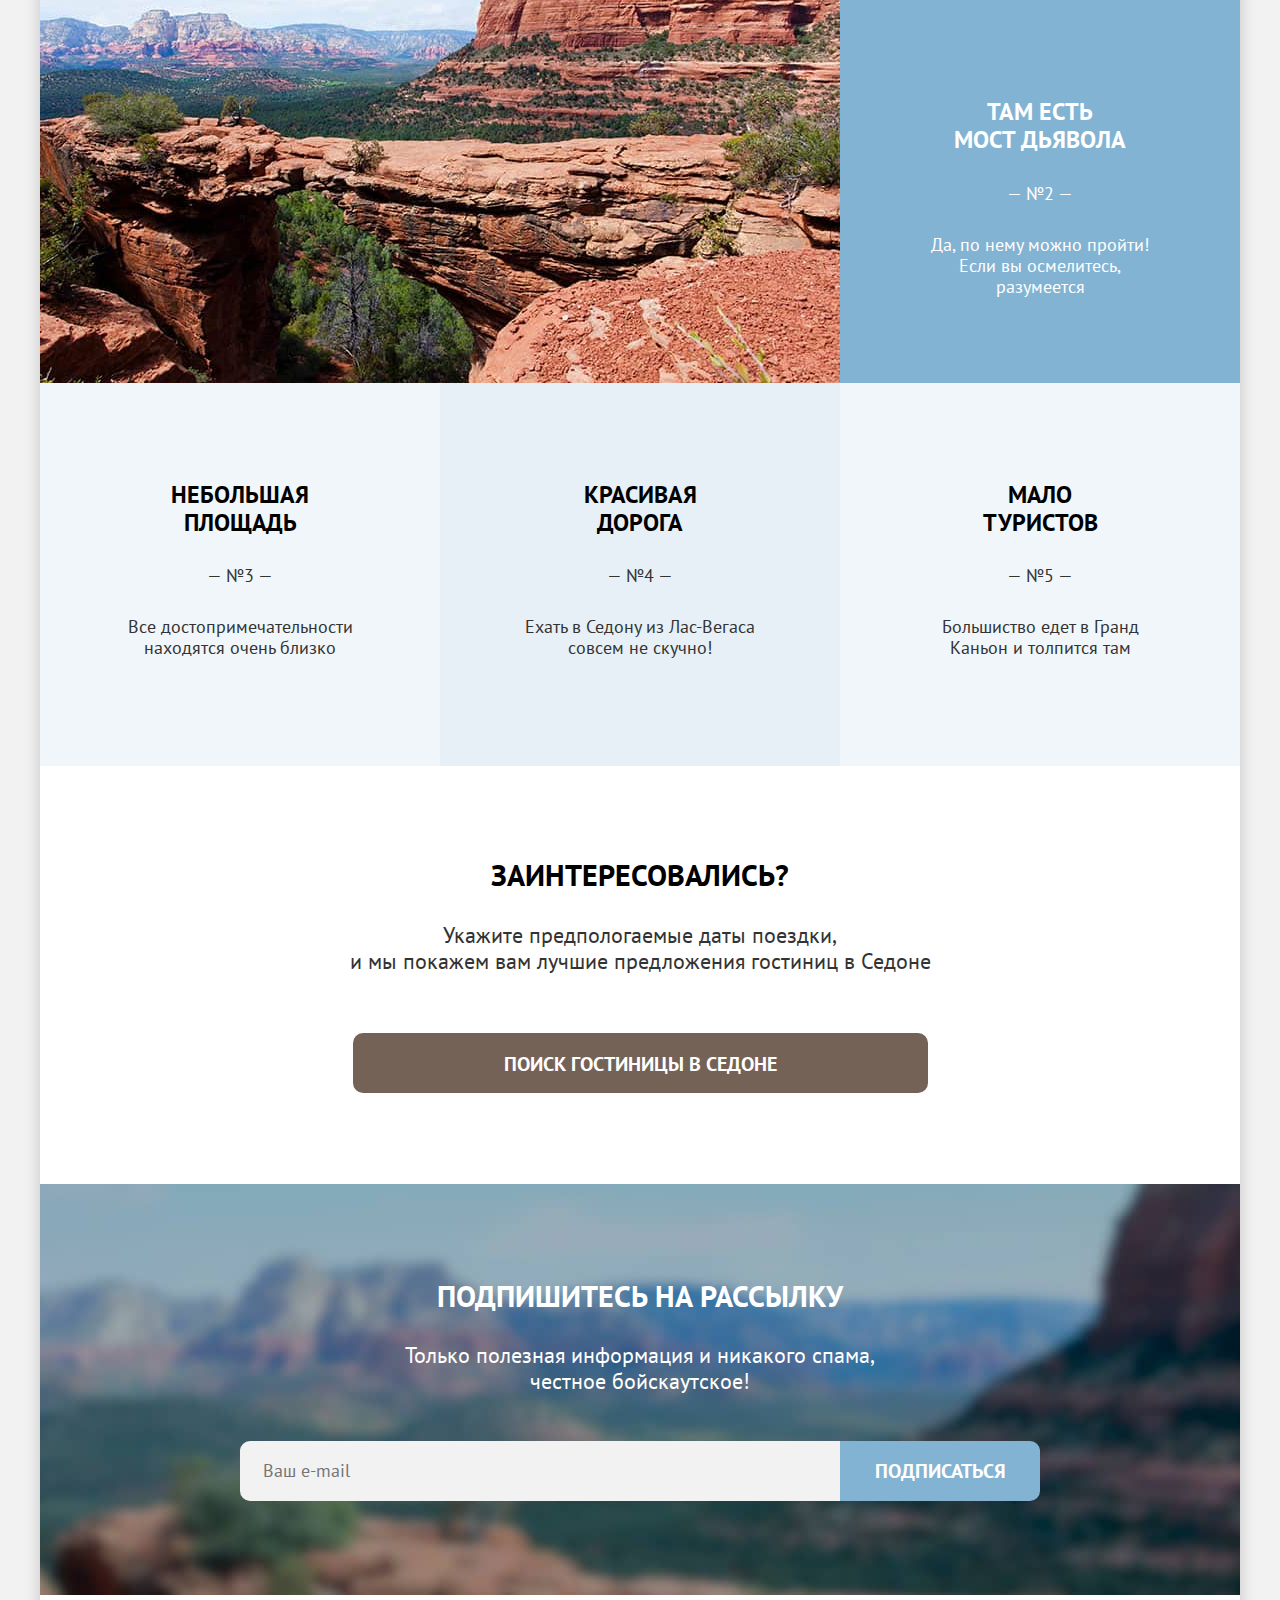
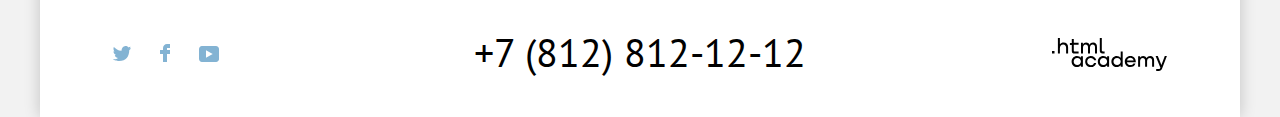
==== commit 76b95c1f: "защита проекта" ====
--- a/index.html
+++ b/index.html
@@ -45,7 +45,7 @@
                       <a class="cart-conteiner" href="hotel.html">
                         <span class="cart-link">
                           <img class="image-cart" src="images/catalog/hotel-2.jpg" width="48" height="48" alt="Мотель">
-                          <h3 class="cart-item-title">Desert Quail Inn</h3>
+                          <span class="cart-item-title">Desert Quail Inn</span>
                           <span class="cart-item-price"> Мотель</span>
                         </span>
                       </a>
@@ -61,7 +61,7 @@
                       <a class="cart-conteiner" href="hotel.html">
                         <span class="cart-link">
                           <img class="image-cart" src="images/catalog/hotel-3.jpg" width="48" height="48" alt="Апартаменты">
-                          <h3 class="cart-item-title">Villas at Poco Diablo</h3>
+                          <span class="cart-item-title">Villas at Poco Diablo</span>
                           <span class="cart-item-price"> Апартаменты</span>
                         </span>
                       </a>
@@ -90,17 +90,17 @@
           <img class="hello" src="images/welcome.svg" width="458" height="352" alt="Приветствие на сайте">
         </div>
         <section class="preface">
-          <strong class="preface-position">Седона-небольшой городок в Аризоне, заслуживающий большего!</strong>
-          <p class="preface-item">Рассмотрим 5 причин, по которым Седона круче, чем гранд каньон!</p>
+          <strong class="preface-position">Седона — небольшой городок в Аризоне, заслуживающий большего!</strong>
+          <p class="preface-item">Рассмотрим 5 причин, по которым Седона круче, чем Гранд-Каньон!</p>
         </section>
         <section class="advantages">
           <h2 class="visually-hidden">Преимущества</h2>
           <ol class="advantages-list">
             <li class="advantages-item">
               <div class="advantage  blue">
-                <h3 class="title-white">Настоящий городок</h3>
-                <p class="advantages-one">-№1-</p>
-                <p class="advantages-description">Седона- не аттракцион для туристов, там течет своя жизнь</p>
+                <h3 class="title-white">Настоящий<br> городок</h3>
+                <p class="advantages-one">— №1 —</p>
+                <p class="advantages-description">Седона — не аттракцион для туристов, там течет своя жизнь</p>
               </div>
               <img class="advatages-foto" src="images/city.jpg" width="800" height="384" alt="Город">
               <ul class="sublist">
@@ -128,24 +128,24 @@
             <li class="advantages-item">
               <img class="advatages-foto" src="images/bridge.jpg" width="800" height="384" alt="Мост">
               <div class="advantage  blue">
-                <h3 class="title-white">Там есть мост дьявола</h3>
-                <p class="advantages-one">-№2-</p>
+                <h3 class="title-white">Там есть<br> мост дьявола</h3>
+                <p class="advantages-one">— №2 —</p>
                 <p class="advantages-description">Да, по нему можно пройти! Если вы осмелитесь, разумеется</p>
               </div>
             </li>
             <li class="advantages-item-mini area">
-              <h3 class="advantages-title-mini">Небольшая площадь</h3>
-              <p class="advantages-number">-№3-</p>
+              <h3 class="advantages-title-mini">Небольшая<br> площадь</h3>
+              <p class="advantages-number">— №3 —</p>
               <p class="advantages-text-mini">Все достопримечательности находятся очень близко</p>
             </li>
             <li class="advantages-item-mini road">
-              <h3 class="advantages-title-mini">Красивая дорога</h3>
-              <p class="advantages-number">-№4-</p>
+              <h3 class="advantages-title-mini">Красивая<br> дорога</h3>
+              <p class="advantages-number">— №4 —</p>
               <p class="advantages-text-mini">Ехать в Седону из Лас-Вегаса совсем не скучно!</p>
             </li>
             <li class="advantages-item-mini tourist">
-              <h3 class="advantages-title-mini">Мало туристов</h3>
-              <p class="advantages-number">-№5-</p>
+              <h3 class="advantages-title-mini">Мало<br> туристов</h3>
+              <p class="advantages-number">— №5 —</p>
               <p class="advantages-text-mini">Большиство едет в Гранд Каньон и толпится там</p>
             </li>
           </ol>
@@ -160,7 +160,8 @@
           <h2 class="mailing-title">Подпишитесь на рассылку</h2>
           <p class="mailing-text">Только полезная информация и никакого спама,<br> честное бойскаутское!</p>
           <form class="mailing-form" action="https://echo.htmlacademy.ru/" method="post">
-            <input class="mail-form form-invalid" type="email" id="mailing" name="Ваш e-mail" placeholder="Ваш e-mail">
+            <input class="mail-form" type="email" id="mailing" name="Ваш e-mail" placeholder="Ваш e-mail">
+            <!--class="form-invalid"-->
             <button class="button-mail" type="submit">Подписаться</button>
           </form>
         </section>
@@ -215,7 +216,8 @@
           <form class="auth-form" action="https://echo.htmlacademy.ru/" method="post">
             <p class="field-group">
               <label class="modal-date-title" for="auth-login">Дата заезда:</label>
-              <input class="auth-form-field field" type="text" id="auth-login" name="auth-login" placeholder="Укажите дату" value="27 апреля 2020">
+              <input class="auth-form-field" type="text" id="auth-login" name="auth-login" placeholder="Укажите дату" value="27 апреля 2020">
+              <!-- ошибка class="field"-->
               <button class="modal-date-button" type="button">
                 <svg class="modal-date-icon" width="15" height="15" fill="#000" xmlns="http://www.w3.org/2000/svg"><g opacity="0.3" fill="#000">
                   <path d="M5.5 10c.3 0 .5-.2.5-.5S5.8 9 5.5 9s-.5.2-.5.5.2.5.5.5Z"/>
@@ -224,11 +226,12 @@
                 </svg>
                 <span class="visually-hidden">Календарь</span>
               </button>
+              <span class="start-subscription">Мы не можем отправить вас в прошлое.</span>
             </p>
-            <span class="start-subscription">Мы не можем отправить вас в прошлое.</span>
             <p class="field-group">
               <label class="modal-date-title" for="auth-password">Дата выезда:</label>
-              <input class="auth-form-field field" type="text" id="auth-password" name="auth-password" placeholder="Укажите дату" value="1 сентября 2021">
+              <input class="auth-form-field" type="text" id="auth-password" name="auth-password" placeholder="Укажите дату" value="1 сентября 2021">
+              <!-- ошибка class="field"-->
               <button class="modal-date-button" type="button">
                 <svg class="modal-date-icon" width="15" height="15" fill="#000" xmlns="http://www.w3.org/2000/svg"><g opacity="0.3" fill="#000">
                   <path d="M5.5 10c.3 0 .5-.2.5-.5S5.8 9 5.5 9s-.5.2-.5.5.2.5.5.5Z"/>
@@ -237,24 +240,22 @@
                 </svg>
                 <span class="visually-hidden">Календарь</span>
               </button>
+              <span class="departure-subscription">На эти даты есть свободные номера. Пока есть.</span>
             </p>
-            <span class="departure-subscription">На эти даты есть свободные номера. Пока есть.</span>
             <div class="modal-people">
               <div class="modal-people-form">
                 <label class="modal-label big" for="min-people">Взрослые:</label>
                 <div class="modal-form-conteiner">
                   <input class="modal-form-mini" id="min-people" type="number" value="2" name="people">
                   <button class="modal-min" type="button">
-                    <svg width="13" height="1" fill="#000" xmlns="http://www.w3.org/2000/svg">
+                    <svg class="modal-icon-mini" width="13" height="1" fill="#000" xmlns="http://www.w3.org/2000/svg">
                       <path opacity="0.3" d="M0 0v1h13V0H0Z"/>
                       </svg>
                     <span class="visually-hidden">Уменьшить</span>
                   </button>
                   <button class="modal-max" type="button">
-                    <svg width="13" height="13" viewBox="0 0 13 13" fill="black" xmlns="http://www.w3.org/2000/svg">
-                      <g opacity="0.3">
-                      <path d="M13 6H7V0H6V6H0V7H6V13H7V7H13V6Z"/>
-                      </g>
+                    <svg class="modal-icon-max" width="13" height="13" viewBox="0 0 13 13" fill="black" xmlns="http://www.w3.org/2000/svg">
+                      <path opacity="0.3" d="M13 6H7V0H6V6H0V7H6V13H7V7H13V6Z"/>
                       </svg>
                     <span class="visually-hidden">Увеличить</span>
                   </button>
@@ -273,29 +274,27 @@
                 <div class="modal-form-conteiner">
                   <input class="modal-form-mini" id="max-people" type="number" value="1" name="people">
                   <button class="modal-min" type="button">
-                    <svg width="13" height="1" fill="#000" xmlns="http://www.w3.org/2000/svg">
+                    <svg class="modal-icon-mini" width="13" height="1" fill="#000" xmlns="http://www.w3.org/2000/svg">
                       <path opacity="0.3" d="M0 0v1h13V0H0Z"/>
                       </svg>
                     <span class="visually-hidden">Уменьшить</span>
                   </button>
                   <button class="modal-max" type="button">
-                    <svg width="13" height="13" viewBox="0 0 13 13" fill="black" xmlns="http://www.w3.org/2000/svg">
-                      <g opacity="0.3">
-                      <path d="M13 6H7V0H6V6H0V7H6V13H7V7H13V6Z"/>
-                      </g>
+                    <svg class="modal-icon-max" width="13" height="13" viewBox="0 0 13 13" fill="black" xmlns="http://www.w3.org/2000/svg">
+                      <path opacity="0.3" d="M13 6H7V0H6V6H0V7H6V13H7V7H13V6Z"/>
                       </svg>
                     <span class="visually-hidden">Увеличить</span>
                   </button>
                 </div>
               </div>
             </div>
+            <button class="modal-search" type="submit">
+              <span class="modal-form-search">Найти</span>
+            </button>
           </form>
         </section>
         <button class="modal-close-button" type="button">
           <span class="visually-hidden">Закрыть</span>
-        </button>
-        <button class="modal-search" type="button">
-          <span class="modal-form-search">Найти</span>
         </button>
       </div>
     </div>
--- a/styles/styles.css
+++ b/styles/styles.css
@@ -20,18 +20,19 @@
 }
 
 body {
+  min-width: 1280px;
   margin: 0;
   min-height: 100%;
   font-family: "PT Sans", sans-serif;
   font-size: 18px;
   line-height: 21px;
   color: #333333;
-  background-color: #F2F2F2;
+  background-color: #f2f2f2;
 }
 
 .conteiner {
-  background-color: #FFFFFF;
-  box-shadow: 0px 0px 15px rgba(0, 0, 0, 0.2);
+  background-color: #ffffff;
+  box-shadow: 0 0 15px rgba(0, 0, 0, 0.2);
   width: 1200px;
   margin-left: auto;
   margin-right: auto;
@@ -43,7 +44,7 @@
   font-weight: bold;
   font-size: 16px;
   line-height: 16px;
-  color: #FFFFFF;
+  color: #ffffff;
   background-color: #756257;
   text-decoration: none;
   text-transform: uppercase;
@@ -65,7 +66,7 @@
   line-height: 36px;
   text-align: center;
   text-transform: uppercase;
-  color: #FFFFFF;
+  color: #ffffff;
 }
 
 .button-hotel:hover {
@@ -81,12 +82,12 @@
 
 .button-hotel:focus {
   background: #615048;
-  border-color: #83B3D3;
+  border-color: #83b3d3;
   box-sizing: border-box;
   outline: none;
 }
 
-.button-mail{
+.button-mail {
   font-family: "PT Sans", sans-serif;
   font-style: normal;
   font-weight: bold;
@@ -94,30 +95,30 @@
   height: 60px;
   box-sizing: border-box;
   padding: 12px 0;
-  background: #83B3D3;
-  border: 3px solid transparent;
-  border-radius: 0px 10px 10px 0px;
+  background: #83b3d3;
+  border: 3px solid transparent;
+  border-radius: 0 10px 10px 0;
   font-size: 20px;
   line-height: 26px;
   align-items: center;
   text-align: center;
   text-transform: uppercase;
-  color: #FFFFFF;
+  color: #ffffff;
 }
 
 .button-mail:hover {
-  background: #68A2CA;
+  background: #68a2ca;
 }
 
 .button-mail:focus {
-  background: #68A2CA;
+  background: #68a2ca;
   border-color: #756257;
   outline: none;
 }
 
 .button-mail:active {
   color: rgba(255, 255, 255, 0.3);
-  background: #68A2CA;
+  background: #68a2ca;
   border: none;
 }
 
@@ -130,7 +131,7 @@
   width: 160px;
   padding-top: 5px;
   padding-bottom: 5px;
-  color: #FFFFFF;
+  color: #ffffff;
   background-color: #756257;
   text-decoration: none;
   text-transform: uppercase;
@@ -152,7 +153,7 @@
 
 .navigation-button-nice:focus {
   background: #615048;
-  border-color: #83B3D3;
+  border-color: #83b3d3;
   border-radius: 4px;
   box-sizing: border-box;
   outline: none;
@@ -164,6 +165,7 @@
   grid-row: 5/6;
   width: 800px;
   margin: 0 auto;
+  margin-top: 47px;
 }
 
 .mailing-form-catalog {
@@ -185,37 +187,51 @@
 }
 
 .mail-form {
-  padding: 0;
-  padding-left: 22px;
+  font-family: "PT Sans", sans-serif;
+  font-style: normal;
+  font-weight: normal;
+  font-size: 18px;
+  line-height: 26px;
+  padding: 0;
+  padding-left: 20px;
   padding-right: 19px;
-  background: #F2F2F2;
+  background: #f2f2f2;
   border: 3px solid transparent;
   width: 600px;
-  border-radius: 10px 0px 0px 10px;
+  border-radius: 10px 0 0 10px;
   box-sizing: border-box;
 }
 
 .mail-form:hover {
-  background: #E6E6E6;
+  background: #e6e6e6;
 }
 
 .mail-form:focus {
-  border-color: #83B3D3;
-  background: #E6E6E6;
+  border-color: #83b3d3;
+  background: #e6e6e6;
   outline: none;
 }
 
 .mail-form:active {
-  background: #FFFFFF;
+  background: #ffffff;
   border: 2px solid #000000;
   padding-left: 23px;
   padding-right: 20px;
 }
 
+.form-invalid {
+  background: #ffffff;
+  border: 2px solid #ff5757;
+  padding-left: 23px;
+  padding-right: 20px;
+}
+
 .navigation {
   display: flex;
   position: relative;
   z-index: 1;
+  padding-left: 12px;
+  padding-right: 3px;
 }
 
 .navigation-list {
@@ -258,7 +274,7 @@
 }
 
 .navigation-link-scan:focus {
-  border-color: #83B3D3;
+  border-color: #83b3d3;
   border-radius: 10px;
   outline: none;
 }
@@ -275,7 +291,7 @@
 }
 
 .navigation-item {
-  margin-right: 3px;
+  margin-right: 4px;
   position: relative;
   display: block;
 }
@@ -290,8 +306,6 @@
   left: 50%;
   transform: translateX(-50%);
   display: block;
-  margin: 0 auto;
-  margin: 0;
   border: 3px solid transparent;
   border-top: 0;
 }
@@ -305,18 +319,18 @@
 }
 
 .logo:focus {
-  border-color: #83B3D3;
+  border-color: #83b3d3;
   box-sizing: border-box;
   border-radius: 10px;
-  outline: none ;
+  outline: none;
 }
 
 .navigation-icon-scan {
   position: absolute;
-  top: 0px;
+  top: 0;
   bottom: 0;
   left: 0;
-  right: 0px;
+  right: 0;
   margin: auto;
   fill: #000000;
 }
@@ -324,9 +338,9 @@
 .navigation-icon {
   position: absolute;
   top: 0;
-  right: 0px;
+  right: 0;
   bottom: 0;
-  left: 0px;
+  left: 0;
   margin: auto;
   fill: #000000;
 }
@@ -340,8 +354,8 @@
   line-height: 13px;
   text-align: center;
   letter-spacing: -0.1em;
-  color: #FFFFFF;
-  background-color: #7DB54F;
+  color: #ffffff;
+  background-color: #7db54f;
   border-radius: 50%;
   width: 19px;
   height: 19px;
@@ -361,8 +375,8 @@
 .navigation-link-scan {
   position: relative;
   top: 0;
-  right: 0;
-  left: 0;
+  right: 5px;
+  left: 5px;
   bottom: 0;
   margin: auto;
   display: block;
@@ -386,7 +400,7 @@
 }
 
 .button-item-like:active .navigation-icon {
-  fill: rgba(117, 98, 87, 0.3)
+  fill: rgba(117, 98, 87, 0.3);
 }
 
 .button-item-like:focus .navigation-icon {
@@ -394,7 +408,7 @@
 }
 
 .button-item-like:focus {
-  border-color: #83B3D3;
+  border-color: #83b3d3;
   border-radius: 10px;
   outline: none;
 }
@@ -421,7 +435,7 @@
 }
 
 .navigation-link:focus {
-  border-color: #83B3D3;
+  border-color: #83b3d3;
   box-sizing: border-box;
   border-radius: 10px;
   color: #756257;
@@ -430,8 +444,8 @@
 
 .navigation-active::before {
   position: absolute;
-  right: 16px;
-  bottom: -22px;
+  right: 12px;
+  bottom: -21px;
   left: 15px;
   height: 2px;
   background-color: rgba(117, 98, 87, 1);
@@ -451,12 +465,12 @@
   background-size: cover;
   background-repeat: no-repeat;
   flex-grow: 1;
-  background-color: darkcyan;
+  background-color: #008b8b;
 }
 
 .gor::before {
   position: absolute;
-  background-image: url(../images/icons/divider.svg);
+  background-image: url("../images/icons/divider.svg");
   background-repeat: no-repeat;
   content: "";
   display: block;
@@ -466,7 +480,7 @@
   bottom: 0;
 }
 
-.advantages-list{
+.advantages-list {
   display: flex;
   flex-wrap: wrap;
   margin: 0;
@@ -482,20 +496,20 @@
   display: flex;
 }
 
-.advantages-title {
-  margin: 0;
-  padding: 0;
-}
-
 .advantages-description {
+  font-style: normal;
+  font-weight: normal;
+  font-size: 18px;
+  line-height: 21px;
+  text-align: center;
   margin: 0;
   margin-left: 90px;
   margin-right: 90px;
 }
 
-.advantages-one{
-  margin-top: 25px;
-  margin-bottom: 26px;
+.advantages-one {
+  margin-top: 29px;
+  margin-bottom: 30px;
   margin-left: 75px;
   margin-right: 75px;
 }
@@ -503,8 +517,10 @@
 .blue {
   text-align: center;
   width: 400px;
-  padding-top: 98px;
+  padding-top: 99px;
   padding-bottom: 77px;
+  background: #83b3d3;
+  color: #ffffff;
 }
 
 .advantages-item {
@@ -519,13 +535,13 @@
   list-style: none;
   width: 400px;
   padding-top: 184px;
-  padding-bottom: 79px;
+  padding-bottom: 89px;
   padding-left: 75px;
   padding-right: 75px;
   box-sizing: border-box;
 }
 
-.sublist-item .sublist-icon{
+.sublist-item .sublist-icon {
   bottom: auto;
   top: 89px;
 }
@@ -542,7 +558,7 @@
 .advantages-item-mini {
   width: 400px;
   padding-top: 98px;
-  padding-bottom: 77px;
+  padding-bottom: 108px;
 }
 
 .advantages-title-mini {
@@ -553,12 +569,12 @@
   text-align: center;
   text-transform: uppercase;
   color: #000000;
-  margin-bottom: 25px;
+  margin-bottom: 28px;
 }
 
 .advantages-number {
   margin: 0;
-  margin-bottom: 26px;
+  margin-bottom: 30px;
 }
 
 .advantages-text-mini {
@@ -571,12 +587,7 @@
   width: 800px;
 }
 
-.present {
-  flex-direction: column;
-  width: 400px;
-}
-
-.sublist{
+.sublist {
   width: 1200px;
   display: flex;
   margin: 0;
@@ -589,13 +600,9 @@
   padding: 91px 240px;
 }
 
-.preface {
-  text-align: center;
-}
-
 .mailing-catalog {
   text-align: center;
-  padding: 94px 200px;
+  padding: 82px 200px;
 }
 
 .footer-contacts-address-phone {
@@ -615,7 +622,7 @@
 
 .footer-contacts-address-phone:focus {
   color: #756257;
-  border-color: #83B3D3;
+  border-color: #83b3d3;
   border-radius: 10px;
   box-sizing: border-box;
   outline: none;
@@ -627,9 +634,16 @@
   border: none;
 }
 
+.footer-social {
+  align-self: flex-start;
+}
+
 .footer-contacts {
   width: 720px;
   text-align: center;
+  align-self: flex-start;
+  padding-left: 52px;
+  margin-top: -3px;
 }
 
 .page-footer {
@@ -641,10 +655,14 @@
   margin: 0 auto;
   padding-top: 40px;
   padding-bottom: 30px;
-  padding-right: 72px;
-  padding-left: 72px;
+  padding-right: 68px;
+  padding-left: 64px;
   box-sizing: border-box;
   align-items: center;
+}
+
+.margin-footer-container {
+  margin-top: 57px;
 }
 
 .footer-social-list {
@@ -653,7 +671,7 @@
   text-align: center;
   column-gap: 3px;
   list-style-type: none;
-  margin: 0;
+  margin: -1px;
   padding: 0;
   align-items: center;
 }
@@ -687,7 +705,7 @@
 }
 
 .button-twit {
-  position:relative;
+  position: relative;
   width: 34px;
   height: 34px;
   box-sizing: border-box;
@@ -698,23 +716,23 @@
 }
 
 .button-twit:hover .footer-icon {
-  fill: #68A2CA;
+  fill: #68a2ca;
 }
 
 .button-twit:active .footer-icon {
-  fill: rgba(104, 162, 202, 0.3)
+  fill: rgba(104, 162, 202, 0.3);
 }
 
 .button-twit:focus {
-  fill: #68A2CA;
-  border-color: #83B3D3;
+  fill: #68a2ca;
+  border-color: #83b3d3;
   border-radius: 10px;
   box-sizing: border-box;
   outline: none;
 }
 
 .button-face {
-  position:relative;
+  position: relative;
   width: 34px;
   height: 34px;
   box-sizing: border-box;
@@ -725,23 +743,23 @@
 }
 
 .button-face:hover .footer-icon-face {
-  fill: #68A2CA;
+  fill: #68a2ca;
 }
 
 .button-face:active .footer-icon-face {
-  fill: rgba(104, 162, 202, 0.3)
+  fill: rgba(104, 162, 202, 0.3);
 }
 
 .button-face:focus {
-  fill: #68A2CA;
-  border-color: #83B3D3;
+  fill: #68a2ca;
+  border-color: #83b3d3;
   border-radius: 10px;
   box-sizing: border-box;
   outline: none;
 }
 
 .button-youtube {
-  position:relative;
+  position: relative;
   width: 34px;
   height: 34px;
   box-sizing: border-box;
@@ -752,32 +770,34 @@
 }
 
 .button-youtube:hover .footer-icon-youtube {
-  fill: #68A2CA;
+  fill: #68a2ca;
 }
 
 .button-youtube:active .footer-icon-youtube {
-  fill: rgba(104, 162, 202, 0.3)
+  fill: rgba(104, 162, 202, 0.3);
 }
 
 .button-youtube:focus {
-  fill: #68A2CA;
-  border-color: #83B3D3;
+  fill: #68a2ca;
+  border-color: #83b3d3;
   border-radius: 10px;
   box-sizing: border-box;
   outline: none;
 }
 
 .preface {
-  background: white;
+  background: #ffffff;
   padding-top: 63px;
   padding-left: 240px;
   padding-right: 240px;
-  padding-bottom: 79px;
+  padding-bottom: 77px;
+  text-align: center;
 }
 
 .preface-position {
   width: 720px;
-  font-weight: 700;
+  font-style: normal;
+  font-weight: bold;
   font-size: 30px;
   line-height: 36px;
   text-align: center;
@@ -788,8 +808,9 @@
 .preface-item {
   width: 720px;
   font-size: 22px;
+  margin: 0;
   line-height: 36px;
-  margin-top: 23px;
+  margin-top: 33px;
 }
 
 .advantages-title {
@@ -797,21 +818,18 @@
   line-height: 28px;
   text-transform: uppercase;
   color: #000000;
+  margin: 0;
+  padding: 0;
 }
 
 .title-white {
-  color: #FFFFFF;
+  color: #ffffff;
   font-size: 24px;
   line-height: 28px;
   text-transform: uppercase;
   margin: 0;
 }
 
-.blue{
-  background: #83b3d3;
-  color: #ffffff;
-}
-
 .advantages-text {
   color: #333333;
   margin: 0;
@@ -823,6 +841,8 @@
 }
 
 .present {
+  flex-direction: column;
+  width: 400px;
   background: rgba(121, 121, 121, 0.12);
 }
 
@@ -831,32 +851,31 @@
 }
 
 .food {
-  background: #FFFFFF;
+  background: #ffffff;
 }
 
 .tourist {
   background: rgba(131, 179, 211, 0.12);
 }
 
-.present {
-  background: rgba(131, 179, 211, 0.12);
-}
-
 .registration-list {
   margin-top: 91px;
-  margin-bottom: 15px;
   font-weight: bold;
   font-size: 30px;
   line-height: 36px;
   text-align: center;
   text-transform: uppercase;
   color: #000000;
-  margin-bottom: 15px;
 }
 
 .registration-item {
+  font-style: normal;
+  font-weight: normal;
   font-size: 22px;
-  margin-bottom: 73px;
+  line-height: 26px;
+  text-align: center;
+  margin-bottom: 59px;
+  margin-top: 29px;
 }
 
 .mailing {
@@ -872,15 +891,14 @@
   line-height: 36px;
   text-transform: uppercase;
   color: #ffffff;
-  margin-bottom: 15px;
+  margin-bottom: 28px;
 }
 
 .mailing-text {
   margin: 0;
   font-size: 22px;
   line-height: 26px;
-  color: #FFFFFF;
-  margin-bottom: 26px;
+  color: #ffffff;
 }
 
 .htmlacademy-link {
@@ -889,8 +907,10 @@
   text-decoration: none;
   text-transform: uppercase;
   color: #000000;
+  margin-top: -8px;
   padding: 5px;
   border: 3px solid transparent;
+  margin-left: auto;
 }
 
 .htmlacademy-link:hover {
@@ -898,7 +918,7 @@
 }
 
 .htmlacademy-link:focus .footer-logo {
-  border-color: #83B3D3;
+  border-color: #83b3d3;
   border-radius: 10px;
   opacity: 0.6;
 }
@@ -910,20 +930,13 @@
 
 .footer-logo {
   border: 3px solid transparent;
-}
-
-.about-text {
-  width: 115px;
-  margin-top: 2px;
-  margin-left: 53px;
-  margin-left: auto;
 }
 
 .catalog-bg {
   background-image: url("../images/catalog/catalog-bg.jpg");
   background-size: cover;
   background-repeat: no-repeat;
-  color: #FFFFFF;
+  color: #ffffff;
 }
 
 .breadcrumbs {
@@ -934,7 +947,8 @@
 }
 
 .breadcrumbs-item {
-  margin-left: 26px;
+  margin-left: 20px;
+  margin-top: -5px;
 }
 
 .breadcrumbs-link:hover .home-mini-icon {
@@ -942,7 +956,7 @@
 }
 
 .breadcrumbs-link:focus {
-  border-color: #83B3D3;
+  border-color: #83b3d3;
   box-sizing: border-box;
   border-radius: 4px;
 }
@@ -954,19 +968,20 @@
   padding: 3px;
 }
 
-.breadcrumbs-link:active .home-mini-icon{
+.breadcrumbs-link:active .home-mini-icon {
   color: rgba(255, 255, 255, 0.3);
   border-color: transparent;
 }
 
 .breadcrumbs-item:first-child {
-  margin-left: 0;
+  margin-left: -1px;
+  margin-top: -5px;
   position: relative;
   list-style-type: none;
 }
 
 .breadcrumbs-item::after {
-  background-image: url(../images/icons/arrow-right.svg);
+  background-image: url("../images/icons/arrow-right.svg");
   background-repeat: no-repeat;
   position: absolute;
   content: "";
@@ -974,8 +989,8 @@
   width: 5px;
   height: 8px;
   bottom: 6px;
-  left: 29px;
-  right: 29px;
+  left: 27px;
+  right: 27px;
   top: 8px;
 }
 
@@ -1004,8 +1019,8 @@
 
 .seach-mini {
   display: flex;
-  padding-top: 44px;
-  padding-bottom: 42px;
+  padding-top: 45px;
+  padding-bottom: 12px;
   padding-left: 71px;
   padding-right: 72px;
 }
@@ -1013,8 +1028,8 @@
 .hotel-list {
   margin: 0;
   list-style-type: none;
-  padding-top: 31px;
-  padding-left: 72px;
+  padding-top: 29px;
+  padding-left: 69px;
   padding-right: 72px;
 }
 
@@ -1028,7 +1043,8 @@
   box-sizing: border-box;
   border: 3px solid transparent;
   border-radius: 4px;
-  margin-right: 8px;
+  margin-right: 7px;
+  margin-left: 2px;
   padding-top: 6px;
   padding-bottom: 7px;
 }
@@ -1047,16 +1063,19 @@
 
 .hotel-card-button:focus {
   background: #615048;
-  border-color: #83B3D3;
+  border-color: #83b3d3;
   border-radius: 4px;
   box-sizing: border-box;
   outline: none;
 }
 
 .show {
-  padding-left: 288px;
-  padding-top: 31px;
-  padding-bottom: 30px;
+  padding-left: 287px;
+  padding-top: 29px;
+  padding-bottom: 31px;
+  padding-right: 286px;
+  border-top: 1px solid #e6e6e6;
+  border-bottom: 1px solid #e6e6e6;
 }
 
 .mailing-title-catalog {
@@ -1066,7 +1085,7 @@
   text-transform: uppercase;
   color: #000000;
   margin: 0;
-  margin-bottom: 15px;
+  margin-bottom: 30px;
 }
 
 .mailing-text-catalog {
@@ -1075,11 +1094,10 @@
   text-align: center;
   color: #333333;
   margin: 0;
-  margin-bottom: 26px;
 }
 
 .breadcrumbs-home {
-  background-image: url(../images/icons/home-mini.svg);
+  background-image: url("../images/icons/home-mini.svg");
   width: 12px;
   height: 12px;
 }
@@ -1089,7 +1107,7 @@
   box-sizing: border-box;
   font-size: 16px;
   line-height: 21px;
-  color: #FFFFFF;
+  color: #ffffff;
   text-decoration: none;
 }
 
@@ -1107,7 +1125,7 @@
   font-weight: bold;
   width: 160px;
   padding: 10px 0;
-  background: #83B3D3;
+  background: #83b3d3;
   border-radius: 4px;
   font-size: 16px;
   line-height: 22px;
@@ -1115,24 +1133,24 @@
   text-align: center;
   text-transform: uppercase;
   border: 3px solid transparent;
-  color: #FFFFFF;
-  margin-bottom: 20px;
+  color: #ffffff;
+  margin-bottom: 16px;
 }
 
 .button-catalog:hover {
-  background: #68A2CA;
+  background: #68a2ca;
 }
 
 .button-catalog:active {
-  background: #68A2CA;
+  background: #68a2ca;
   color: rgba(255, 255, 255, 0.3);
   border: none;
   padding: 15px;
 }
 
 .button-catalog:focus {
-  background: #68A2CA;
-  border-color: #FFFFFF;
+  background: #68a2ca;
+  border-color: #ffffff;
   border-radius: 4px;
   box-sizing: border-box;
   outline: none;
@@ -1146,7 +1164,8 @@
   line-height: 23px;
   text-align: center;
   padding: 0;
-  color: #FFFFFF;
+  margin-bottom: -4px;
+  color: #ffffff;
   border: 3px solid transparent;
   background-color: transparent;
   width: 160px;
@@ -1166,7 +1185,7 @@
   width: 100px;
   margin: 0 30px;
   text-align: center;
-  border-color: #83B3D3;
+  border-color: #83b3d3;
   box-sizing: border-box;
   border-radius: 4px;
   outline: none;
@@ -1181,7 +1200,7 @@
 
 .inner-header {
   margin: 0;
-  padding-top: 35px;
+  padding-top: 33px;
   padding-left: 71px;
 }
 
@@ -1193,7 +1212,17 @@
   font-size: 20px;
   line-height: 26px;
   margin-right: 67px;
-  margin-bottom: 30px;
+}
+
+.catalog-filter-money {
+  margin: 0;
+  padding: 0;
+  width: 150px;
+  font-weight: bold;
+  font-size: 20px;
+  line-height: 26px;
+  margin-right: 67px;
+  margin-bottom: 35px;
 }
 
 .range {
@@ -1205,7 +1234,7 @@
   position: relative;
   width: 287px;
   height: 0;
-  margin-top: 32px;
+  margin-top: 29px;
   border: 2px solid rgba(255, 255, 255, 0.3);
   border-radius: 2px;
   box-sizing: border-box;
@@ -1213,7 +1242,7 @@
 
 .range-bar {
   position: absolute;
-  border: 2px solid #FFFFFF;
+  border: 2px solid #ffffff;
   left: -2px;
   top: -2px;
 }
@@ -1222,24 +1251,24 @@
   position: absolute;
   width: 20px;
   height: 20px;
-  background: #FFFFFF;
+  background: #ffffff;
   border: 2px solid transparent;
   border-radius: 5px;
   cursor: pointer;
 }
 
 .range-toggle:hover {
-  box-shadow: 0px 4px 10px rgba(0, 0, 0, 0.25);
+  box-shadow: 0 4px 10px rgba(0, 0, 0, 0.25);
 }
 
 .range-toggle:focus {
-  box-shadow: 0px 4px 10px rgba(0, 0, 0, 0.25);
-  border: 3px solid #83B3D3;
+  box-shadow: 0 4px 10px rgba(0, 0, 0, 0.25);
+  border: 3px solid #83b3d3;
 }
 
 .range-toggle:active {
-  box-shadow: 0px 4px 10px rgba(0, 0, 0, 0.25);
-  border: 2px solid #83B3D3;
+  box-shadow: 0 4px 10px rgba(0, 0, 0, 0.25);
+  border: 2px solid #83b3d3;
 }
 
 .toggle-min {
@@ -1249,7 +1278,7 @@
 
 .toggle-max {
   top: -10px;
-  right: -2px;
+  right: -7px;
 }
 
 .range-wrapper-inputs {
@@ -1277,8 +1306,8 @@
   background: none;
   border: 2px solid #ffffff;
   box-sizing: border-box;
-  color: #FFFFFF;
-  padding-left: 19px;
+  color: #ffffff;
+  padding-left: 15px;
   padding-top: 12px;
   padding-bottom: 9px;
   padding-right: 30px;
@@ -1296,8 +1325,8 @@
 }
 
 .catalog-filter-input:focus {
-  box-shadow: 0px 0px 0px 3px #81B3D2,
-  inset 0px 0px 0px 3px #81B3D2;
+  box-shadow: 0 0 0 3px #81b3d2;
+  inset: 0 0 0 3px #81b3d2;
 }
 
 .catalog-filter-input:active {
@@ -1322,8 +1351,8 @@
   font-size: 18px;
   line-height: 23px;
   position: absolute;
-  top: 9px;
-  right: 11px;
+  top: 11px;
+  right: 17px;
   opacity: 0.3;
 }
 
@@ -1354,7 +1383,7 @@
   left: 1px;
   width: 20px;
   height: 20px;
-  background:#FFFFFF;
+  background: #ffffff;
   border-radius: 4px;
   border: 3px solid transparent;
   box-sizing: border-box;
@@ -1366,16 +1395,16 @@
 
 .control-input[type="checkbox"]:focus + .control-mark {
   background: rgba(255, 255, 255, 0.6);
-  border-color: #83B3D3;
-  border-radius: 4px;
-}
-
-.control-input[type="checkbox"]:active + .control-mark{
+  border-color: #83b3d3;
+  border-radius: 4px;
+}
+
+.control-input[type="checkbox"]:active + .control-mark {
   background: rgba(255, 255, 255, 0.3);
 }
 
 .control-input[type="radio"]:focus + .control-mark {
-  border-color: #83B3D3;
+  border-color: #83b3d3;
   border-radius: 50%;
 }
 
@@ -1386,7 +1415,7 @@
   left: 1px;
   width: 12px;
   height: 10px;
-  background-image: url(../images/icons/tick.svg);
+  background-image: url("../images/icons/tick.svg");
   content: "";
 }
 
@@ -1400,19 +1429,13 @@
   left: 2px;
   width: 10px;
   height: 10px;
-  background: #3F5E72;
+  background: #3f5e72;
   border-radius: 50%;
   content: "";
 }
 
-.catalog-filter-list {
-  margin: 0;
-  padding: 0;
-  list-style-type: none;
-}
-
 .catalog-filter-item:not(:last-child) {
-  margin-bottom: 16px;
+  margin-bottom: 13px;
 }
 
 .select-control {
@@ -1421,28 +1444,31 @@
   align-items: center;
   width: 287px;
   margin-right: auto;
-  padding-top: 12px;
+  padding-top: 8px;
   padding-bottom: 13px;
-  padding-left: 19px;
+  padding-left: 17px;
   padding-right: 127px;
-  font-family: "PT Sans" ,sans-serif;
-  font-weight: 400;
-  background-color: #FFFFFF;
-  border: 2px solid  #E6E6E6;
+  background-color: #ffffff;
+  border: 2px solid  #e6e6e6;
   border-radius: 4px;
   background-image: url("../images/icons/arrow.svg");
   background-repeat: no-repeat;
   background-position: right 16px center;
   appearance: none;
+  font-family: "PT Sans", sans-serif;
+  font-style: normal;
+  font-weight: normal;
+  font-size: 18px;
+  line-height: 23px;
 }
 
 .select-control:hover,
 .select-control:focus {
-  border-color: #83B3D3;
+  border-color: #83b3d3;
 }
 
 .select-control:focus {
-  outline: 0 solid #83B3D3;
+  outline: 0 solid #83b3d3;
 }
 
 .select-control:active {
@@ -1450,19 +1476,18 @@
 }
 
 .number-select {
-  position: relative;
-  display: flex;
-  align-items: center;
   width: 160px;
-  margin-right: auto;
-  padding-top: 13px;
-  padding-bottom: 12px;
-  padding-left: 17px;
-  padding-right: 133px;
-  font-family: "PT Sans" ,sans-serif;
+  padding-top: 11px;
+  padding-bottom: 11px;
+  padding-left: 15px;
+  padding-right: 118px;
+  font-family: "PT Sans", sans-serif;
+  font-style: normal;
   font-weight: 400;
-  background-color: #FFFFFF;
-  border: 2px solid  #E6E6E6;
+  font-size: 18px;
+  line-height: 23px;
+  background-color: #ffffff;
+  border: 2px solid  #e6e6e6;
   border-radius: 4px;
   background-image: url("../images/icons/arrow.svg");
   background-repeat: no-repeat;
@@ -1472,11 +1497,11 @@
 
 .number-select:hover,
 .number-select:focus {
-  border-color: #83B3D3;
+  border-color: #83b3d3;
 }
 
 .number-select:focus {
-  outline: 0 solid #83B3D3;
+  outline: 0 solid #83b3d3;
 }
 
 .number-select:active {
@@ -1484,8 +1509,12 @@
 }
 
 .hotel {
+  font-style: normal;
+  font-weight: normal;
+  line-height: 23px;
   align-self: center;
-  margin-right: 51px;
+  margin-right: 50px;
+  margin-top: -4px;
 }
 
 .control-input {
@@ -1497,17 +1526,22 @@
 }
 
 .control-label {
+  font-style: normal;
+  font-weight: normal;
+  font-size: 18px;
   line-height: 23px;
-  padding-left: 36px;
+  padding-left: 40px;
 }
 
 .seach-hotel {
   margin: 0;
+  font-style: normal;
   font-weight: bold;
   font-size: 30px;
   line-height: 39px;
   text-transform: uppercase;
   color: #000000;
+  margin-top: 3px;
 }
 
 .sorting-type {
@@ -1546,20 +1580,20 @@
   justify-content: center;
   width: 48px;
   height: 48px;
-  border: 2px solid #E6E6E6;
+  border: 2px solid #e6e6e6;
   box-sizing: border-box;
   border-radius: 4px;
 }
 
 .card-grid:hover {
-  border-color: #83B3D3;
+  border-color: #83b3d3;
 }
 
 .card-grid:focus {
-  border-color: #83B3D3;
-}
-
-.card-grid-current{
+  border-color: #83b3d3;
+}
+
+.card-grid-current {
   border: 2px solid #000000;
 }
 
@@ -1579,7 +1613,7 @@
 
 .hotel-card-title:focus {
   color: #756257;
-  border-color: #83B3D3;
+  border-color: #83b3d3;
   box-sizing: border-box;
   border-radius: 10px;
 }
@@ -1601,7 +1635,7 @@
 }
 
 .hotel-card-image:focus {
-  border-color: #83B3D3;
+  border-color: #83b3d3;
 }
 
 .hotel-card-image:active {
@@ -1613,17 +1647,21 @@
 .hotel-mini {
   text-decoration: none;
   display: flex;
+  margin-top: -3px;
 }
 
 .rating {
   width: 160px;
+  font-style: normal;
+  font-weight: normal;
+  font-size: 16px;
+  line-height: 21px;
+  text-transform: uppercase;
   padding-top: 9px;
-  padding-bottom: 10px;
-  text-align: center;
-  background: #F2F2F2;
-  border-radius: 4px;
-  margin-left: auto;
-  align-self: flex-end;
+  padding-bottom: 14px;
+  text-align: center;
+  background: #f2f2f2;
+  border-radius: 4px;
 }
 
 .conteiner-rating {
@@ -1636,7 +1674,9 @@
 .rating-icon {
   width: 89px;
   height: 17px;
-  background-image: url(../images/icons/star.svg);
+  margin-top: 7px;
+  margin-left: -1px;
+  background-image: url("../images/icons/star.svg");
   background-repeat: space;
   background-size: 18px 17px;
   background-position: center;
@@ -1646,7 +1686,9 @@
 .rating-icon-three {
   width: 68px;
   height: 17px;
-  background-image: url(../images/icons/star.svg);
+  margin-top: 6px;
+  margin-left: -3px;
+  background-image: url("../images/icons/star.svg");
   background-repeat: space;
   background-size: 18px 17px;
   background-position: center;
@@ -1656,7 +1698,8 @@
 .rating-icon-two {
   width: 43px;
   height: 17px;
-  background-image: url(../images/icons/star.svg);
+  margin-top: 6px;
+  background-image: url("../images/icons/star.svg");
   background-repeat: space;
   background-size: 18px 17px;
   background-position: center;
@@ -1674,8 +1717,9 @@
 
 .hotel-card {
   display: flex;
-  padding-top: 31px;
-  padding-bottom: 30px;
+  padding-top: 26px;
+  padding-bottom: 24px;
+  border-top: 1px solid #e6e6e6;
 }
 
 .favorites {
@@ -1688,17 +1732,17 @@
   padding-top: 6px;
   padding-bottom: 7px;
   border: 3px solid transparent;
-  background: #83B3D3;
+  background: #83b3d3;
   border-radius: 4px;
   font-size: 16px;
   line-height: 21px;
   text-align: center;
   text-transform: uppercase;
-  color: #FFFFFF;
+  color: #ffffff;
 }
 
 .favorites:hover {
-  background: #68A2CA;
+  background: #68a2ca;
   border: 1px solid #756257;
   border-radius: 4px;
   padding-top: 8px;
@@ -1706,7 +1750,7 @@
 }
 
 .favorites:active {
-  background: #68A2CA;
+  background: #68a2ca;
   border: 1px solid #756257;
   box-sizing: border-box;
   border-radius: 4px;
@@ -1716,7 +1760,7 @@
 }
 
 .favorites:focus {
-  background: #68A2CA;
+  background: #68a2ca;
   border: 3px solid #756257;
   border-radius: 4px;
   box-sizing: border-box;
@@ -1726,11 +1770,25 @@
 }
 
 .hotel-card-price {
+  font-style: normal;
+  font-weight: normal;
+  font-size: 18px;
   line-height: 23px;
   color: #333333;
   margin-right: 10px;
   margin-bottom: 31px;
+  margin-top: -3px;
+  margin-left: 3px;
   width: 150px;
+}
+
+.hotel-card-money {
+  font-style: normal;
+  font-weight: normal;
+  font-size: 18px;
+  line-height: 23px;
+  margin-top: -3px;
+  margin-left: -2px;
 }
 
 .hotel-money {
@@ -1743,7 +1801,7 @@
   font-weight: bold;
   width: 160px;
   height: 37px;
-  background: #7DB54F;
+  background: #7db54f;
   border: 3px solid transparent;
   padding: 0;
   padding-top: 6px;
@@ -1753,15 +1811,15 @@
   line-height: 21px;
   text-align: center;
   text-transform: uppercase;
-  color: #FFFFFF;
+  color: #ffffff;
 }
 
 .favorites-other:hover {
-  background: #6C9E42;
+  background: #6c9e42;
 }
 
 .favorites-other:active {
-  background: #6C9E42;
+  background: #6c9e42;
   color: rgba(255, 255, 255, 0.3);
   border: none;
   padding-top: 9px;
@@ -1769,7 +1827,7 @@
 }
 
 .favorites-other:focus {
-  background: #6C9E42;
+  background: #6c9e42;
   border-color: #756257;
   border-radius: 4px;
   box-sizing: border-box;
@@ -1781,7 +1839,7 @@
   padding: 0;
   width: 625px;
   height: 55px;
-  background: #83B3D3;
+  background: #83b3d3;
   border-radius: 4px;
   font-weight: bold;
   font-size: 20px;
@@ -1790,22 +1848,22 @@
   align-items: center;
   text-align: center;
   text-transform: uppercase;
-  color: #FFFFFF;
+  color: #ffffff;
 }
 
 .catalog-show-more:hover {
-  background: #68A2CA;
+  background: #68a2ca;
 }
 
 .catalog-show-more:active {
-  background: #68A2CA;
+  background: #68a2ca;
   color: rgba(255, 255, 255, 0.3);
   border: none;
   padding: 3px;
 }
 
 .catalog-show-more:focus {
-  background: #68A2CA;
+  background: #68a2ca;
   border-color: #756257;
   border-radius: 4px;
   box-sizing: border-box;
@@ -1814,7 +1872,7 @@
 
 .pagination-start {
   display: flex;
-  padding-left: 72px;
+  padding-left: 71px;
   padding-right: 72px;
   padding-top: 31px;
 }
@@ -1835,32 +1893,31 @@
   width: 55px;
   height: 55px;
   border: 3px solid transparent;
-  background: #83B3D3;
+  background: #83b3d3;
   border-radius: 4px;
   font-size: 20px;
   line-height: 26px;
-  padding-top: 13px;
+  padding-top: 10px;
   text-align: center;
   text-transform: uppercase;
   text-decoration: none;
-  color: #FFFFFF;
-  box-sizing: border-box;
+  color: #ffffff;
 }
 
 .pagination-current {
-  background: #F2F2F2;
+  background: #f2f2f2;
   color: #000000;
 }
 
 .pagination-link:hover {
-  background: #68A2CA;
+  background: #68a2ca;
   border-radius: 4px;
 }
 
 .pagination-link:focus {
   border-color: #756257;
   border-radius: 4px;
-  background: #68A2CA;
+  background: #68a2ca;
 }
 
 .pagination-link:active {
@@ -1880,17 +1937,15 @@
 
 .hotel-number {
   width: 160px;
-  height: 48px;
+  margin-bottom: 10px;
   align-self: flex-end;
   box-sizing: border-box;
   border-radius: 4px;
-  font-size: 18px;
-  line-height: 23px;
   color: #333333;
 }
 
 .number {
-  border: 2px solid #E6E6E6;
+  border: 2px solid #e6e6e6;
 }
 /*popover*/
 .popover {
@@ -1902,10 +1957,10 @@
   width: 400px;
   font-family: "PT Sans", sans-serif;
   color: #333333;
-  background-color: #FFFFFF;
+  background-color: #ffffff;
   min-height: 232px;
-  box-shadow: 0px 25px 50px rgba(0, 0, 0, 0.15);
-  border-top: 1px solid #E6E6E6;
+  box-shadow: 0 25px 50px rgba(0, 0, 0, 0.15);
+  border-top: 1px solid #e6e6e6;
   border-radius: 20px;
   display: none;
 }
@@ -1914,7 +1969,7 @@
   position: absolute;
   top: -9px;
   left: 190px;
-  background-image: url(../images/icons/vector.svg);
+  background-image: url("../images/icons/vector.svg");
   background-repeat: no-repeat;
   width: 20px;
   height: 9px;
@@ -1922,14 +1977,14 @@
 }
 
 .popover-content {
-  padding: 0 9px;
+  padding: 0 12px;
+  padding-top: 12px;
 }
 
 .cart-item {
   display: grid;
   grid-template-columns: 309px 73px;
   grid-template-rows: 74px;
-  margin-top: 9px;
 }
 
 .cart-item:last-child {
@@ -1950,16 +2005,13 @@
 }
 
 .cart-conteiner:focus {
-  border-color: #83B3D3;
+  border-color: #83b3d3;
 }
 
 .cart-conteiner:active {
   opacity: 0.3;
 }
 
-.cart-item-button {
-  grid-column: 2/3;
-}
 .cart-link {
   display: grid;
   grid-template-columns: 48px 261px;
@@ -1969,6 +2021,7 @@
 .image-cart {
   grid-column: 1/2;
   grid-row: 1/3;
+  border-radius: 50%;
 }
 
 .cart-item-title {
@@ -1998,10 +2051,7 @@
   margin: 0;
   padding: 0;
   margin-left: 17px;
-}
-
-.image-cart {
-  border-radius: 50%;
+  margin-top: -2px;
 }
 
 .cart-items-list {
@@ -2010,6 +2060,7 @@
 }
 
 .cart-item-button {
+  grid-column: 2/3;
   min-width: 16px;
   padding: 5px;
   border: 3px solid transparent;
@@ -2017,7 +2068,8 @@
   box-sizing: border-box;
   background-color: #ffffff;
   align-self: flex-start;
-  margin-top: 9px;
+  margin-top: 11px;
+  margin-right: 11px;
   margin-left: auto;
 }
 
@@ -2029,7 +2081,7 @@
   text-align: center;
   text-transform: uppercase;
   width: 400px;
-  padding-top: 16px;
+  padding-top: 17px;
   padding-bottom: 17px;
   border-radius: 0 0 20px 20px;
   border: 3px solid transparent;
@@ -2042,24 +2094,19 @@
 
 .popover-button:focus {
   background: #615048;
-  border: 3px solid #83B3D3;
+  border: 3px solid #83b3d3;
 }
 
 .popover-button:active {
   color: rgba(255, 255, 255, 0.3);
 }
 
-.line {
-  border-top: 1px dashed #E6E6E6;
-  width: 1056px;
-}
-
 .popover-icon {
   fill: rgba(0, 0, 0, 0.2);
 }
 
 .cart-item-button:focus {
-  border-color: #83B3D3;
+  border-color: #83b3d3;
 }
 
 .cart-item-button:hover .popover-icon {
@@ -2102,7 +2149,7 @@
   padding-right: 70px;
   padding-top: 62px;
   padding-bottom: 70px;
-  background-color: #FFFFFF;
+  background-color: #ffffff;
 }
 
 .modal-auth {
@@ -2129,7 +2176,7 @@
   right: 70px;
   width: 53px;
   height: 53px;
-  background-color: #F2F2F2;
+  background-color: #f2f2f2;
   border: 3px solid transparent;
   background-image: url("../images/icons/modal-close.svg");
   background-repeat: no-repeat;
@@ -2140,16 +2187,16 @@
 }
 
 .modal-close-button:hover {
-  background-color: #E6E6E6;
+  background-color: #e6e6e6;
 }
 
 .modal-close-button:focus {
-  background-color: #E6E6E6;
-  border-color: #83B3D3;
+  background-color: #e6e6e6;
+  border-color: #83b3d3;
 }
 
 .modal-close-button:active {
-  background-color: #E6E6E6;
+  background-color: #e6e6e6;
   opacity: 0.3;
   border-color: transparent;
 }
@@ -2168,24 +2215,29 @@
   line-height: 40px;
   align-items: center;
   color: #000000;
-  background: #F2F2F2;
+  background: #f2f2f2;
   border: 3px solid transparent;
   border-radius: 4px;
   margin-bottom: 40px;
 }
 
+.field {
+  background: #f2f2f2;
+  border-color: transparent;
+}
+
 .auth-form-field:hover {
-  background: #E6E6E6;
+  background: #e6e6e6;
 }
 
 .auth-form-field:focus {
-  background: #E6E6E6;
-  border-color: #83B3D3;
+  background: #e6e6e6;
+  border-color: #83b3d3;
   outline: none;
 }
 
 .auth-form-field:active {
-  background: #FFFFFF;
+  background: #ffffff;
   border: 2px solid #000000;
   padding-left: 20px;
 }
@@ -2243,7 +2295,7 @@
   width: 133px;
   height: 50px;
   padding: 0;
-  font-family: "PT Sans",sans-serif;
+  font-family: "PT Sans", sans-serif;
   font-style: normal;
   font-weight: bold;
   font-size: 18px;
@@ -2251,20 +2303,39 @@
   text-align: center;
   color: #000000;
   border: none;
-  background: #F2F2F2;
-  border-radius: 4px;
-  box-sizing: border-box;
-  padding-left: 16px;
+  background: #f2f2f2;
+  border-radius: 4px;
+  box-sizing: border-box;
+}
+
+.modal-form-mini::-webkit-outer-spin-button,
+.modal-form-mini::-webkit-inner-spin-button {
+  appearance: none;
+  margin: 0;
 }
 
 .modal-min {
   position: absolute;
+  top: 11px;
+  left: 13px;
+  width: 27px;
+  height: 27px;
+  border: 3px solid transparent;
+  border-radius: 4px;
+  padding: 0;
+  opacity: 0.3;
+}
+
+.modal-icon-mini {
+  position: absolute;
   top: 10px;
-  left: 0;
-  width: 45px;
-  border: 3px solid transparent;
-  padding: 0;
-  opacity: 0.3;
+  left: 4px;
+}
+
+.modal-icon-max {
+  position: absolute;
+  top: 4px;
+  left: 4px;
 }
 
 .modal-min:hover {
@@ -2273,19 +2344,23 @@
 
 .modal-min:focus {
   opacity: 1;
-  border-color: #83B3D3;
+  border-color: #83b3d3;
+  outline: none;
 }
 
 .modal-min:active {
   opacity: 0.2;
+  border-color: transparent;
 }
 
 .modal-max {
   position: absolute;
-  top: 15px;
-  right: 3px;
-  width: 42px;
-  border: 3px solid transparent;
+  top: 11px;
+  right: 13px;
+  width: 27px;
+  height: 27px;
+  border: 3px solid transparent;
+  border-radius: 4px;
   padding: 0;
 }
 
@@ -2295,11 +2370,13 @@
 
 .modal-max:focus {
   opacity: 1;
-  border-color: #83B3D3;
+  border-color: #83b3d3;
+  outline: none;
 }
 
 .modal-max:active {
   opacity: 0.2;
+  border-color: transparent;
 }
 
 .big {
@@ -2321,21 +2398,21 @@
   padding: 0;
   border: none;
   border-radius: 50%;
-  background-color: #83B3D3;
+  background-color: #83b3d3;
   background-image: url("../images/icons/info.svg");
   background-repeat: no-repeat;
   background-position: center;
   content: "";
 }
 
-.info:hover+.popover-form {
+.info:hover + .popover-form {
   display: block;
 }
 
 .small {
   position: relative;
   width: 54px;
-  margin-right: 43px;
+  margin-right: 53px;
 }
 
 .modal-search {
@@ -2346,9 +2423,9 @@
   line-height: 40px;
   text-align: center;
   text-transform: uppercase;
-  color: #FFFFFF;
+  color: #ffffff;
   width: 575px;
-  background: #83B3D3;
+  background: #83b3d3;
   border: 3px solid transparent;
   border-radius: 10px;
   margin-top: 40px;
@@ -2356,57 +2433,57 @@
 }
 
 .modal-search:hover {
-  background: #68A2CA;
+  background: #68a2ca;
 }
 
 .modal-search:focus {
-  background: #68A2CA;
+  background: #68a2ca;
   border-color: #756257;
 }
 
 .modal-search:active {
-  background: #68A2CA;
+  background: #68a2ca;
   color: rgba(255, 255, 255, 0.3);
   border-color: transparent;
 }
 
 .start-subscription {
   position: absolute;
-  top: 211px;
-  left: 224px;
+  top: 44px;
+  left: 156px;
   font-family: "PT Sans", sans-serif;
   font-style: normal;
   font-weight: normal;
   font-size: 16px;
-  line-height: 29px;
-  color: #FF5757;
+  line-height: 40px;
+  color: #ff5757;
 }
 
 .departure-subscription {
   position: absolute;
-  top: 299px;
-  left: 224px;
+  top: 44px;
+  left: 156px;
   font-family: "PT Sans", sans-serif;
   font-style: normal;
   font-weight: normal;
   font-size: 16px;
-  line-height: 29px;
+  line-height: 40px;
   color: #333333;
 }
 
 .popover-form {
   position: absolute;
-  top: 42px;
-  left: -65px;
+  top: 45px;
+  left: -63px;
   display: none;
   width: 256px;
   margin-top: 4px;
-  padding-left: 22px;
-  padding-top: 15px;
-  padding-bottom: 18px;
+  padding-left: 23px;
+  padding-top: 4px;
+  padding-bottom: 9px;
   padding-right: 18px;
   background: #333333;
-  box-shadow: 0px 15px 30px rgba(0, 0, 0, 0.3);
+  box-shadow: 0 15px 30px rgba(0, 0, 0, 0.3);
   border-radius: 10px;
   box-sizing: border-box;
 }
@@ -2414,18 +2491,19 @@
 .popover-form::before {
   position: absolute;
   top: -9px;
-  left: 121px;
+  left: 120px;
   background-image: url("../images/icons/vector-form.svg");
   background-repeat: no-repeat;
   width: 19px;
   height: 9px;
   content: "";
 }
+
 .popover-content-form {
   font-family: "PT Sans", sans-serif;
   font-style: normal;
   font-weight: normal;
   font-size: 16px;
   line-height: 20px;
-  color: #FFFFFF;
-}
+  color: #ffffff;
+}
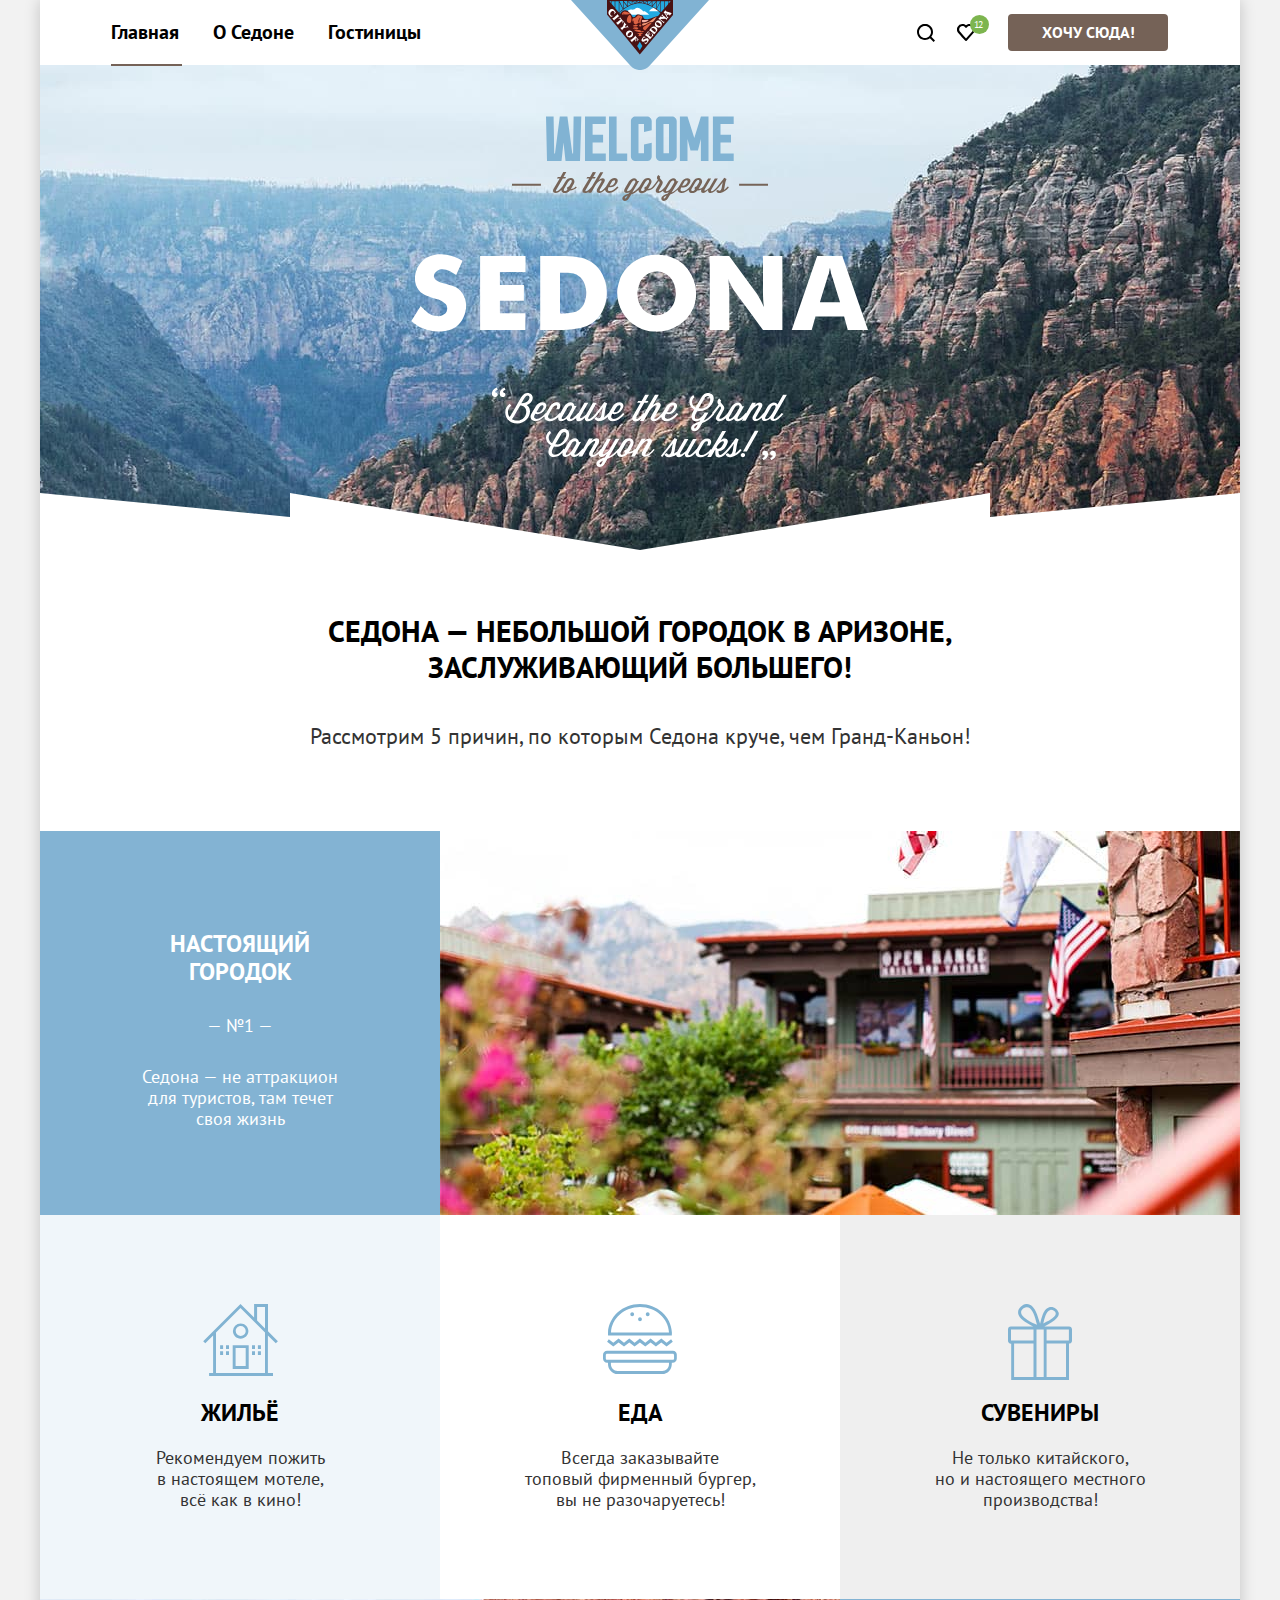
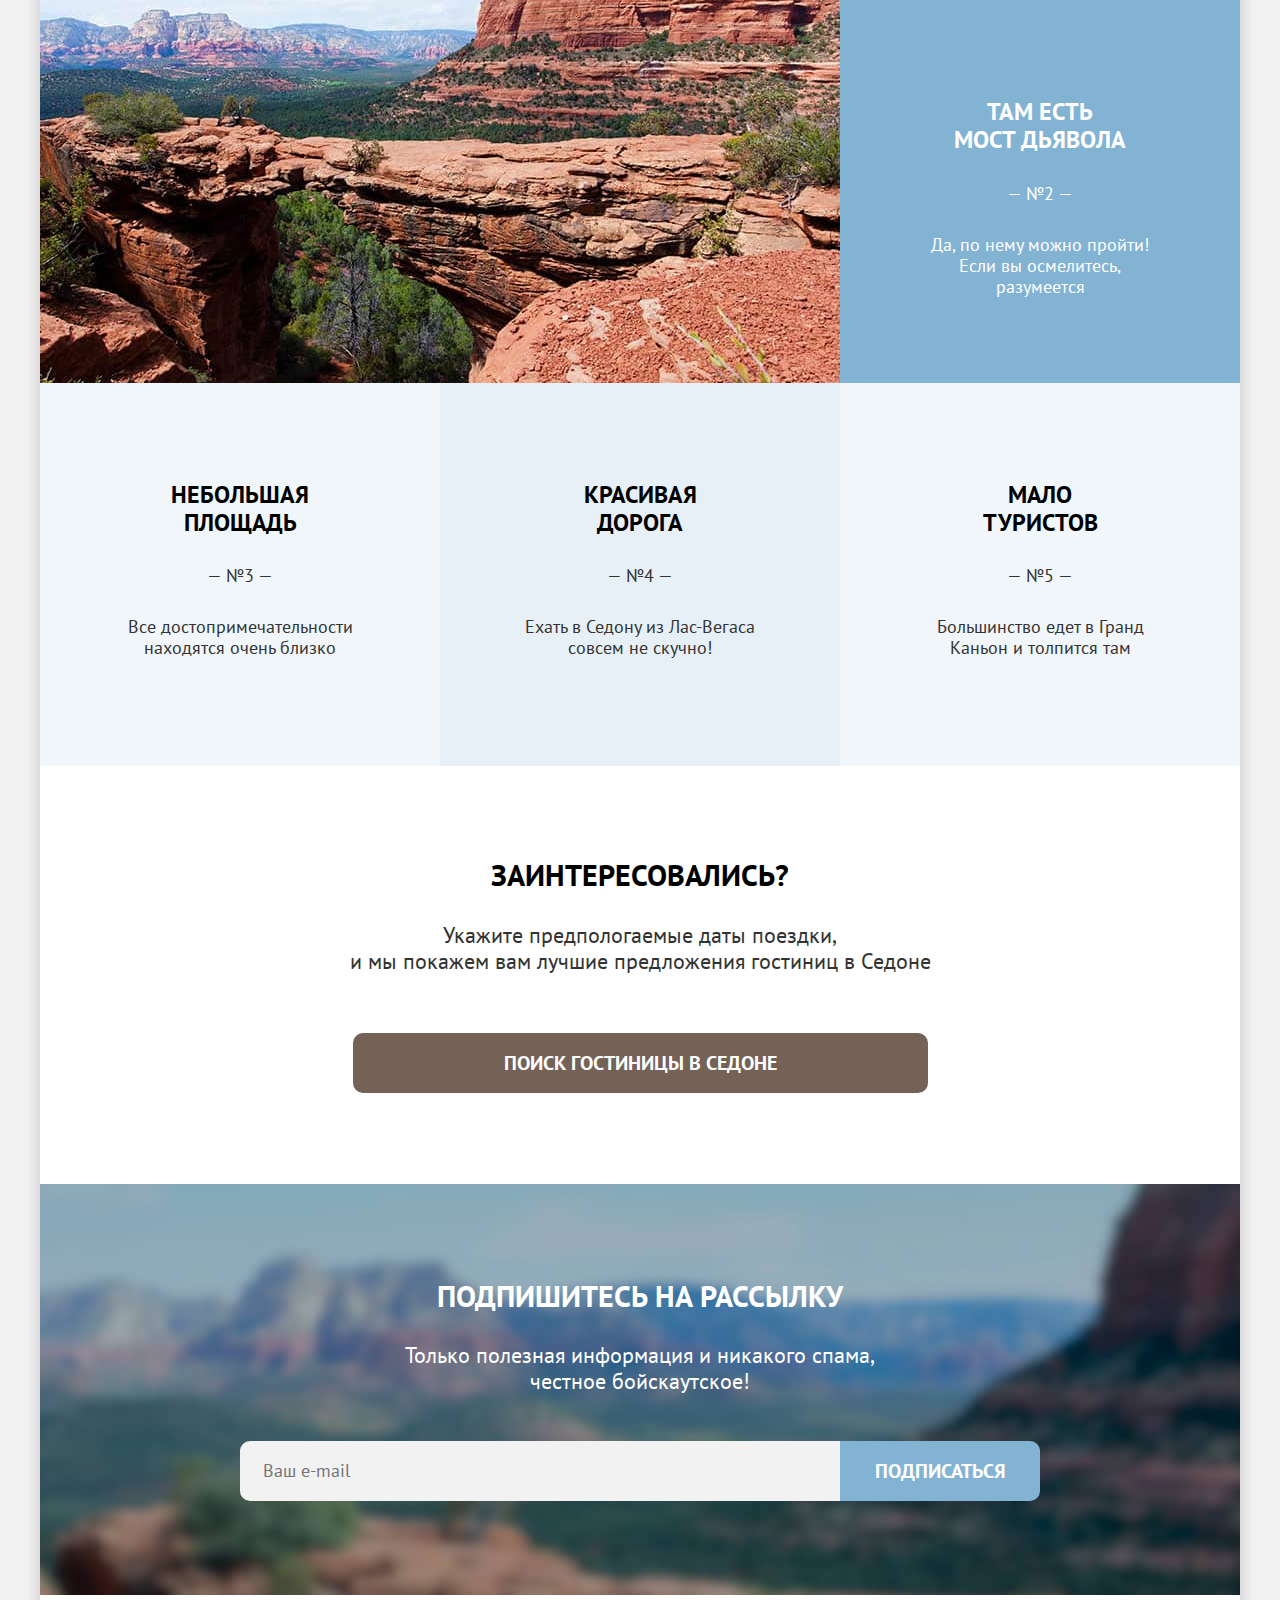
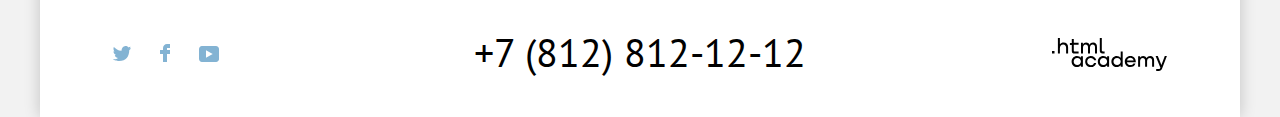
==== commit 23eaed07: "допуск к защите проекта" ====
--- a/index.html
+++ b/index.html
@@ -20,14 +20,15 @@
               <a class="navigation-link" href="catalog.html">Гостиницы</a>
             </li>
           </ul>
-            <a class="logo">
-              <img src="images/logo.svg" width="138" height="70" alt="Логотип Седона">
-            </a>
+          <a class="logo">
+            <img src="images/logo.svg" width="138" height="70" alt="Логотип Седона">
+          </a>
           <ul class="navigation-user">
             <li class="navigation-button-icon">
               <a class="navigation-link-scan" href="#">
-              <svg class="navigation-icon-scan" aria-hidden="true" focusable="false" width="18" height="18" fill="#000" xmlns="http://www.w3.org/2000/svg"><path d="m18 16.5-3.7-3.7c1-1.3 1.7-3 1.7-4.9 0-4.4-3.6-8-8-8S0 3.6 0 8c0 4.4 3.6 8 8 8 1.8 0 3.5-.6 4.9-1.7l3.7 3.7 1.4-1.5ZM8 14c-3.3 0-6-2.7-6-6s2.7-6 6-6 6 2.7 6 6-2.7 6-6 6Z" /></svg>
-                <span class="visually-hidden">Поиск</span></a>
+                <svg class="navigation-icon-scan" aria-hidden="true" focusable="false" width="18" height="18" fill="#000" xmlns="http://www.w3.org/2000/svg"><path d="m18 16.5-3.7-3.7c1-1.3 1.7-3 1.7-4.9 0-4.4-3.6-8-8-8S0 3.6 0 8c0 4.4 3.6 8 8 8 1.8 0 3.5-.6 4.9-1.7l3.7 3.7 1.4-1.5ZM8 14c-3.3 0-6-2.7-6-6s2.7-6 6-6 6 2.7 6 6-2.7 6-6 6Z" /></svg>
+                <span class="visually-hidden">Поиск</span>
+              </a>
             </li>
             <li class="navigation-button-like">
               <button class="button-item-like" type="button">
@@ -49,13 +50,13 @@
                           <span class="cart-item-price"> Мотель</span>
                         </span>
                       </a>
-                        <button type="button" class="cart-item-button">
-                          <svg class="popover-icon" width="16" height="16" aria-hidden="true" focusable="false" fill="#000" xmlns="http://www.w3.org/2000/svg">
-                            <path d="M15.3 2.3H.6c-.3 0-.6.2-.6.5s.3.6.6.6h1.7v12c0 .3.3.6.6.6h10.2c.3 0 .6-.3.6-.6v-12h1.7c.3 0 .6-.3.6-.6s-.4-.5-.7-.5Zm-2.8 12.5H3.4V3.4h9.1v11.4ZM6.2 1.2h3.4c.3 0 .6-.3.6-.6S10 0 9.7 0H6.2c-.3 0-.5.3-.5.6s.2.6.5.6Z"/>
-                            <path d="M6.2 12c.3 0 .6-.3.6-.6V5.7c0-.3-.3-.6-.6-.6s-.6.3-.6.6v5.7c.1.3.3.6.6.6ZM9.7 12c.3 0 .6-.3.6-.6V5.7c0-.3-.3-.6-.6-.6s-.6.4-.6.6v5.7c0 .3.2.6.6.6Z"/>
-                          </svg>
-                          <span class="visually-hidden">Удалить из корзины</span>
-                        </button>
+                      <button type="button" class="cart-item-button">
+                        <svg class="popover-icon" width="16" height="16" aria-hidden="true" focusable="false" fill="#000" xmlns="http://www.w3.org/2000/svg">
+                          <path d="M15.3 2.3H.6c-.3 0-.6.2-.6.5s.3.6.6.6h1.7v12c0 .3.3.6.6.6h10.2c.3 0 .6-.3.6-.6v-12h1.7c.3 0 .6-.3.6-.6s-.4-.5-.7-.5Zm-2.8 12.5H3.4V3.4h9.1v11.4ZM6.2 1.2h3.4c.3 0 .6-.3.6-.6S10 0 9.7 0H6.2c-.3 0-.5.3-.5.6s.2.6.5.6Z"/>
+                          <path d="M6.2 12c.3 0 .6-.3.6-.6V5.7c0-.3-.3-.6-.6-.6s-.6.3-.6.6v5.7c.1.3.3.6.6.6ZM9.7 12c.3 0 .6-.3.6-.6V5.7c0-.3-.3-.6-.6-.6s-.6.4-.6.6v5.7c0 .3.2.6.6.6Z"/>
+                        </svg>
+                        <span class="visually-hidden">Удалить из корзины</span>
+                      </button>
                     </li>
                     <li class="cart-item">
                       <a class="cart-conteiner" href="hotel.html">
@@ -75,7 +76,7 @@
                     </li>
                   </ul>
                 </div>
-                <button class="button popover-button" type="button">Все Избранные</button>
+                <a class="button popover-button" href="#">Все Избранные</a>
               </div>
             </li>
             <li class="navigation-button">
@@ -114,7 +115,7 @@
                   <h3 class="advantages-title">Еда</h3>
                   <svg class="sublist-icon" aria-hidden="true" focusable="false" width="74" height="70" fill="none" xmlns="http://www.w3.org/2000/svg"><path d="M69.9 46.7H4.1C1.8 46.7 0 48.6 0 51v3.5c0 2.4 1.9 4.3 4.1 4.3H5v1.1C5 65.4 9.3 70 14.6 70h44.6c5.3 0 9.6-4.5 9.6-10.1v-1.1h.9c2.3 0 4.1-1.9 4.1-4.3V51a4 4 0 0 0-3.9-4.3ZM66 59.9c0 3.9-3 7-6.7 7H14.6c-3.7 0-6.7-3.2-6.7-7v-1.1H66v1.1Zm5.1-5.4c0 .7-.6 1.3-1.2 1.3H4c-.7 0-1.2-.6-1.2-1.3V51c0-.7.6-1.3 1.2-1.3h65.8c.7 0 1.2.6 1.2 1.3.1 0 .1 3.5.1 3.5ZM15.6 38.4l5.4 4.1 5.3-4.1 5.3 4.1 5.3-4.1 5.4 4.1 5.3-4.1 5.3 4.1 5.4-4.1 5.3 4.1 6.2-4.7-1.7-2.5-4.5 3.4-5.3-4.1-5.4 4.1-5.3-4.1-5.3 4.1-5.4-4.1-5.3 4.1-5.3-4.1-5.3 4.1-5.4-4.1-5.3 4.1-4.5-3.4-1.7 2.5 6.2 4.7 5.3-4.1ZM8 31.5h60.8c0-.6.1-1.2.1-1.9v-1.2C68.2 12.7 54.2 0 37 0 19.7 0 5.7 12.7 5 28.5v1.2c0 .6 0 1.3.1 1.9H8v-.1ZM37 3c15.6 0 28.4 11.3 29 25.5H8C8.6 14.4 21.4 3 37 3Z" fill="#81B3D2"/><path d="M37 17.3c1.05 0 1.9-.9 1.9-2s-.85-2-1.9-2c-1.05 0-1.9.9-1.9 2s.85 2 1.9 2ZM29.2 12.2c1.05 0 1.9-.9 1.9-2s-.85-2-1.9-2c-1.05 0-1.9.9-1.9 2s.85 2 1.9 2ZM44.7 12.2c1.05 0 1.9-.9 1.9-2s-.85-2-1.9-2c-1.05 0-1.9.9-1.9 2s.85 2 1.9 2Z" fill="#81B3D2"/>
                   </svg>
-                  <p class="advantages-text">Всегда заказывайте<br> топовый фирменный бургер,<br> вы не разочарутесь!</p>
+                  <p class="advantages-text">Всегда заказывайте<br> топовый фирменный бургер,<br> вы не разочаруетесь!</p>
                 </li>
                 <li class="sublist-item present">
                   <h3 class="advantages-title">Сувениры</h3>
@@ -146,7 +147,7 @@
             <li class="advantages-item-mini tourist">
               <h3 class="advantages-title-mini">Мало<br> туристов</h3>
               <p class="advantages-number">— №5 —</p>
-              <p class="advantages-text-mini">Большиство едет в Гранд Каньон и толпится там</p>
+              <p class="advantages-text-mini">Большинство едет в Гранд Каньон и толпится там</p>
             </li>
           </ol>
         </section>
@@ -202,7 +203,7 @@
             <a class="footer-contacts-address-phone" href="tel:+78128121212">+7 (812) 812-12-12</a>
           </section>
           <a class="htmlacademy-link" href="https://htmlacademy.ru/">
-            <svg class="footer-logo" width="115" height="34" fill="#000" fill-rule="evenodd" clip-rule="evenodd" xmlns="http://www.w3.org/2000/svg">
+            <svg class="footer-logo" width="115" height="34" fill="#000" fill-rule="evenodd" alt="логотип html-академии" clip-rule="evenodd" xmlns="http://www.w3.org/2000/svg">
               <path d="M0 12.9v2.6h2.5v-2.6H0ZM11.6 4.5c-1.6 0-2.8.7-3.6 1.7h-.1V0h-2v15.5h2v-5.3c0-2.1 1.3-3.6 3.3-3.6 1.8 0 2.9 1.4 2.9 3.2v5.7h2V9.4c.1-3-1.8-4.9-4.5-4.9ZM26.6 4.8h-4.8V1.1h-2v3.8h-1.9v2h1.9v6c0 1.7 1 2.7 2.7 2.7h4.1v-2h-3.7c-.7 0-1.1-.4-1.1-1.1V6.8h4.8v-2ZM41.1 4.6c-1.6 0-2.9.8-3.5 2.1h-.1c-.6-1.2-1.8-2.1-3.4-2.1-1.4 0-2.5.8-3.1 1.8h-.1V4.8H29v10.6h2V10c0-2 1-3.5 2.6-3.5 1.5 0 2.4 1 2.4 2.6v6.3h2V9.8c0-2.4 1.4-3.3 2.6-3.3 1.5 0 2.4 1 2.4 2.6v6.3h2V8.9c.1-2.5-1.4-4.3-3.9-4.3ZM47.8 12.7c0 1.7 1 2.7 2.8 2.7h2v-2h-1.7c-.7 0-1.1-.4-1.1-1.1V0h-2v12.7ZM28.9 19.7c-.9-1.1-2.2-1.8-3.9-1.8-3.1 0-5.4 2.3-5.4 5.6s2.3 5.6 5.4 5.6c1.8 0 3-.8 3.8-1.9h.1v1.6h2V18.2h-2v1.5Zm-3.6 7.4c-2.2 0-3.6-1.6-3.6-3.6s1.4-3.6 3.6-3.6 3.6 1.6 3.6 3.6c0 1.9-1.4 3.6-3.6 3.6ZM44.2 22c-.5-2.4-2.6-4.1-5.4-4.1a5.4 5.4 0 0 0-5.6 5.6c0 3.1 2.2 5.6 5.6 5.6 2.8 0 4.9-1.8 5.4-4.2h-2.1a3.4 3.4 0 0 1-3.3 2.3c-2.2 0-3.6-1.6-3.6-3.6s1.4-3.6 3.6-3.6c1.6 0 2.8 1 3.3 2.2h2.1V22ZM55.1 19.7c-.9-1.1-2.2-1.8-3.9-1.8-3.1 0-5.4 2.3-5.4 5.6s2.3 5.6 5.4 5.6c1.8 0 3-.8 3.8-1.9h.1v1.6h2V18.2h-2v1.5Zm-3.6 7.4c-2.2 0-3.6-1.6-3.6-3.6s1.4-3.6 3.6-3.6 3.6 1.6 3.6 3.6c0 1.9-1.5 3.6-3.6 3.6ZM68.7 19.8c-.9-1.1-2.2-1.9-3.9-1.9-3.1 0-5.4 2.3-5.4 5.6s2.2 5.6 5.4 5.6c1.7 0 3-.8 3.8-1.8h.1v1.5h2V13.4h-2v6.4Zm-3.6 7.3c-2.2 0-3.6-1.6-3.6-3.6s1.4-3.6 3.6-3.6 3.6 1.6 3.6 3.6c-.1 2-1.5 3.6-3.6 3.6ZM78.3 17.9c-3.3 0-5.5 2.5-5.5 5.6 0 3 2.1 5.6 5.5 5.6 2.5 0 4.5-1.3 5.2-3.6h-2.1c-.5 1-1.6 1.6-3 1.6-1.9 0-3.3-1.3-3.4-2.9h8.8c.2-3.6-2-6.3-5.5-6.3Zm0 1.9c1.7 0 3 1 3.3 2.6h-6.5c.3-1.5 1.5-2.6 3.2-2.6ZM98.2 17.9c-1.6 0-2.9.8-3.6 2h-.1c-.6-1.2-1.8-2-3.4-2-1.4 0-2.5.7-3.1 1.8v-1.5h-1.9v10.6h2v-5.4c0-2 1-3.4 2.6-3.5 1.5 0 2.4 1 2.4 2.6v6.3h2v-5.6c0-2.4 1.4-3.3 2.6-3.3 1.5 0 2.4 1 2.4 2.6v6.3h2v-6.5c.1-2.6-1.4-4.4-3.9-4.4ZM109.4 27l-3.6-8.9h-2.2l4.8 11.6c-.3.9-.7 1.2-1.7 1.2h-2.5v2h2.5c1.8 0 2.8-.8 3.5-2.6l4.7-12.2h-2.1l-3.4 8.9Z"/>
             </svg>
           </a>
--- a/styles/styles.css
+++ b/styles/styles.css
@@ -55,16 +55,14 @@
   font-style: normal;
   font-weight: bold;
   width: 575px;
-  height: 60px;
-  padding: 0;
-  padding-top: 10px;
-  padding-bottom: 14px;
+  padding: 0;
+  padding-top: 9px;
+  padding-bottom: 9px;
   border-radius: 10px;
   border: 3px solid transparent;
   background-color: #756257;
   font-size: 20px;
   line-height: 36px;
-  text-align: center;
   text-transform: uppercase;
   color: #ffffff;
 }
@@ -77,7 +75,8 @@
   background: #615048;
   color: rgba(255, 255, 255, 0.3);
   border: none;
-  padding-top: 13px;
+  padding-top: 12px;
+  padding-bottom: 12px;
 }
 
 .button-hotel:focus {
@@ -92,16 +91,15 @@
   font-style: normal;
   font-weight: bold;
   width: 200px;
-  height: 60px;
-  box-sizing: border-box;
-  padding: 12px 0;
+  padding: 0;
+  padding-top: 14px;
+  padding-bottom: 14px;
+  box-sizing: border-box;
   background: #83b3d3;
   border: 3px solid transparent;
   border-radius: 0 10px 10px 0;
   font-size: 20px;
   line-height: 26px;
-  align-items: center;
-  text-align: center;
   text-transform: uppercase;
   color: #ffffff;
 }
@@ -120,6 +118,8 @@
   color: rgba(255, 255, 255, 0.3);
   background: #68a2ca;
   border: none;
+  padding-top: 17px;
+  padding-bottom: 17px;
 }
 
 .navigation-button-nice {
@@ -129,6 +129,7 @@
   line-height: 21px;
   text-align: center;
   width: 160px;
+  padding: 0;
   padding-top: 5px;
   padding-bottom: 5px;
   color: #ffffff;
@@ -215,14 +216,14 @@
 .mail-form:active {
   background: #ffffff;
   border: 2px solid #000000;
-  padding-left: 23px;
+  padding-left: 21px;
   padding-right: 20px;
 }
 
 .form-invalid {
   background: #ffffff;
   border: 2px solid #ff5757;
-  padding-left: 23px;
+  padding-left: 21px;
   padding-right: 20px;
 }
 
@@ -236,6 +237,7 @@
 
 .navigation-list {
   display: flex;
+  flex-wrap: wrap;
   align-items: center;
   width: 460px;
   margin: 0;
@@ -248,6 +250,7 @@
 
 .navigation-user {
   display: flex;
+  flex-wrap: wrap;
   max-width: 460px;
   margin-left: auto;
   padding: 0;
@@ -465,7 +468,7 @@
   background-size: cover;
   background-repeat: no-repeat;
   flex-grow: 1;
-  background-color: #008b8b;
+  background-color: rgb(117, 162, 201);
 }
 
 .gor::before {
@@ -880,6 +883,7 @@
 
 .mailing {
   background-image: url("../images/background-mailing.jpg");
+  background-color: rgb(110, 114, 118);
   text-align: center;
   padding: 94px 200px;
 }
@@ -917,10 +921,11 @@
   opacity: 0.6;
 }
 
-.htmlacademy-link:focus .footer-logo {
+.htmlacademy-link:focus {
   border-color: #83b3d3;
   border-radius: 10px;
   opacity: 0.6;
+  outline: none;
 }
 
 .htmlacademy-link:active {
@@ -934,6 +939,7 @@
 
 .catalog-bg {
   background-image: url("../images/catalog/catalog-bg.jpg");
+  background-color: rgb(89, 125, 161);
   background-size: cover;
   background-repeat: no-repeat;
   color: #ffffff;
@@ -941,6 +947,7 @@
 
 .breadcrumbs {
   display: flex;
+  flex-wrap: wrap;
   list-style-type: none;
   padding: 0;
   margin: 0;
@@ -959,6 +966,7 @@
   border-color: #83b3d3;
   box-sizing: border-box;
   border-radius: 4px;
+  outline: none;
 }
 
 .breadcrumbs-link:active {
@@ -1037,7 +1045,6 @@
   display: block;
   line-height: 21px;
   width: 151px;
-  height: 37px;
   text-align: center;
   text-transform: uppercase;
   box-sizing: border-box;
@@ -1045,8 +1052,9 @@
   border-radius: 4px;
   margin-right: 7px;
   margin-left: 2px;
-  padding-top: 6px;
-  padding-bottom: 7px;
+  margin-top: 2px;
+  padding-top: 5px;
+  padding-bottom: 5px;
 }
 
 .hotel-card-button:hover {
@@ -1057,8 +1065,9 @@
   background: #615048;
   color: rgba(255, 255, 255, 0.3);
   border: none;
-  padding-top: 9px;
-  padding-bottom: 10px;
+  padding: 0 3px;
+  padding-top: 8px;
+  padding-bottom: 8px;
 }
 
 .hotel-card-button:focus {
@@ -1184,7 +1193,7 @@
 .button-point:focus {
   width: 100px;
   margin: 0 30px;
-  text-align: center;
+  margin-bottom: -4px;
   border-color: #83b3d3;
   box-sizing: border-box;
   border-radius: 4px;
@@ -1327,6 +1336,7 @@
 .catalog-filter-input:focus {
   box-shadow: 0 0 0 3px #81b3d2;
   inset: 0 0 0 3px #81b3d2;
+  outline: none;
 }
 
 .catalog-filter-input:active {
@@ -1337,6 +1347,10 @@
   width: 143px;
   border-radius: 4px 0 0 4px;
   margin-right: -1px;
+}
+
+input[type="number"] {
+  -moz-appearance: textfield;
 }
 
 .catalog-filter-max {
@@ -1393,6 +1407,10 @@
   background: rgba(255, 255, 255, 0.6);
 }
 
+label:hover .control-mark {
+  background: rgba(255, 255, 255, 0.6);
+}
+
 .control-input[type="checkbox"]:focus + .control-mark {
   background: rgba(255, 255, 255, 0.6);
   border-color: #83b3d3;
@@ -1400,6 +1418,10 @@
 }
 
 .control-input[type="checkbox"]:active + .control-mark {
+  background: rgba(255, 255, 255, 0.3);
+}
+
+label:active .control-mark {
   background: rgba(255, 255, 255, 0.3);
 }
 
@@ -1480,7 +1502,7 @@
   padding-top: 11px;
   padding-bottom: 11px;
   padding-left: 15px;
-  padding-right: 118px;
+  padding-right: 40px;
   font-family: "PT Sans", sans-serif;
   font-style: normal;
   font-weight: 400;
@@ -1509,6 +1531,7 @@
 }
 
 .hotel {
+  max-width: 180px;
   font-style: normal;
   font-weight: normal;
   line-height: 23px;
@@ -1591,6 +1614,7 @@
 
 .card-grid:focus {
   border-color: #83b3d3;
+  outline: none;
 }
 
 .card-grid-current {
@@ -1611,11 +1635,15 @@
   color: #756257;
 }
 
-.hotel-card-title:focus {
+.hotel-mini:focus .hotel-card-title {
   color: #756257;
   border-color: #83b3d3;
   box-sizing: border-box;
   border-radius: 10px;
+}
+
+.hotel-mini:focus {
+  outline: none;
 }
 
 .hotel-card-title:active {
@@ -1634,8 +1662,12 @@
   opacity: 0.6;
 }
 
-.hotel-card-image:focus {
-  border-color: #83b3d3;
+.hotel-card-link:focus .hotel-card-image {
+  border-color: #83b3d3;
+}
+
+.hotel-card-link:focus {
+  outline: none;
 }
 
 .hotel-card-image:active {
@@ -1727,10 +1759,10 @@
   font-style: normal;
   font-weight: bold;
   width: 160px;
-  height: 37px;
-  padding: 0;
-  padding-top: 6px;
-  padding-bottom: 7px;
+  margin-top: 2px;
+  padding: 0;
+  padding-top: 5px;
+  padding-bottom: 5px;
   border: 3px solid transparent;
   background: #83b3d3;
   border-radius: 4px;
@@ -1745,8 +1777,8 @@
   background: #68a2ca;
   border: 1px solid #756257;
   border-radius: 4px;
-  padding-top: 8px;
-  padding-bottom: 9px;
+  padding-top: 7px;
+  padding-bottom: 7px;
 }
 
 .favorites:active {
@@ -1754,8 +1786,8 @@
   border: 1px solid #756257;
   box-sizing: border-box;
   border-radius: 4px;
-  padding-top: 8px;
-  padding-bottom: 9px;
+  padding-top: 7px;
+  padding-bottom: 7px;
   color: rgba(255, 255, 255, 0.3);
 }
 
@@ -1765,8 +1797,8 @@
   border-radius: 4px;
   box-sizing: border-box;
   outline: none;
-  padding-top: 6px;
-  padding-bottom: 7px;
+  padding-top: 5px;
+  padding-bottom: 5px;
 }
 
 .hotel-card-price {
@@ -1800,12 +1832,12 @@
   font-style: normal;
   font-weight: bold;
   width: 160px;
-  height: 37px;
   background: #7db54f;
   border: 3px solid transparent;
-  padding: 0;
-  padding-top: 6px;
-  padding-bottom: 7px;
+  margin-top: 2px;
+  padding: 0;
+  padding-top: 5px;
+  padding-bottom: 5px;
   border-radius: 4px;
   font-size: 16px;
   line-height: 21px;
@@ -1822,8 +1854,8 @@
   background: #6c9e42;
   color: rgba(255, 255, 255, 0.3);
   border: none;
-  padding-top: 9px;
-  padding-bottom: 10px;
+  padding-top: 7px;
+  padding-bottom: 7px;
 }
 
 .favorites-other:focus {
@@ -1890,8 +1922,8 @@
   font-weight: bold;
   display: block;
   box-sizing: border-box;
-  width: 55px;
-  height: 55px;
+  min-width: 55px;
+  min-height: 55px;
   border: 3px solid transparent;
   background: #83b3d3;
   border-radius: 4px;
@@ -1918,12 +1950,12 @@
   border-color: #756257;
   border-radius: 4px;
   background: #68a2ca;
+  outline: none;
 }
 
 .pagination-link:active {
   color: rgba(255, 255, 255, 0.3);
-  border: none;
-  padding: 16px;
+  border-color: transparent;
 }
 
 .hotel-form {
@@ -1979,6 +2011,7 @@
 .popover-content {
   padding: 0 12px;
   padding-top: 12px;
+  margin-bottom: 34px;
 }
 
 .cart-item {
@@ -2006,6 +2039,7 @@
 
 .cart-conteiner:focus {
   border-color: #83b3d3;
+  outline: none;
 }
 
 .cart-conteiner:active {
@@ -2014,7 +2048,7 @@
 
 .cart-link {
   display: grid;
-  grid-template-columns: 48px 261px;
+  grid-template-columns: 48px 235px;
   grid-template-rows: 24px 24px;
 }
 
@@ -2032,6 +2066,7 @@
   font-weight: bold;
   font-size: 18px;
   line-height: 21px;
+  width: 227px;
   color: #000000;
   text-align: start;
   margin: 0;
@@ -2047,6 +2082,7 @@
   font-weight: normal;
   font-size: 16px;
   line-height: 21px;
+  width: 227px;
   color: #333333;
   margin: 0;
   padding: 0;
@@ -2081,8 +2117,7 @@
   text-align: center;
   text-transform: uppercase;
   width: 400px;
-  padding-top: 17px;
-  padding-bottom: 17px;
+  padding: 17px 140px;
   border-radius: 0 0 20px 20px;
   border: 3px solid transparent;
   box-sizing: border-box;
@@ -2095,6 +2130,7 @@
 .popover-button:focus {
   background: #615048;
   border: 3px solid #83b3d3;
+  outline: none;
 }
 
 .popover-button:active {
@@ -2107,6 +2143,7 @@
 
 .cart-item-button:focus {
   border-color: #83b3d3;
+  outline: none;
 }
 
 .cart-item-button:hover .popover-icon {
